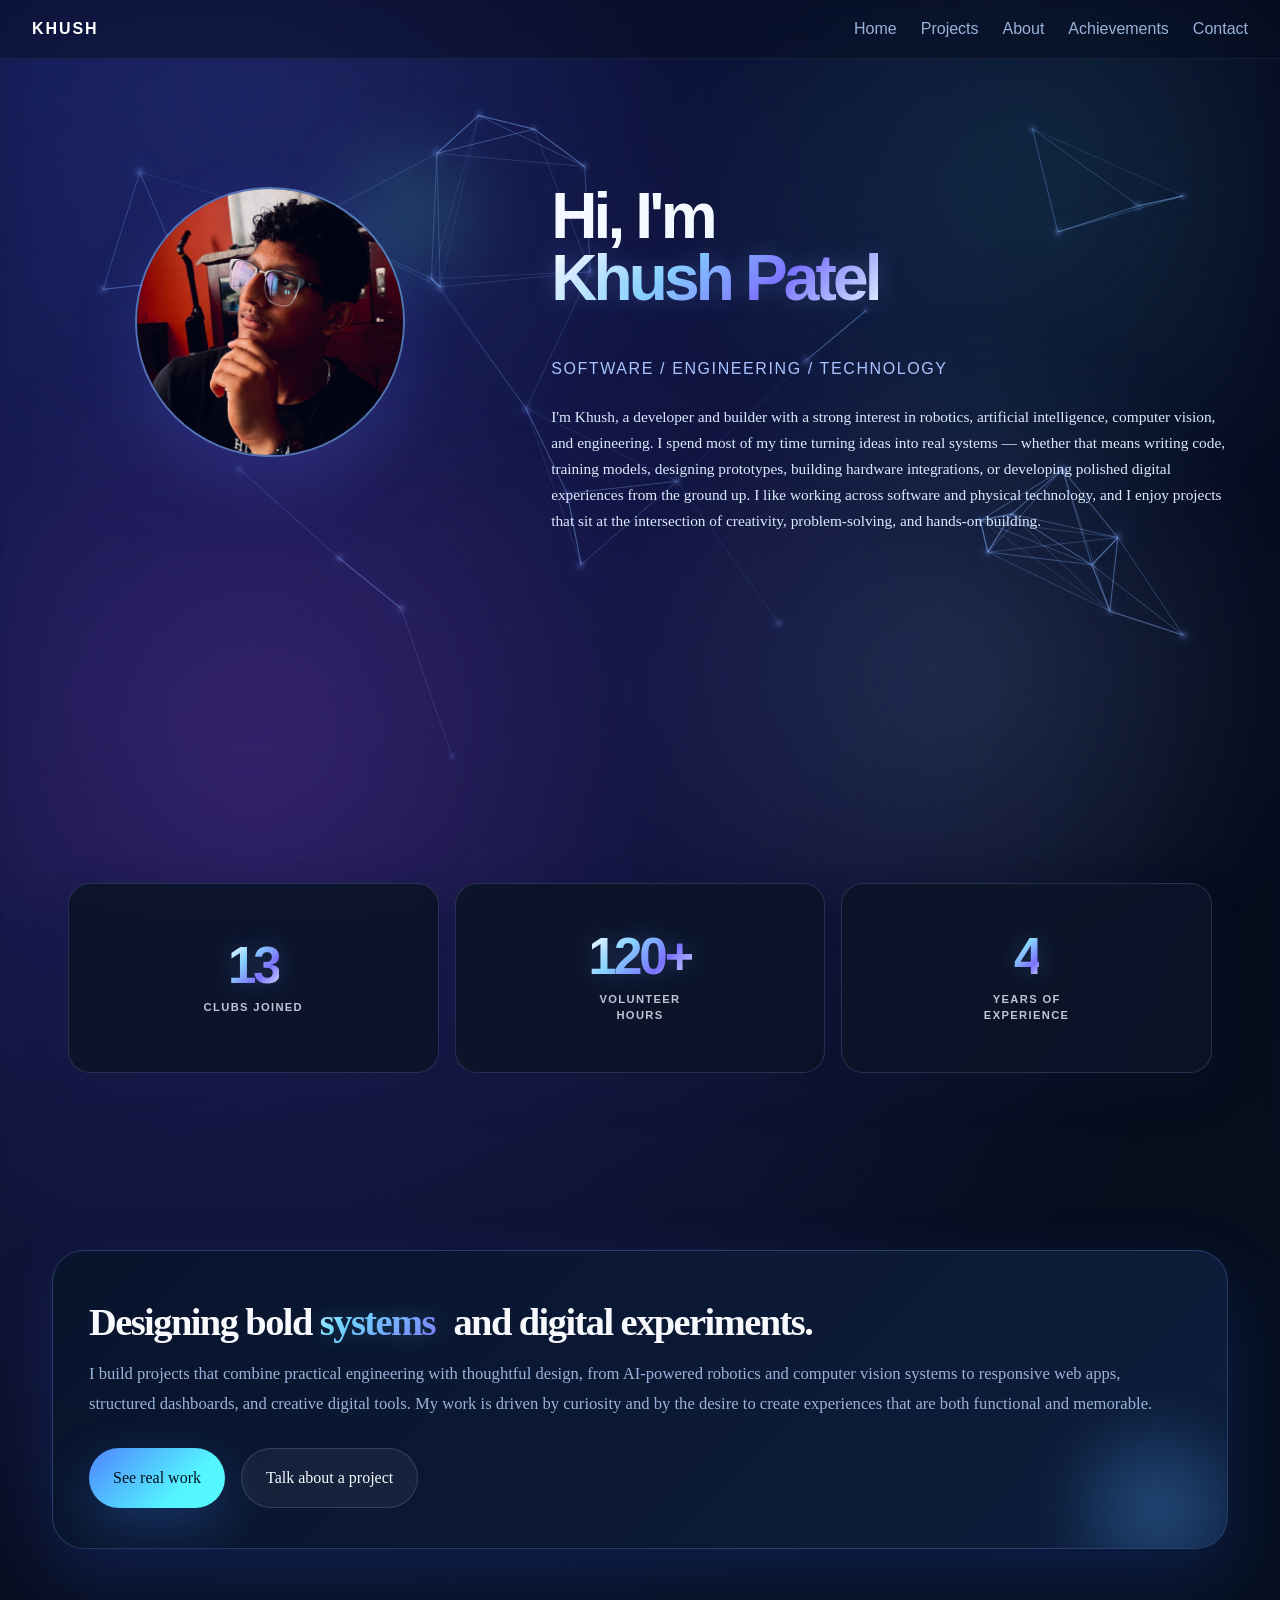
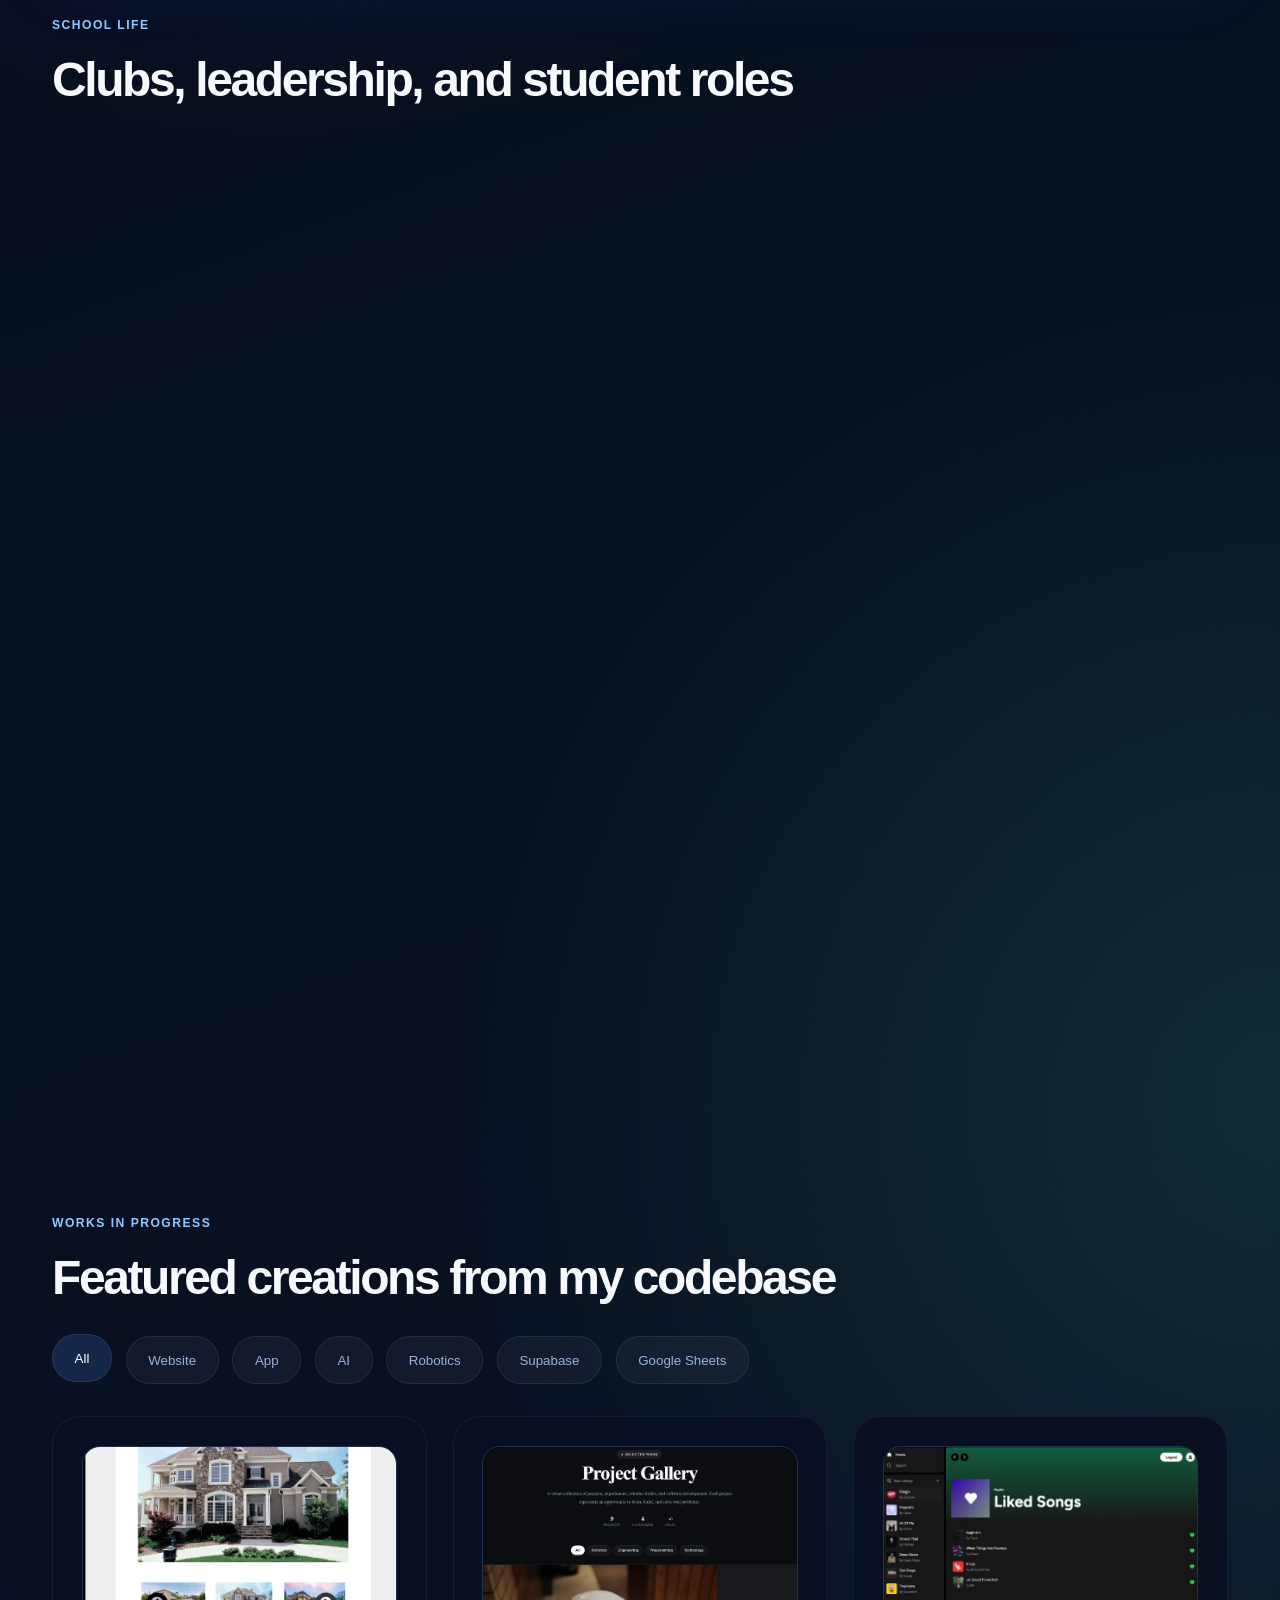
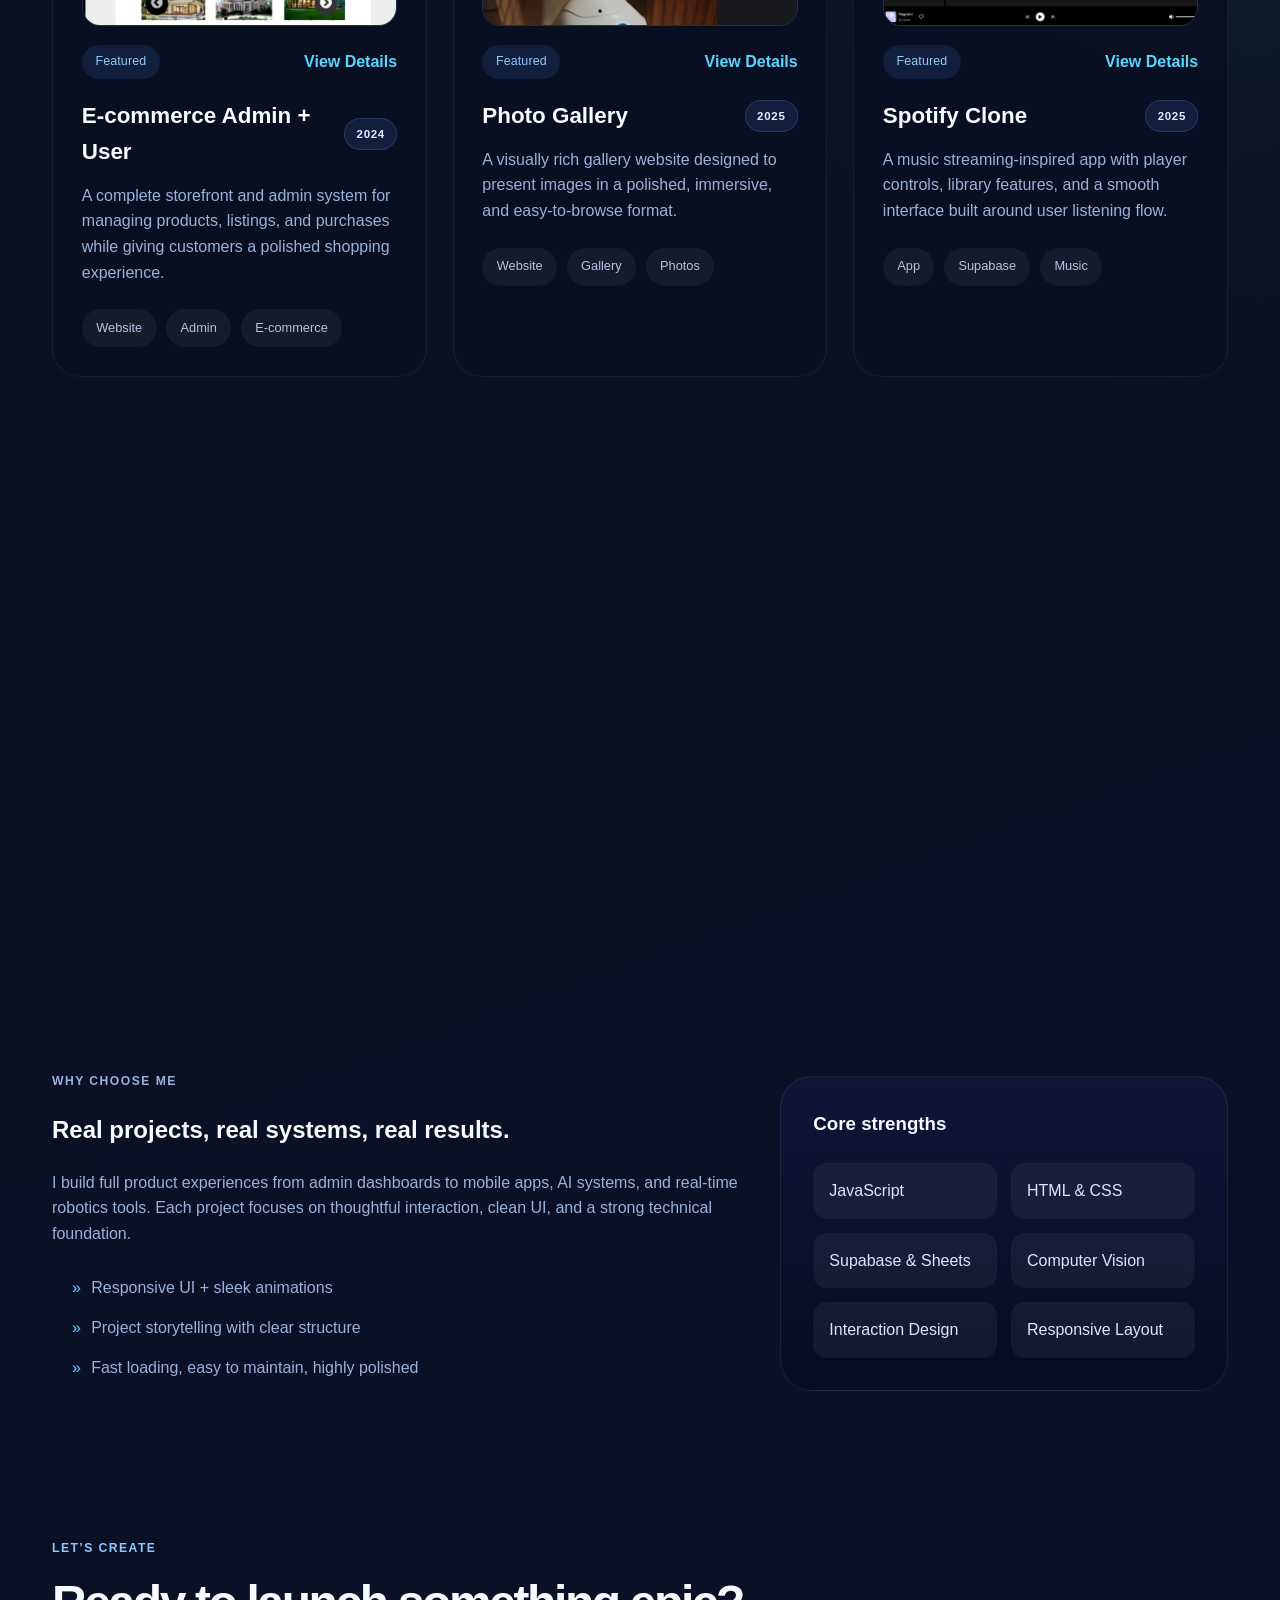
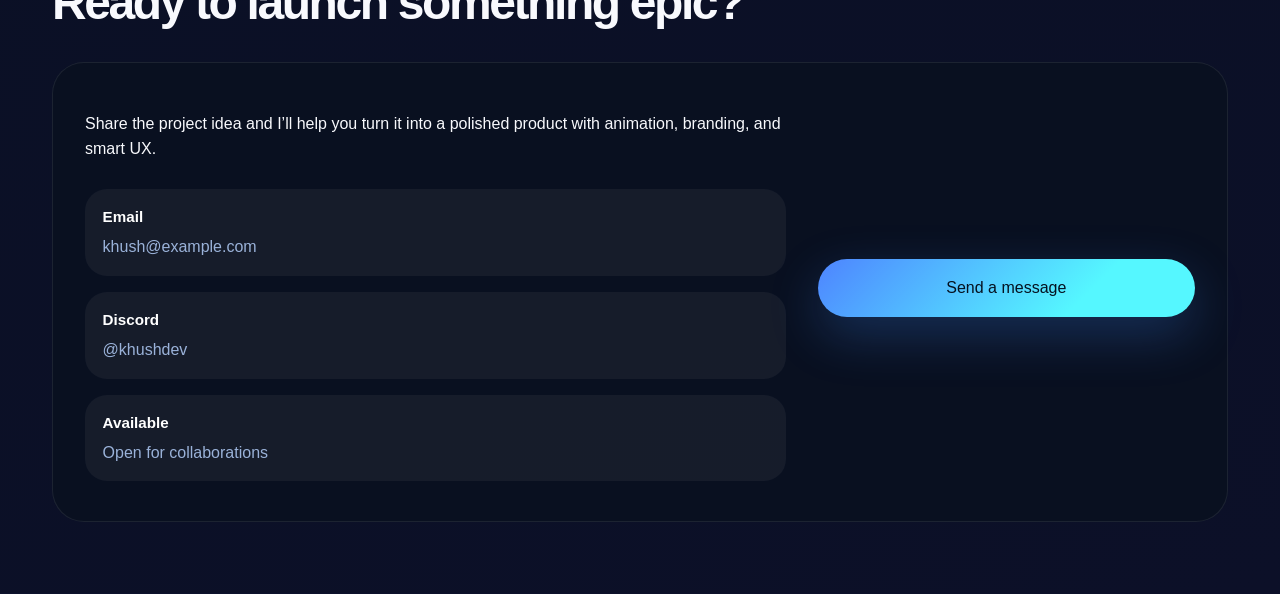
==== index.html @ 378b6eb4 "Initial portfolio" ====
<!DOCTYPE html>
<html lang="en">
<head>
  <meta charset="UTF-8" />
  <meta name="viewport" content="width=device-width, initial-scale=1.0" />
  <title>Khush Portfolio</title>
  <link rel="stylesheet" href="style.css" />
</head>
<body>
  <div class="ambient-nodes" aria-hidden="true"></div>
  <div class="background-layer"></div>
  <div class="background-layer layer-two"></div>

  <header class="topbar">
    <a class="brand" href="#home">KHUSH</a>
    <button class="nav-toggle" aria-label="Open navigation">☰</button>
    <nav class="nav-links">
      <a href="#home">Home</a>
      <a href="#projects">Projects</a>
      <a href="#about">About</a>
      <a href="achievements.html">Achievements</a>
      <a href="#contact">Contact</a>
    </nav>
  </header>

  <main>
    <section class="hero section" id="home">
      <div class="hero-panel reveal">
        <div class="panel-blob"></div>
        <div class="portrait-wrap">
          <div class="portrait-frame">
            <img src="Khush Photo.jpg" alt="Khush Patel portrait" />
          </div>
        </div>

      </div>

      <div class="hero-copy reveal">
        <p class="intro-line">
          <span class="intro-prefix">Hi, I'm</span>
          <span class="intro-name">Khush Patel</span>
        </p>

        <div class="hero-detail-stack">
          <p class="hero-subtitle">Software / Engineering / Technology</p>

          <p class="hero-intro reveal">
            I'm Khush, a developer and builder with a strong interest in robotics, artificial intelligence, computer vision, and engineering. I spend most of my time turning ideas into real systems — whether that means writing code, training models, designing prototypes, building hardware integrations, or developing polished digital experiences from the ground up. I like working across software and physical technology, and I enjoy projects that sit at the intersection of creativity, problem-solving, and hands-on building.
          </p>
        </div>

      </div>
    </section>

    <section class="section stats-showcase reveal" id="stats-showcase">
      <div class="stats-inner">
        <div class="metric-card">
          <strong class="metric-number" data-target="13">0</strong>
          <span class="metric-label">Clubs Joined</span>
        </div>
        <div class="metric-card">
          <strong class="metric-number" data-target="120">0</strong>
          <span class="metric-label">Volunteer Hours</span>
        </div>
        <div class="metric-card">
          <strong class="metric-number" data-target="4">0</strong>
          <span class="metric-label">Years of experience</span>
        </div>
      </div>
    </section>

    <section class="section feature-band">
      <div class="feature-panel reveal">
        <div class="feature-panel-inner">
          <h2>Designing bold <span class="color"><span class="typed-text"></span></span> and digital experiments.</h2>

          <p>
            I build projects that combine practical engineering with thoughtful design, from AI-powered robotics and computer vision systems to responsive web apps, structured dashboards, and creative digital tools. My work is driven by curiosity and by the desire to create experiences that are both functional and memorable.
          </p>

          <div class="hero-actions feature-actions">
            <a class="btn btn-primary" href="#projects">See real work</a>
            <a class="btn btn-secondary" href="#contact">Talk about a project</a>
          </div>
        </div>
      </div>
    </section>

    <section class="section clubs-section" id="clubs">
      <div class="section-heading reveal">
        <p class="eyebrow">School life</p>
        <h2>Clubs, leadership, and student roles</h2>
      </div>

      <div class="school-card reveal">
        <div class="school-card-header">
          <span class="school-name">North Albion Collegiate Institute</span>
        </div>

        <div class="clubs-grid">
          <div class="club-card featured-gold club-card-full">
            <div class="club-year">2027</div>
            <div class="club-content">
              <span class="club-name">
                Programming Club <span class="club-role">Co Founder</span>
                <a class="club-social" href="https://www.instagram.com/naci_programming/" target="_blank" rel="noreferrer" aria-label="Programming Club Instagram">
                  <svg viewBox="0 0 24 24" aria-hidden="true" focusable="false">
                    <path d="M7 2h10a5 5 0 0 1 5 5v10a5 5 0 0 1-5 5H7a5 5 0 0 1-5-5V7a5 5 0 0 1 5-5zm0 2a3 3 0 0 0-3 3v10a3 3 0 0 0 3 3h10a3 3 0 0 0 3-3V7a3 3 0 0 0-3-3H7zm5 3.5A5.5 5.5 0 1 1 6.5 13 5.5 5.5 0 0 1 12 7.5zm0 2A3.5 3.5 0 1 0 15.5 13 3.5 3.5 0 0 0 12 9.5zm5.25-3.25a1.25 1.25 0 1 1-1.25 1.25 1.25 1.25 0 0 1 1.25-1.25z"/>
                  </svg>
                </a>
              </span>
              <span class="club-detail">Founded in Grade 12 to promote coding, creativity, and innovation</span>
            </div>
          </div>
          <div class="club-card">
            <div class="club-year">2026-2027</div>
            <div class="club-content">
              <span class="club-name">Chess Club <span class="club-role">Treasurer</span></span>
              <span class="club-detail">Served as treasurer during Grade 12</span>
            </div>
          </div>
          <div class="club-card">
            <div class="club-year">2024-2027</div>
            <div class="club-content">
              <span class="club-name">Math Club <span class="club-role">Executive</span></span>
              <span class="club-detail">Contributed as an executive member</span>
            </div>
          </div>
          <div class="club-card">
            <div class="club-year">2024-2027</div>
            <div class="club-content">
              <span class="club-name">Robotics Club</span>
              <span class="club-detail">Explored robotics concepts and hands-on engineering</span>
            </div>
          </div>
          <div class="club-card">
            <div class="club-year">2025-2027</div>
            <div class="club-content">
              <span class="club-name">Athletic Council</span>
              <span class="club-detail">Supported school initiatives through creative design contributions</span>
            </div>
          </div>
          <div class="club-card">
            <div class="club-year">2027</div>
            <div class="club-content">
              <span class="club-name">Student Council</span>
              <span class="club-detail">Represented the student body as Grade 12 representative</span>
            </div>
          </div>
          <div class="club-card">
            <div class="club-year">2025-2027</div>
            <div class="club-content">
              <span class="club-name">Leadership Club</span>
              <span class="club-detail">Developed leadership skills through student engagement</span>
            </div>
          </div>
          <div class="club-card">
            <div class="club-year">2025-2027</div>
            <div class="club-content">
              <span class="club-name">Badminton Team</span>
              <span class="club-detail">Competed on the A team</span>
            </div>
          </div>
          <div class="club-card">
            <div class="club-year">2026-2027</div>
            <div class="club-content">
              <span class="club-name">Transportation SHSM</span>
              <span class="club-detail">Focused on transportation sector learning and development</span>
            </div>
          </div>
          <div class="club-card">
            <div class="club-year">2024-2025</div>
            <div class="club-content">
              <span class="club-name">Cross Country</span>
              <span class="club-detail">Participated in cross-country competition and training</span>
            </div>
          </div>
          <div class="club-card">
            <div class="club-year">2024</div>
            <div class="club-content">
              <span class="club-name">Volleyball Team</span>
              <span class="club-detail">Contributed as a volleyball team member</span>
            </div>
          </div>
          <div class="club-card">
            <div class="club-year">2026-2027</div>
            <div class="club-content">
              <span class="club-name">Cricket Indoor</span>
              <span class="club-detail">Participated in indoor cricket team activities</span>
            </div>
          </div>
          <div class="club-card">
            <div class="club-year">2026-2027</div>
            <div class="club-content">
              <span class="club-name">Cricket Outdoor</span>
              <span class="club-detail">Contributed to outdoor cricket team performance</span>
            </div>
          </div>
        </div>
      </div>
    </section>

    <section class="section projects-section" id="projects">
      <div class="section-heading reveal">
        <p class="eyebrow">Works in progress</p>
        <h2>Featured creations from my codebase</h2>
      </div>

      <div class="filters reveal" id="project-filters"></div>
      <div class="project-grid" id="project-grid"></div>
    </section>

    <section class="section about-section" id="about">
      <div class="about-container reveal">
        <div class="about-copy">
          <p class="eyebrow">Why choose me</p>
          <h2>Real projects, real systems, real results.</h2>
          <p>
            I build full product experiences from admin dashboards to mobile apps, AI systems, and real-time robotics tools.
            Each project focuses on thoughtful interaction, clean UI, and a strong technical foundation.
          </p>
          <ul class="about-list">
            <li>Responsive UI + sleek animations</li>
            <li>Project storytelling with clear structure</li>
            <li>Fast loading, easy to maintain, highly polished</li>
          </ul>
        </div>

        <div class="skill-card card-glow">
          <h3>Core strengths</h3>
          <div class="skill-grid">
            <span>JavaScript</span>
            <span>HTML & CSS</span>
            <span>Supabase & Sheets</span>
            <span>Computer Vision</span>
            <span>Interaction Design</span>
            <span>Responsive Layout</span>
          </div>
        </div>
      </div>
    </section>

    <section class="section contact-section" id="contact">
      <div class="section-heading reveal">
        <p class="eyebrow">Let’s create</p>
        <h2>Ready to launch something epic?</h2>
      </div>

      <div class="contact-panel reveal">
        <div>
          <p>Share the project idea and I’ll help you turn it into a polished product with animation, branding, and smart UX.</p>
          <div class="contact-items">
            <div>
              <strong>Email</strong>
              <span>khush@example.com</span>
            </div>
            <div>
              <strong>Discord</strong>
              <span>@khushdev</span>
            </div>
            <div>
              <strong>Available</strong>
              <span>Open for collaborations</span>
            </div>
          </div>
        </div>

        <a class="btn btn-primary btn-full" href="mailto:khush@example.com">Send a message</a>
      </div>
    </section>
  </main>

  <script src="script.js"></script>
</body>
</html>
---- style.css ----
:root {
  color-scheme: dark;
  font-family: Inter, system-ui, -apple-system, BlinkMacSystemFont, 'Segoe UI', sans-serif;
  font-size: 16px;
  line-height: 1.6;
  color: #f8f9fd;
  background: #050816;
  --surface: rgba(11, 18, 46, 0.88);
  --surface-strong: rgba(15, 23, 57, 0.96);
  --accent: #59d6ff;
  --accent-strong: #7b6dff;
  --text-muted: #9ab2d9;
  --shadow: 0 35px 120px rgba(12, 23, 53, 0.28);
}

* {
  box-sizing: border-box;
}

html {
  scroll-behavior: smooth;
}

body {
  position: relative;
  margin: 0;
  min-height: 100vh;
  overflow-x: hidden;
  font-family: "Segoe UI", "Inter", "Helvetica Neue", Arial, sans-serif;
  background: radial-gradient(circle at top left, rgba(52, 87, 255, 0.24), transparent 28%),
    radial-gradient(circle at 20% 15%, rgba(121, 73, 255, 0.18), transparent 20%),
    radial-gradient(circle at right center, rgba(88, 245, 199, 0.12), transparent 28%),
    linear-gradient(160deg, #030414, #071020 35%, #0c1028 100%);
}

.ambient-nodes {
  position: fixed;
  inset: 0;
  pointer-events: none;
  z-index: 0;
  overflow: hidden;
}

.ambient-network {
  position: absolute;
  inset: 0;
  width: 100%;
  height: 100%;
  display: block;
}

.ambient-node {
  position: absolute;
  border-radius: 50%;
  background: radial-gradient(circle, rgba(168, 206, 255, 0.8), rgba(140, 160, 255, 0.28) 42%, transparent 72%);
  box-shadow: 0 0 18px rgba(131, 181, 255, 0.25);
  opacity: 0.7;
  transform: translate(-50%, -50%);
  will-change: transform, left, top, opacity;
}

.background-layer {
  position: fixed;
  inset: 0;
  pointer-events: none;
  background: radial-gradient(circle at 20% 10%, rgba(101, 122, 255, 0.14), transparent 35%),
    radial-gradient(circle at 80% 20%, rgba(86, 236, 255, 0.12), transparent 30%);
  filter: blur(32px);
  animation: drift 18s infinite alternate ease-in-out;
}

.background-layer.layer-two {
  background: radial-gradient(circle at 20% 80%, rgba(234, 80, 255, 0.12), transparent 32%),
    radial-gradient(circle at 75% 75%, rgba(154, 210, 255, 0.14), transparent 30%);
  animation-duration: 24s;
}

.ambient-nodes {
  position: fixed;
  inset: 0;
  pointer-events: none;
  z-index: 0;
  overflow: hidden;
}

.ambient-node {
  position: absolute;
  border-radius: 50%;
  background: radial-gradient(circle, rgba(133, 170, 255, 0.55), rgba(120, 142, 255, 0.18) 42%, transparent 70%);
  filter: blur(1px);
  opacity: 0.35;
  transition: transform 0.2s ease-out, opacity 0.2s ease-out;
}

@keyframes drift {
  from { transform: translate(0, 0) scale(1); }
  to { transform: translate(14px, -16px) scale(1.05); }
}

.topbar {
  position: sticky;
  top: 0;
  z-index: 20;
  display: flex;
  justify-content: space-between;
  align-items: center;
  gap: 1rem;
  padding: 1rem 2rem;
  backdrop-filter: blur(22px);
  background: rgba(8, 14, 32, 0.45);
  border-bottom: 1px solid rgba(255, 255, 255, 0.06);
}

.brand {
  color: #fff;
  font-weight: 700;
  letter-spacing: 0.12em;
  text-decoration: none;
}

.nav-links {
  display: flex;
  align-items: center;
  gap: 1.5rem;
}

.nav-links a {
  color: var(--text-muted);
  text-decoration: none;
  transition: color 0.24s ease;
}

.nav-links a:hover {
  color: #fff;
}

.nav-toggle {
  display: none;
  border: none;
  background: rgba(255, 255, 255, 0.08);
  color: #fff;
  padding: 0.85rem 1rem;
  border-radius: 999px;
  cursor: pointer;
}

.nav-links {
  display: flex;
  align-items: center;
  gap: 1.5rem;
  overflow: hidden;
}

.nav-links.open {
  max-height: 260px;
  opacity: 1;
}

.section {
  position: relative;
  max-width: 1240px;
  margin: 0 auto;
  padding: 4.5rem 2rem;
  z-index: 1;
}

.hero {
  display: grid;
  grid-template-columns: minmax(280px, 0.9fr) minmax(0, 1.4fr);
  gap: 4rem;
  align-items: flex-start;
  padding-top: 8rem;
  padding-bottom: 2rem;
  min-height: 70vh;
}

.hero-panel {
  position: relative;
  display: flex;
  flex-direction: column;
  align-items: center;
  justify-content: flex-start;
  gap: 1.75rem;
  min-height: 520px;
  padding-top: 0;
}

.portrait-wrap {
  display: flex;
  justify-content: center;
  align-items: center;
  width: min(100%, 320px);
  margin: 0;
}

.portrait-frame {
  position: relative;
  width: 270px;
  height: 270px;
  border-radius: 50%;
  overflow: hidden;
  border: 2px solid rgba(150, 196, 255, 0.4);
  box-shadow: 0 25px 65px rgba(87, 111, 255, 0.18);
  background: linear-gradient(135deg, rgba(92, 124, 255, 0.3), rgba(72, 235, 255, 0.18));
  margin-top: 0;
}

.portrait-frame img {
  width: 100%;
  height: 100%;
  object-fit: cover;
  display: block;
}

.panel-blob {
  position: absolute;
  inset: -80px -30px auto auto;
  width: 220px;
  height: 220px;
  background: radial-gradient(circle, rgba(92, 253, 206, 0.26), transparent 55%);
  filter: blur(38px);
  z-index: -1;
}

.hero-copy {
  display: flex;
  flex-direction: column;
  align-items: flex-start;
}

.intro-line {
  margin: 0 0 1rem;
  display: flex;
  flex-direction: column;
  gap: 0.2rem;
  line-height: 0.92;
}

.intro-prefix {
  color: #f4f8ff;
  font-size: clamp(3.2rem, 5vw, 5.3rem);
  font-weight: 600;
  letter-spacing: -0.06em;
  font-family: Arial, Helvetica, sans-serif;
}

.intro-name {
  display: inline-block;
  font-size: clamp(3.2rem, 5vw, 5.3rem);
  font-weight: 700;
  letter-spacing: -0.06em;
  background: linear-gradient(135deg, #ffffff 0%, #dff3ff 12%, #8ad8ff 35%, #7d6dff 68%, #e3f7ff 100%);
  -webkit-background-clip: text;
  background-clip: text;
  color: transparent;
  text-shadow: 0 0 24px rgba(120, 168, 255, 0.26);
  font-family: Arial, Helvetica, sans-serif;
}

.hero-detail-stack {
  width: 100%;
  display: flex;
  flex-direction: column;
  gap: 1.4rem;
  padding-top: 2rem;
  padding-bottom: 4rem;
}

.hero-subtitle {
  margin: 0;
  color: #a9c4ff;
  font-size: 1rem;
  letter-spacing: 0.1em;
  text-transform: uppercase;
  font-family: 'Segoe UI', Tahoma, Geneva, Verdana, sans-serif;
}

.hero-copy h1 {
  font-size: clamp(2.7rem, 4.2vw, 4.5rem);
  margin: 0;
  line-height: 1.04;
  font-family: 'Palatino Linotype', 'Book Antiqua', Georgia, serif;
  letter-spacing: -0.05em;
}

.hero-intro {
  margin: 0;
  color: #dbeaff;
  font-size: clamp(0.9rem, 1.2vw, 1.2rem);
  line-height: 1.7;
  max-width: 48rem;
  font-family: 'Palatino Linotype', 'Book Antiqua', Georgia, serif;
}

.hero-text {
  max-width: 48rem;
  margin: 0;
  color: var(--text-muted);
  font-size: 1rem;
  line-height: 1.9;
  font-family: 'Palatino Linotype', 'Book Antiqua', Georgia, serif;
}

.hero-actions {
  display: flex;
  gap: 1rem;
  flex-wrap: wrap;
  margin-top: 0.5rem;
}

.feature-actions {
  margin-top: 1.5rem;
}

.btn {
  display: inline-flex;
  align-items: center;
  justify-content: center;
  padding: 1rem 1.5rem;
  border-radius: 999px;
  text-decoration: none;
  transition: transform 0.24s ease, background 0.24s ease, box-shadow 0.24s ease;
}

.btn:hover {
  transform: translateY(-2px);
}

.btn-primary {
  background: linear-gradient(135deg, #4e84ff, #55f7ff 70%);
  color: #051220;
  box-shadow: 0 18px 50px rgba(64, 138, 255, 0.25);
}

.btn-secondary {
  border: 1px solid rgba(255, 255, 255, 0.14);
  color: #f5f8ff;
  background: rgba(255, 255, 255, 0.05);
}

.hero-card {
  border-radius: 32px;
  background: rgba(11, 19, 42, 0.95);
  padding: 2rem;
  border: 1px solid rgba(255, 255, 255, 0.07);
  box-shadow: var(--shadow);
  transform: translateY(0);
  transition: transform 0.35s ease;
  animation: float 8s ease-in-out infinite alternate;
  font-family: 'Palatino Linotype', 'Book Antiqua', Georgia, serif;
}

.hero-card:hover {
  transform: translateY(-14px) rotate(-0.3deg);
}

@keyframes float {
  from { transform: translateY(0); }
  to { transform: translateY(-10px); }
}

.typed-text {
  display: inline-block;
  min-width: 6ch;
  color: var(--accent);
}

.typed-text::after {
  content: '';
  display: inline-block;
  width: 2px;
  height: 1.15em;
  margin-left: 0.22em;
  background: currentColor;
  animation: blink 1.1s steps(2, start) infinite;
}

@keyframes blink {
  0%, 100% { opacity: 1; }
  50% { opacity: 0; }
}

.card-glow {
  background: linear-gradient(180deg, rgba(15, 23, 57, 0.95), rgba(7, 12, 33, 0.88));
}

.feature-header,
.hero-card-heading {
  display: flex;
  justify-content: space-between;
  align-items: center;
  gap: 2rem;
  margin-bottom: 1.4rem;
  color: var(--text-muted);
  font-family: 'Palatino Linotype', 'Book Antiqua', Georgia, serif;
}

.feature-band {
  padding-top: 1rem;
  padding-bottom: 4rem;
}

.clubs-section {
  padding-top: 0.2rem;
}

.school-card {
  margin-top: 0.8rem;
  padding: 1.25rem 1.25rem 1rem;
  border-radius: 32px;
  background: rgba(9, 16, 33, 0.92);
  border: 1px solid rgba(155, 181, 255, 0.18);
  box-shadow: 0 28px 70px rgba(14, 24, 52, 0.18);
}

.school-card-header {
  margin-bottom: 0.9rem;
  padding-bottom: 0.7rem;
  border-bottom: 1px solid rgba(255, 255, 255, 0.08);
}

.school-name {
  color: #edf4ff;
  font-size: clamp(1.5rem, 2vw, 2.1rem);
  font-weight: 700;
  letter-spacing: -0.04em;
}

.clubs-grid {
  display: grid;
  grid-template-columns: repeat(2, minmax(0, 1fr));
  gap: 1.00rem;
}

.club-card {
  --pointer-x: 50%;
  --pointer-y: 50%;
  position: relative;
  display: flex;
  align-items: stretch;
  justify-content: stretch;
  min-height: 20px;
  padding: 0.8rem 1rem 0.75rem;
  border-radius: 22px;
  background: rgba(12, 20, 41, 0.9);
  border: 1px solid rgba(152, 186, 255, 0.18);
  box-shadow: 0 18px 45px rgba(18, 32, 74, 0.14);
  overflow: hidden;
  transition: transform 0.3s ease, border-color 0.3s ease, box-shadow 0.3s ease, background 0.3s ease;
}

.club-card::before {
  content: '';
  position: absolute;
  inset: 0;
  background: radial-gradient(220px circle at var(--pointer-x) var(--pointer-y), rgba(133, 200, 255, 0.2), rgba(90, 120, 255, 0.08) 28%, transparent 64%);
  opacity: 0;
  transition: opacity 0.3s ease;
  pointer-events: none;
}

.club-card:hover {
  transform: translateY(-6px);
  border-color: rgba(124, 203, 255, 0.55);
  box-shadow: 0 24px 60px rgba(56, 98, 220, 0.18);
}

.club-card:hover::before {
  opacity: 1;
}

.club-card-full {
  grid-column: 1 / -1;
}

.featured-gold {
  background: linear-gradient(135deg, rgba(117, 92, 15, 0.95), rgba(194, 149, 34, 0.85));
  border-color: rgba(255, 214, 102, 0.7);
  box-shadow: 0 28px 70px rgba(194, 149, 34, 0.2);
  transition: transform 0.35s ease, box-shadow 0.35s ease, filter 0.35s ease;
}

.featured-gold::before {
  background: radial-gradient(220px circle at var(--pointer-x) var(--pointer-y), rgba(255, 225, 136, 0.42), rgba(255, 181, 54, 0.18) 24%, transparent 62%);
}

.featured-gold:hover {
  transform: translateY(-8px) scale(1.01);
  box-shadow: 0 32px 90px rgba(194, 149, 34, 0.32);
  filter: saturate(1.08);
}

.featured-gold:hover::before {
  opacity: 1;
}

.club-year {
  position: absolute;
  top: 0.8rem;
  right: 0.8rem;
  padding: 0.35rem 0.6rem;
  border-radius: 999px;
  border: 1px solid rgba(255, 255, 255, 0.15);
  background: rgba(255, 255, 255, 0.04);
  color: #dfeaff;
  font-size: 0.68rem;
  font-weight: 700;
  letter-spacing: 0.04em;
  z-index: 1;
}

.club-content {
  position: relative;
  z-index: 1;
  display: flex;
  flex-direction: column;
  align-items: flex-start;
  justify-content: center;
  gap: 0.38rem;
  text-align: left;
  width: 100%;
  padding-top: 1.2rem;
}

.club-name {
  display: inline-flex;
  align-items: center;
  flex-wrap: wrap;
  gap: 0.5rem;
  color: #edf4ff;
  font-size: clamp(1.05rem, 1.8vw, 1.4rem);
  font-weight: 700;
  letter-spacing: -0.04em;
}

.club-role {
  display: inline-block;
  padding: 0.22rem 0.5rem;
  border-radius: 999px;
  background: rgba(255, 255, 255, 0.08);
  border: 1px solid rgba(255, 255, 255, 0.12);
  color: #bfe2ff;
  font-size: 0.64rem;
  font-weight: 700;
  letter-spacing: 0.04em;
  text-transform: uppercase;
}

.club-social {
  display: inline-flex;
  align-items: center;
  justify-content: center;
  width: 2rem;
  height: 2rem;
  border-radius: 50%;
  background: rgba(255, 255, 255, 0.12);
  border: 1px solid rgba(255, 255, 255, 0.2);
  transition: transform 0.25s ease, background 0.25s ease, border-color 0.25s ease;
}

.club-social:hover {
  transform: translateY(-2px) scale(1.04);
  background: rgba(255, 255, 255, 0.18);
  border-color: rgba(255, 255, 255, 0.35);
}

.club-social svg {
  width: 1rem;
  height: 1rem;
  fill: currentColor;
}

.club-detail {
  color: rgba(236, 242, 255, 0.8);
  font-size: 0.92rem;
  line-height: 1.5;
}

.featured-gold .club-name,
.featured-gold .club-detail,
.featured-gold .club-year,
.featured-gold .club-role,
.featured-gold .club-social {
  color: #fffaf0;
}

.feature-panel {
  position: relative;
  max-width: 1240px;
  margin: 0 auto;
}

.feature-panel-inner {
  position: relative;
  border-radius: 32px;
  background: linear-gradient(135deg, rgba(9, 21, 44, 0.96), rgba(14, 31, 62, 0.95));
  border: 1px solid rgba(118, 170, 255, 0.25);
  box-shadow: 0 28px 70px rgba(41, 101, 255, 0.18);
  padding: 2.5rem 2.25rem;
  overflow: hidden;
  font-family: 'Palatino Linotype', 'Book Antiqua', Georgia, serif;
}

.feature-panel-inner::before {
  content: '';
  position: absolute;
  inset: auto -60px -90px auto;
  width: 260px;
  height: 260px;
  border-radius: 50%;
  background: radial-gradient(circle, rgba(80, 170, 255, 0.32), transparent 60%);
  filter: blur(18px);
}

.feature-panel-inner h2,
.hero-card h2 {
  position: relative;
  z-index: 1;
  margin: 0;
  font-size: clamp(2rem, 3vw, 2.9rem);
  line-height: 1.08;
  font-family: 'Palatino Linotype', 'Book Antiqua', Georgia, serif;
  letter-spacing: -0.04em;
}

.feature-panel-inner p,
.hero-card p {
  position: relative;
  z-index: 1;
  color: var(--text-muted);
  margin: 1rem 0 1.8rem;
  font-family: 'Palatino Linotype', 'Book Antiqua', Georgia, serif;
  font-size: 1.04rem;
  line-height: 1.8;
}

.feature-panel-inner .color,
.hero-copy .color {
  color: #80d9ff;
}

.feature-panel-inner .typed-text,
.hero-copy .typed-text {
  display: inline-block;
  min-width: 6ch;
  color: #7fe0ff;
  font-weight: 700;
  background: linear-gradient(135deg, #dff7ff 0%, #73d9ff 30%, #7e6fff 100%);
  -webkit-background-clip: text;
  background-clip: text;
  color: transparent;
  text-shadow: 0 0 22px rgba(127, 224, 255, 0.25);
}

.status {
  color: #74d68d;
  font-weight: 700;
  font-family: 'Palatino Linotype', 'Book Antiqua', Georgia, serif;
}

.hero-stats {
  display: grid;
  grid-template-columns: repeat(3, minmax(0, 1fr));
  gap: 1rem;
}

.hero-stats div {
  background: rgba(255, 255, 255, 0.04);
  border: 1px solid rgba(255, 255, 255, 0.06);
  padding: 1rem 1rem;
  border-radius: 20px;
}

.hero-stats strong {
  display: block;
  font-size: 1.5rem;
  color: #fff;
  font-family: 'Palatino Linotype', 'Book Antiqua', Georgia, serif;
}

.hero-stats span {
  color: var(--text-muted);
  font-size: 0.95rem;
}

.stats-showcase {
  min-height: 55vh;
  display: flex;
  align-items: center;
  justify-content: center;
  padding-top: 0.5rem;
  padding-bottom: 1.5rem;
}

.stats-inner {
  width: min(1200px, calc(100% - 2rem));
  display: grid;
  grid-template-columns: repeat(3, minmax(0, 1fr));
  gap: 1rem;
}

.metric-card {
  --pointer-x: 50%;
  --pointer-y: 50%;
  position: relative;
  display: flex;
  flex-direction: column;
  align-items: center;
  justify-content: center;
  min-height: 190px;
  padding: 1rem 1rem 1.1rem;
  border-radius: 22px;
  background: rgba(12, 20, 41, 0.9);
  border: 1px solid rgba(152, 186, 255, 0.18);
  box-shadow: 0 18px 45px rgba(18, 32, 74, 0.14);
  overflow: hidden;
  transition: transform 0.3s ease, border-color 0.3s ease, box-shadow 0.3s ease, background 0.3s ease;
}

.metric-card::before {
  content: '';
  position: absolute;
  inset: 0;
  background: radial-gradient(220px circle at var(--pointer-x) var(--pointer-y), rgba(133, 200, 255, 0.2), rgba(90, 120, 255, 0.08) 28%, transparent 64%);
  opacity: 0;
  transition: opacity 0.3s ease;
  pointer-events: none;
}

.metric-card:hover {
  transform: translateY(-6px);
  border-color: rgba(124, 203, 255, 0.55);
  box-shadow: 0 24px 60px rgba(56, 98, 220, 0.18);
}

.metric-card:hover::before {
  opacity: 1;
}

.metric-label {
  position: relative;
  z-index: 1;
  margin-top: 0.5rem;
  color: rgba(236, 242, 255, 0.8);
  font-size: 0.7rem;
  line-height: 1.45;
  letter-spacing: 0.12em;
  text-transform: uppercase;
  text-align: center;
  max-width: 18ch;
  font-weight: 700;
  font-family: Arial, Helvetica, sans-serif;
}

.metric-number {
  position: relative;
  z-index: 1;
  display: inline-flex;
  align-items: baseline;
  justify-content: center;
  gap: 0.12rem;
  font-size: clamp(3rem, 4vw, 4.6rem);
  line-height: 1;
  font-weight: 900;
  letter-spacing: -0.06em;
  background: linear-gradient(135deg, #ffffff 0%, #dff3ff 12%, #8ad8ff 35%, #7d6dff 68%, #e3f7ff 100%);
  -webkit-background-clip: text;
  background-clip: text;
  color: transparent;
  text-shadow: 0 0 24px rgba(120, 168, 255, 0.26);
  font-family: Arial, Helvetica, sans-serif;
}

.section-heading {
  margin-bottom: 2rem;
}

.section-heading h2 {
  font-size: clamp(2.1rem, 3vw, 3rem);
  margin: 0.5rem 0 0;
}

.projects-section {
  padding-top: 2rem;
}

.filters {
  display: flex;
  flex-wrap: wrap;
  gap: 0.85rem;
  margin-bottom: 2rem;
}

.filter-btn {
  border: 1px solid rgba(255, 255, 255, 0.08);
  background: rgba(255, 255, 255, 0.04);
  color: var(--text-muted);
  padding: 0.95rem 1.35rem;
  border-radius: 999px;
  cursor: pointer;
  transition: background 0.24s ease, color 0.24s ease, transform 0.24s ease;
}

.filter-btn:hover,
.filter-btn.active {
  background: rgba(83, 143, 255, 0.18);
  color: #fff;
  transform: translateY(-2px);
}

.project-grid {
  display: grid;
  grid-template-columns: repeat(3, minmax(0, 1fr));
  gap: 1.6rem;
}

.project-card {
  --pointer-x: 50%;
  --pointer-y: 50%;
  position: relative;
  padding: 1.8rem;
  border-radius: 28px;
  background: rgba(9, 16, 34, 0.92);
  border: 1px solid rgba(255, 255, 255, 0.06);
  overflow: hidden;
  cursor: default;
  transition: transform 0.35s ease, box-shadow 0.35s ease;
}

.project-card-clickable {
  cursor: pointer;
}

.project-card-top {
  display: flex;
  justify-content: space-between;
  align-items: center;
  gap: 1rem;
  margin-bottom: 1.2rem;
}

.project-card-image {
  display: block;
  width: 100%;
  height: 180px;
  margin: 0 0 1.2rem;
  border-radius: 18px;
  border: 1px solid rgba(142, 182, 255, 0.2);
  object-fit: cover;
}

.project-card-image-top,
.project-detail-image-top {
  object-position: center 15%;
}

.project-label {
  display: inline-flex;
  align-items: center;
  padding: 0.45rem 0.85rem;
  border-radius: 999px;
  font-size: 0.78rem;
  letter-spacing: 0.01em;
  color: #90c9ff;
  background: rgba(83, 143, 255, 0.12);
}

.project-link {
  color: #59d6ff;
  text-decoration: none;
  font-weight: 600;
  transition: color 0.25s ease;
}

.project-link:hover {
  color: #a3ecff;
}

.project-github-link {
  margin-left: 0.85rem;
}

.no-results {
  color: var(--text-muted);
  grid-column: 1 / -1;
  padding: 2rem 1rem;
  text-align: center;
  background: rgba(255, 255, 255, 0.04);
  border-radius: 24px;
}

.project-card::before {
  content: '';
  position: absolute;
  inset: 0;
  background: radial-gradient(220px circle at var(--pointer-x) var(--pointer-y), rgba(136, 202, 255, 0.22), rgba(125, 109, 255, 0.08) 28%, transparent 62%);
  opacity: 0;
  transition: opacity 0.3s ease;
  pointer-events: none;
}

.project-card > * {
  position: relative;
  z-index: 1;
}

.project-card:hover {
  transform: translateY(-10px);
  box-shadow: 0 30px 70px rgba(29, 72, 184, 0.18);
}

.project-card:hover::before {
  opacity: 1;
}

.project-card-header {
  display: flex;
  align-items: center;
  justify-content: space-between;
  gap: 0.8rem;
  margin-bottom: 0.8rem;
}

.project-card h3 {
  margin: 0;
  font-size: 1.4rem;
}

.project-year {
  display: inline-flex;
  align-items: center;
  padding: 0.35rem 0.7rem;
  border-radius: 999px;
  font-size: 0.72rem;
  font-weight: 700;
  letter-spacing: 0.06em;
  color: #dfeeff;
  background: rgba(83, 143, 255, 0.12);
  border: 1px solid rgba(128, 176, 255, 0.18);
}

.project-card p {
  color: var(--text-muted);
  margin: 0 0 1.5rem;
}

.project-tags {
  display: flex;
  flex-wrap: wrap;
  gap: 0.6rem;
}

.project-tag {
  padding: 0.55rem 0.9rem;
  border-radius: 999px;
  font-size: 0.8rem;
  color: #b3c4e4;
  background: rgba(255, 255, 255, 0.05);
}

.project-detail-page {
  background: radial-gradient(circle at top left, rgba(52, 87, 255, 0.2), transparent 28%),
    radial-gradient(circle at 80% 15%, rgba(116, 138, 255, 0.12), transparent 24%),
    linear-gradient(160deg, #030414, #071020 35%, #0c1028 100%);
}

.project-detail-shell {
  max-width: 1180px;
  margin: 0 auto;
  padding: 6rem 2rem 4rem;
}

.project-detail-header {
  margin-bottom: 2rem;
}

.project-detail-header a {
  color: #9ed9ff;
  text-decoration: none;
}

.project-detail-layout {
  --pointer-x: 50%;
  --pointer-y: 50%;
  position: relative;
  display: grid;
  grid-template-columns: 1.1fr 0.9fr;
  gap: 2rem;
  padding: 2rem;
  border-radius: 32px;
  background: rgba(9, 16, 34, 0.9);
  border: 1px solid rgba(142, 182, 255, 0.18);
  box-shadow: 0 28px 90px rgba(16, 31, 69, 0.28);
}

.project-detail-layout::before {
  content: '';
  position: absolute;
  inset: 0;
  border-radius: inherit;
  background: radial-gradient(280px circle at var(--pointer-x) var(--pointer-y), rgba(138, 216, 255, 0.2), rgba(125, 109, 255, 0.08) 30%, transparent 68%);
  opacity: 0;
  transition: opacity 0.25s ease;
  pointer-events: none;
}

.project-detail-layout:hover::before {
  opacity: 1;
}

.project-detail-layout > * {
  position: relative;
  z-index: 1;
}

.project-detail-gallery {
  display: grid;
  grid-template-columns: repeat(2, minmax(0, 1fr));
  gap: 1rem;
}

.project-detail-gallery img {
  width: 100%;
  height: 220px;
  object-fit: cover;
  border-radius: 24px;
  border: 1px solid rgba(255, 255, 255, 0.08);
  transition: transform 0.3s ease, border-color 0.3s ease, box-shadow 0.3s ease, filter 0.3s ease;
}

.project-detail-gallery img:hover {
  transform: translateY(-6px) scale(1.02);
  border-color: rgba(138, 216, 255, 0.55);
  box-shadow: 0 18px 42px rgba(76, 118, 255, 0.24), 0 0 24px rgba(138, 216, 255, 0.12);
  filter: saturate(1.08) brightness(1.04);
}

.project-detail-gallery.todo-gallery {
  grid-template-columns: repeat(2, minmax(0, 1fr));
}

.project-detail-gallery.todo-gallery img {
  height: 550px;
  object-fit: contain;
}

.project-detail-gallery.spotify-clone-gallery {
  grid-template-columns: repeat(2, minmax(0, 1fr));
}

.project-detail-gallery.spotify-clone-gallery img {
  height: 550px;
  object-fit: contain;
}

.project-detail-gallery.ecommerce-gallery {
  grid-template-columns: 1fr;
}

.project-detail-gallery.ecommerce-gallery img {
  height: 280px;
  min-height: 0;
  object-fit: contain;
  border: 0;
}

.project-detail-info {
  display: flex;
  flex-direction: column;
  justify-content: center;
  transition: transform 0.3s ease, filter 0.3s ease;
}

.project-detail-info:hover {
  transform: translateY(-4px);
  filter: brightness(1.04);
}

.project-detail-info .eyebrow {
  margin: 0 0 0.6rem;
  color: #90c9ff;
  letter-spacing: 0.12em;
  text-transform: uppercase;
  font-weight: 700;
  font-size: 0.76rem;
}

.project-detail-info h1 {
  margin: 0 0 1rem;
  font-size: clamp(2.3rem, 4vw, 4rem);
  line-height: 1.05;
  letter-spacing: -0.05em;
}

.project-detail-info p {
  color: var(--text-muted);
  line-height: 1.75;
  margin: 0 0 1.25rem;
}

.project-detail-info ul {
  margin: 0 0 1.8rem;
  padding-left: 1.2rem;
  color: #dfeaff;
  line-height: 1.9;
}

.project-detail-info .btn {
  width: fit-content;
}

.project-detail-actions {
  display: flex;
  flex-wrap: wrap;
  gap: 0.8rem;
}

.project-detail-tags {
  display: flex;
  flex-wrap: wrap;
  gap: 0.65rem;
  margin: 0 0 1rem;
}

.project-detail-tags span {
  padding: 0.55rem 0.9rem;
  border-radius: 999px;
  font-size: 0.8rem;
  color: #b3c4e4;
  background: rgba(255, 255, 255, 0.05);
}

.achievements-page {
  background: radial-gradient(circle at top left, rgba(71, 126, 255, 0.18), transparent 28%),
    linear-gradient(180deg, #030814 0%, #0a1123 100%);
}

.achievements-shell {
  max-width: 1180px;
  margin: 0 auto;
  padding: 6rem 2rem 4rem;
}

.achievements-header {
  margin-bottom: 2.5rem;
}

.achievements-header.reveal,
.timeline-item.reveal {
  opacity: 0;
  transform: translateY(28px);
  transition: opacity 0.8s ease, transform 0.8s ease;
}

.achievements-header.reveal.visible,
.timeline-item.reveal.visible {
  opacity: 1;
  transform: translateY(0);
}

.achievements-header h1 {
  margin: 0;
  font-size: clamp(2.6rem, 6vw, 5rem);
  letter-spacing: -0.06em;
  line-height: 0.95;
}

.achievements-title {
  display: inline-block;
  color: #ffffff;
  background: linear-gradient(135deg, #ffffff 0%, #dff3ff 12%, #8ad8ff 35%, #7d6dff 68%, #e3f7ff 100%);
  -webkit-background-clip: text;
  background-clip: text;
  -webkit-text-fill-color: transparent;
  text-shadow: 0 0 24px rgba(120, 168, 255, 0.26);
  font-family: Arial, Helvetica, sans-serif;
}

.achievements-header p {
  margin-top: 0.8rem;
  color: var(--text-muted);
  max-width: 680px;
}

.timeline {
  position: relative;
  max-width: 980px;
  margin: 0 auto;
  padding: 2rem 0 1rem;
}

.timeline::before {
  content: "";
  position: absolute;
  top: 0;
  bottom: 0;
  left: 50%;
  width: 2px;
  background: linear-gradient(180deg, rgba(127, 178, 255, 0.75), rgba(123, 109, 255, 0.5), rgba(127, 178, 255, 0.75));
  transform: translateX(-50%);
}

.timeline-item {
  position: relative;
  display: flex;
  width: 100%;
  margin-bottom: 2.5rem;
  will-change: transform, opacity;
}

.timeline-item.left {
  justify-content: flex-start;
}

.timeline-item.right {
  justify-content: flex-end;
}

.timeline-item::before {
  content: "";
  position: absolute;
  top: 1.1rem;
  left: 50%;
  width: 16px;
  height: 16px;
  border-radius: 50%;
  background: linear-gradient(135deg, #8ad8ff, #7b6dff);
  border: 4px solid rgba(6, 10, 26, 1);
  transform: translateX(-50%);
  box-shadow: 0 0 0 8px rgba(122, 170, 255, 0.12);
  animation: achievementPulse 2.4s ease-in-out infinite;
}

@keyframes achievementPulse {
  0%, 100% {
    box-shadow: 0 0 0 8px rgba(122, 170, 255, 0.12), 0 0 0 rgba(138, 216, 255, 0);
    transform: translateX(-50%) scale(1);
  }
  50% {
    box-shadow: 0 0 0 12px rgba(122, 170, 255, 0.08), 0 0 22px rgba(138, 216, 255, 0.35);
    transform: translateX(-50%) scale(1.08);
  }
}

.timeline-card {
  --pointer-x: 50%;
  --pointer-y: 50%;
  position: relative;
  width: calc(50% - 2rem);
  padding: 1.2rem 1.25rem 4.4rem;
  border-radius: 24px;
  background: rgba(15, 23, 52, 0.82);
  border: 1px solid rgba(142, 182, 255, 0.18);
  box-shadow: 0 28px 70px rgba(8, 13, 30, 0.28);
  transition: transform 0.28s ease, box-shadow 0.28s ease, border-color 0.28s ease;
  overflow: hidden;
}

.timeline-card::before {
  content: "";
  position: absolute;
  inset: -1px;
  border-radius: inherit;
  background: radial-gradient(220px circle at var(--pointer-x) var(--pointer-y), rgba(136, 202, 255, 0.22), rgba(125, 109, 255, 0.08) 28%, transparent 62%);
  opacity: 0;
  transition: opacity 0.2s ease;
  pointer-events: none;
  z-index: 0;
}

.timeline-card > * {
  position: relative;
  z-index: 1;
}

.timeline-card:hover {
  transform: translateY(-6px);
  border-color: rgba(138, 216, 255, 0.45);
  box-shadow: 0 30px 80px rgba(76, 118, 255, 0.22), 0 0 25px rgba(138, 216, 255, 0.12);
}

.timeline-card:hover::before {
  opacity: 1;
}

.timeline-card .view-more {
  position: absolute;
  left: 1rem;
  bottom: 1rem;
  display: inline-flex;
  align-items: center;
  gap: 0.48rem;
  padding: 0.45rem 0.8rem;
  margin-top: 1rem;
  border-radius: 999px;
  border: 1px solid rgba(138, 216, 255, 0.38);
  background: rgba(12, 18, 38, 0.8);
  color: #dceeff;
  font-size: 0.72rem;
  font-weight: 700;
  letter-spacing: 0.08em;
  text-transform: uppercase;
  text-decoration: none;
  transition: transform 0.2s ease, border-color 0.2s ease, box-shadow 0.2s ease;
  box-shadow: 0 10px 25px rgba(10, 16, 34, 0.2);
}

.timeline-card .view-more:hover {
  transform: translateY(-2px);
  border-color: rgba(138, 216, 255, 0.65);
  box-shadow: 0 16px 30px rgba(78, 114, 255, 0.18);
}

.timeline-card .view-more .arrow {
  display: inline-flex;
  align-items: center;
  justify-content: center;
  width: 1.3rem;
  height: 1.3rem;
  border-radius: 50%;
  background: rgba(138, 216, 255, 0.14);
  font-size: 0.8rem;
  transform: rotate(-45deg);
}

.timeline-item.right .timeline-card {
  margin-left: auto;
}

.timeline-tag {
  display: inline-block;
  margin-top: 0.2rem;
  margin-bottom: 0.8rem;
  padding: 0.38rem 0.7rem;
  border-radius: 12px;
  border: 1px solid rgba(138, 216, 255, 0.35);
  background: rgba(138, 216, 255, 0.08);
  color: #bfe8ff;
  font-size: 0.66rem;
  font-weight: 700;
  letter-spacing: 0.08em;
  text-transform: uppercase;
}

.timeline-year {
  position: absolute;
  top: -0.9rem;
  z-index: 2;
  display: inline-flex;
  align-items: center;
  gap: 0.38rem;
  color: #dfeeff;
  font-size: 0.72rem;
  letter-spacing: 0.12em;
  text-transform: uppercase;
  font-weight: 700;
  background: rgba(10, 16, 34, 0.96);
  border: 1px solid rgba(142, 182, 255, 0.25);
  border-radius: 999px;
  padding: 0.46rem 0.7rem;
  box-shadow: 0 12px 26px rgba(10, 16, 34, 0.25);
}

.timeline-item.left .timeline-year {
  left: 0;
}

.timeline-item.right .timeline-year {
  right: 0;
}

.award-mark {
  font-size: 0.9rem;
  filter: drop-shadow(0 0 10px rgba(255, 208, 107, 0.65));
}

.timeline-card h3 {
  margin: 0 0 0.7rem;
  font-size: clamp(1.08rem, 1.7vw, 1.5rem);
  letter-spacing: -0.04em;
  line-height: 1.3;
}

.timeline-card p {
  margin: 0;
  color: var(--text-muted);
  font-size: 0.96rem;
  line-height: 1.8;
  max-width: 42ch;
}

@media (max-width: 760px) {
  .timeline::before {
    left: 20px;
  }

  .timeline-item,
  .timeline-item.left,
  .timeline-item.right {
    justify-content: flex-start;
    padding-left: 48px;
  }

  .timeline-item::before {
    left: 20px;
  }

  .timeline-card {
    width: 100%;
    max-width: none;
  }
}

.about-container {
  display: grid;
  grid-template-columns: 1.4fr minmax(320px, 0.9fr);
  gap: 2rem;
  align-items: center;
}

.about-copy p,
.about-copy li {
  color: var(--text-muted);
}

.about-list {
  margin: 1.8rem 0 0;
  padding-left: 1.25rem;
  list-style: none;
}

.about-list li {
  position: relative;
  margin-bottom: 0.9rem;
  padding-left: 1.2rem;
}

.about-list li::before {
  content: '»';
  position: absolute;
  left: 0;
  color: var(--accent);
}

.skill-card {
  padding: 2rem;
  border-radius: 32px;
  border: 1px solid rgba(255, 255, 255, 0.08);
  display: flex;
  flex-direction: column;
  gap: 1.5rem;
}

.skill-card h3 {
  margin: 0;
}

.skill-grid {
  display: grid;
  grid-template-columns: repeat(2, minmax(0, 1fr));
  gap: 0.85rem;
}

.skill-grid span {
  padding: 0.95rem 1rem;
  background: rgba(255, 255, 255, 0.05);
  border-radius: 14px;
  color: #dce5ff;
}

.contact-panel {
  display: grid;
  grid-template-columns: 1.3fr minmax(220px, 0.7fr);
  gap: 2rem;
  align-items: center;
  padding: 2rem 2rem 2.5rem;
  border-radius: 32px;
  background: rgba(10, 17, 32, 0.95);
  border: 1px solid rgba(255, 255, 255, 0.08);
}

.contact-items {
  display: grid;
  gap: 1rem;
  margin-top: 1.7rem;
}

.contact-items div {
  display: flex;
  flex-direction: column;
  gap: 0.3rem;
  padding: 1rem 1.1rem;
  border-radius: 22px;
  background: rgba(255, 255, 255, 0.05);
}

.contact-items strong {
  font-size: 0.95rem;
  color: #fff;
}

.contact-items span {
  color: var(--text-muted);
}

.btn-full {
  width: 100%;
  text-align: center;
}

.reveal {
  opacity: 0;
  transform: translateY(16px);
  transition: opacity 0.75s ease, transform 0.75s ease;
}

.reveal.visible {
  opacity: 1;
  transform: translateY(0);
}

.mini-bot-page {
  position: relative;
  background:
    radial-gradient(circle at top left, rgba(92, 126, 255, 0.28), transparent 28%),
    radial-gradient(circle at 80% 10%, rgba(133, 200, 255, 0.14), transparent 22%),
    radial-gradient(circle at 50% 100%, rgba(161, 96, 255, 0.14), transparent 30%),
    linear-gradient(160deg, #030414, #071020 36%, #0b1129 100%);
  color: #eef5ff;
}

.mini-bot-page::before {
  content: "";
  position: fixed;
  inset: 0;
  background: linear-gradient(rgba(118, 151, 255, 0.05) 1px, transparent 1px), linear-gradient(90deg, rgba(118, 151, 255, 0.05) 1px, transparent 1px);
  background-size: 28px 28px;
  mask-image: radial-gradient(circle at center, black 35%, transparent 100%);
  pointer-events: none;
  z-index: 0;
}

.mini-bot-shell {
  max-width: 1200px;
  margin: 0 auto;
  padding: 5rem 2rem 4rem;
  position: relative;
  z-index: 1;
}

.mini-bot-header {
  display: flex;
  align-items: center;
  justify-content: space-between;
  gap: 1rem;
  margin-bottom: 1.5rem;
}

.mini-bot-header a {
  color: #9ed9ff;
  text-decoration: none;
  font-weight: 600;
}

.mini-bot-header .mini-bot-github {
  padding: 0.55rem 0.85rem;
  border: 1px solid rgba(138, 216, 255, 0.38);
  border-radius: 999px;
  background: rgba(12, 18, 38, 0.7);
  transition: transform 0.2s ease, border-color 0.2s ease, background 0.2s ease;
}

.mini-bot-header .mini-bot-github:hover {
  color: #ffffff;
  border-color: rgba(138, 216, 255, 0.7);
  background: rgba(57, 111, 190, 0.22);
  transform: translateY(-2px);
}

.mini-bot-hero {
  position: relative;
  margin-bottom: 2.5rem;
  padding: 1.5rem 1.5rem 2rem;
  border-radius: 30px;
  background:
    linear-gradient(135deg, rgba(12, 20, 40, 0.9), rgba(10, 17, 34, 0.8)),
    linear-gradient(rgba(118, 151, 255, 0.08) 1px, transparent 1px),
    linear-gradient(90deg, rgba(118, 151, 255, 0.08) 1px, transparent 1px);
  background-size: auto, 28px 28px, 28px 28px;
  border: 1px solid rgba(142, 182, 255, 0.15);
  box-shadow: inset 0 1px 0 rgba(255,255,255,0.04), 0 28px 80px rgba(11, 24, 52, 0.26);
}

.mini-bot-hero h1 {
  margin: 0.25rem 0 0.75rem;
  font-size: clamp(3rem, 6vw, 5rem);
  line-height: 0.95;
  letter-spacing: -0.06em;
}

.mini-bot-hero {
  transition: transform 0.3s ease, border-color 0.3s ease, box-shadow 0.3s ease;
}

.mini-bot-hero:hover {
  transform: translateY(-4px);
  border-color: rgba(138, 216, 255, 0.38);
  box-shadow: inset 0 1px 0 rgba(255, 255, 255, 0.06), 0 34px 90px rgba(11, 24, 52, 0.34), 0 0 28px rgba(138, 216, 255, 0.1);
}

.mini-bot-intro {
  margin: 0;
  max-width: 900px;
  font-size: 1.2rem;
  line-height: 1.8;
  color: var(--text-muted);
  padding-bottom: 1.5rem;
  border-bottom: 1px solid rgba(143, 180, 255, 0.18);
}

.mini-bot-intro strong {
  color: #f1f7ff;
}

.mini-bot-game {
  margin-bottom: 2rem;
}

.section-heading {
  margin-bottom: 1.25rem;
}

.section-heading h2 {
  margin: 0.4rem 0 0;
  font-size: clamp(2rem, 4vw, 3rem);
  letter-spacing: -0.05em;
}

.eyebrow {
  margin: 0;
  color: #90c9ff;
  letter-spacing: 0.12em;
  text-transform: uppercase;
  font-weight: 700;
  font-size: 0.76rem;
}

.mini-bot-game-layout {
  --pointer-x: 50%;
  --pointer-y: 50%;
  position: relative;
  display: block;
  padding: 1.5rem;
  border-radius: 28px;
  background: linear-gradient(180deg, rgba(10, 17, 34, 0.96), rgba(12, 18, 38, 0.9));
  border: 1px solid rgba(142, 182, 255, 0.18);
  box-shadow: 0 32px 100px rgba(16, 31, 69, 0.28);
  overflow: hidden;
  transition: transform 0.24s ease, border-color 0.24s ease, box-shadow 0.24s ease;
}

.mini-bot-game-layout::before {
  content: '';
  position: absolute;
  inset: 0;
  background: radial-gradient(240px circle at var(--pointer-x) var(--pointer-y), rgba(138, 180, 255, 0.24), rgba(107, 124, 255, 0.08) 28%, transparent 68%);
  opacity: 0;
  transition: opacity 0.25s ease;
  pointer-events: none;
}

.mini-bot-game-layout:hover {
  transform: translateY(-3px);
  border-color: rgba(167, 194, 255, 0.3);
  box-shadow: 0 36px 110px rgba(18, 30, 64, 0.35);
}

.mini-bot-game-layout:hover::before {
  opacity: 1;
}

.arena-photo {
  overflow: hidden;
  border-radius: 22px;
  border: 1px solid rgba(255, 255, 255, 0.08);
  background: rgba(255, 255, 255, 0.03);
  margin-bottom: 1.25rem;
}

.arena-photo img,
.robot-image-box img {
  display: block;
  width: 100%;
  height: 100%;
  object-fit: cover;
}

.arena-photo img {
  width: 100%;
  min-height: 360px;
  object-fit: cover;
}

.arena-copy {
  color: var(--text-muted);
  font-size: 1.05rem;
  line-height: 1.9;
}

.arena-copy h3 {
  margin: 0 0 0.5rem;
  font-size: clamp(1.5rem, 2vw, 2rem);
  letter-spacing: -0.04em;
  color: #f1f7ff;
}

.arena-copy p {
  margin: 0;
}

.mini-bot-summary {
  margin: 1.25rem 0 0;
  padding-top: 1rem;
  color: #dfeaff;
  font-size: 1.08rem;
  line-height: 1.8;
  border-top: 1px solid rgba(143, 180, 255, 0.18);
}

.mini-bot-cards {
  display: flex;
  flex-direction: column;
  gap: 2rem;
  margin-top: 1.5rem;
}

.mini-bot-learnings {
  margin-top: 2.5rem;
  padding: 1.5rem 0 0.5rem;
}

.learning-grid {
  display: grid;
  grid-template-columns: repeat(2, minmax(0, 1fr));
  gap: 1rem;
  margin-top: 1.2rem;
}

.learning-item {
  --pointer-x: 50%;
  --pointer-y: 50%;
  position: relative;
  display: flex;
  align-items: flex-start;
  gap: 1rem;
  padding: 1rem 1.1rem;
  border-radius: 18px;
  background: rgba(13, 18, 32, 0.72);
  border: 1px solid rgba(154, 177, 255, 0.16);
  box-shadow: 0 18px 60px rgba(6, 10, 20, 0.22);
  overflow: hidden;
  transition: transform 0.24s ease, box-shadow 0.24s ease, border-color 0.24s ease;
}

.learning-item::before {
  content: '';
  position: absolute;
  inset: 0;
  background: radial-gradient(180px circle at var(--pointer-x) var(--pointer-y), rgba(146, 176, 255, 0.26), rgba(93, 118, 255, 0.08) 28%, transparent 68%);
  opacity: 0;
  transition: opacity 0.25s ease;
  pointer-events: none;
}

.learning-item:hover {
  transform: translateY(-3px);
  border-color: rgba(167, 194, 255, 0.3);
  box-shadow: 0 22px 70px rgba(15, 28, 60, 0.28);
}

.learning-item:hover::before {
  opacity: 1;
}

.learning-item span {
  position: relative;
  z-index: 1;
  display: inline-flex;
  align-items: center;
  justify-content: center;
  width: 2.5rem;
  height: 2.5rem;
  border-radius: 12px;
  background: linear-gradient(135deg, rgba(153, 125, 255, 0.3), rgba(93, 140, 255, 0.18));
  color: #f4f2ff;
  font-weight: 900;
  font-size: 0.78rem;
  letter-spacing: 0.08em;
  box-shadow: inset 0 1px 0 rgba(255,255,255,0.18);
}

.learning-item p {
  position: relative;
  z-index: 1;
  margin: 0;
  color: var(--text-muted);
  line-height: 1.8;
  font-size: 0.96rem;
}

.mini-bot-card {
  --pointer-x: 50%;
  --pointer-y: 50%;
  --theme-bg-start: rgba(9, 16, 34, 0.9);
  --theme-bg-end: rgba(12, 18, 34, 0.9);
  --theme-border: rgba(142, 182, 255, 0.18);
  --theme-accent: #a9d5ff;
  --theme-chip: rgba(96, 156, 255, 0.18);
  --theme-chip-border: rgba(138, 216, 255, 0.24);
  --theme-glow: rgba(133, 200, 255, 0.22);
  width: 100%;
  position: relative;
  padding: 1.25rem 1.25rem 1rem;
  border-radius: 28px;
  background: linear-gradient(180deg, var(--theme-bg-start), var(--theme-bg-end));
  border: 1px solid var(--theme-border);
  box-shadow: 0 28px 90px rgba(16, 31, 69, 0.22);
  transition: transform 0.26s ease, box-shadow 0.26s ease, border-color 0.26s ease;
  overflow: hidden;
}

.mini-bot-card.primary {
  --theme-bg-start: rgba(9, 20, 42, 0.96);
  --theme-bg-end: rgba(10, 17, 28, 0.92);
  --theme-border: rgba(122, 182, 255, 0.28);
  --theme-accent: #9ed4ff;
  --theme-chip: rgba(92, 153, 255, 0.18);
  --theme-chip-border: rgba(132, 194, 255, 0.32);
  --theme-glow: rgba(111, 180, 255, 0.28);
}

.mini-bot-card.secondary {
  --theme-bg-start: rgba(22, 13, 37, 0.96);
  --theme-bg-end: rgba(12, 17, 31, 0.92);
  --theme-border: rgba(188, 135, 255, 0.28);
  --theme-accent: #d9bbff;
  --theme-chip: rgba(147, 109, 255, 0.16);
  --theme-chip-border: rgba(193, 155, 255, 0.32);
  --theme-glow: rgba(192, 121, 255, 0.28);
}

.mini-bot-card::before {
  content: '';
  position: absolute;
  inset: 0;
  background: radial-gradient(220px circle at var(--pointer-x) var(--pointer-y), var(--theme-glow), rgba(90, 120, 255, 0.08) 28%, transparent 64%);
  opacity: 0;
  transition: opacity 0.3s ease;
  pointer-events: none;
}

.mini-bot-card:hover {
  transform: translateY(-4px);
  box-shadow: 0 32px 100px rgba(27, 44, 88, 0.34);
  border-color: var(--theme-border);
}

.mini-bot-card:hover::before {
  opacity: 1;
}

.card-top-row {
  display: flex;
  align-items: center;
  justify-content: space-between;
  gap: 1rem;
  margin-bottom: 1rem;
}

.card-badges {
  display: flex;
  flex-wrap: wrap;
  gap: 0.6rem;
}

.chip {
  display: inline-flex;
  align-items: center;
  justify-content: center;
  padding: 0.5rem 0.8rem;
  border-radius: 999px;
  font-size: 0.74rem;
  font-weight: 700;
  letter-spacing: 0.08em;
  text-transform: uppercase;
  background: var(--theme-chip);
  color: #dfeeff;
  border: 1px solid var(--theme-chip-border);
}

.chip-soft {
  background: rgba(255, 255, 255, 0.05);
}

.result-icon {
  display: inline-flex;
  align-items: center;
  justify-content: center;
  width: 2.7rem;
  height: 2.7rem;
  border-radius: 50%;
  background: rgba(255, 211, 98, 0.12);
  border: 1px solid rgba(255, 211, 98, 0.3);
  font-size: 1.2rem;
}

.iteration-card-inner {
  display: grid;
  grid-template-columns: minmax(0, 1.45fr) minmax(180px, 0.75fr);
  gap: 0.9rem;
  align-items: stretch;
  padding-left: 0.1rem;
  padding-right: 0.1rem;
}

.iteration-copy {
  display: flex;
  flex-direction: column;
  min-width: 0;
}

.iteration-card h3 {
  margin: 0 0 0.75rem;
  font-size: clamp(1.6rem, 2vw, 2.2rem);
  letter-spacing: -0.04em;
}

.iteration-card p,
.iteration-card li {
  color: var(--text-muted);
  line-height: 1.8;
}

.robot-image-box {
  border-radius: 24px;
  overflow: hidden;
  aspect-ratio: 1 / 1;
  min-height: 270px;
  max-height: 350px;
  border: 1px solid rgba(255, 255, 255, 0.08);
  background: rgba(255, 255, 255, 0.02);
  align-self: start;
  margin-left: 0.05rem;
  margin-right: 0.05rem;
  transition: transform 0.3s ease, box-shadow 0.3s ease, border-color 0.3s ease;
}

.robot-image-box:hover {
  transform: scale(1.02);
  box-shadow: 0 18px 42px rgba(62, 93, 173, 0.26);
  border-color: rgba(124, 173, 255, 0.4);
}

.robot-image-box img {
  width: 100%;
  height: 100%;
  object-fit: cover;
  object-position: center top;
  transform: scale(1.08);
  transition: transform 0.35s ease;
}

.mini-bot-card.secondary .robot-image-box img {
  object-position: center 18%;
}

.robot-image-box:hover img {
  transform: scale(1.12);
}

.spec-grid {
  display: grid;
  grid-template-columns: repeat(2, minmax(0, 1fr));
  gap: 0.5rem;
  margin: 0.5rem 0 0.7rem;
}

.spec-box {
  display: flex;
  flex-direction: column;
  gap: 0.2rem;
  padding: 0.65rem 0.72rem;
  border-radius: 14px;
  border: 1px solid rgba(142, 182, 255, 0.15);
  background: rgba(255, 255, 255, 0.03);
  min-height: 72px;
  justify-content: center;
  transition: transform 0.2s ease, border-color 0.2s ease, background 0.2s ease;
}

.spec-box:hover {
  transform: translateY(-2px);
  border-color: rgba(150, 182, 255, 0.35);
  background: rgba(255, 255, 255, 0.05);
}

.final-design-card .spec-box {
  background: rgba(255, 205, 92, 0.08);
  border-color: rgba(255, 214, 84, 0.32);
}

.final-design-card .spec-box:hover {
  background: rgba(255, 205, 92, 0.12);
  border-color: rgba(255, 214, 84, 0.45);
}

.spec-box span {
  display: inline-flex;
  align-items: center;
  gap: 0.45rem;
  font-size: 0.68rem;
  letter-spacing: 0.08em;
  text-transform: uppercase;
  color: #9cc7ff;
  font-weight: 700;
}

.spec-box span:first-child {
  color: #7bb7ff;
}

.spec-box strong {
  font-size: 0.9rem;
  line-height: 1.4;
  font-weight: 600;
  color: #edf5ff;
}

.result-card {
  margin-top: 0;
  padding: 0.7rem 0.8rem;
  border-radius: 14px;
  background: rgba(255, 255, 255, 0.04);
  border: 1px solid rgba(142, 182, 255, 0.15);
  max-width: 100%;
  width: 100%;
}

.full-width-result {
  width: 100%;
  margin-top: 1rem;
}

.result-header {
  display: flex;
  align-items: center;
  gap: 0.7rem;
  color: #dfeeff;
  font-weight: 700;
  text-transform: uppercase;
  letter-spacing: 0.08em;
  font-size: 0.68rem;
  margin-bottom: 0.45rem;
}

.result-header .result-icon {
  color: #7bb7ff;
}

.result-icon.small {
  width: 1.7rem;
  height: 1.7rem;
  font-size: 0.9rem;
}

.feature-tag {
  margin: 0 0 0.7rem;
  font-size: 0.72rem;
  letter-spacing: 0.16em;
  text-transform: uppercase;
  font-weight: 700;
}

.feature-tag-purple {
  color: #b38cff;
}

.feature-tag-gold {
  color: #f4c76a;
}

.mini-bot-card.primary .feature-tag-purple,
.mini-bot-card.primary .spec-box span,
.mini-bot-card.primary .result-header .result-icon,
.mini-bot-card.primary .result-icon {
  color: #bfe2ff;
}

.mini-bot-card.secondary .feature-tag-purple,
.mini-bot-card.secondary .spec-box span,
.mini-bot-card.secondary .result-header .result-icon,
.mini-bot-card.secondary .result-icon {
  color: #e2c8ff;
}

.final-design-card,
.final-design-card .chip,
.final-design-card .result-icon,
.final-design-card .spec-box,
.final-design-card .spec-box span,
.final-design-card .feature-tag-gold {
  border-color: rgba(255, 214, 84, 0.32);
}

.final-design-card {
  --theme-bg-start: rgba(30, 24, 15, 0.95);
  --theme-bg-end: rgba(10, 14, 28, 0.92);
  --theme-border: rgba(255, 205, 92, 0.32);
  --theme-accent: #f4c76a;
  --theme-chip: rgba(255, 205, 92, 0.18);
  --theme-chip-border: rgba(255, 209, 101, 0.38);
  --theme-glow: rgba(255, 225, 136, 0.42);
  box-shadow: 0 28px 90px rgba(90, 72, 16, 0.22);
}

.final-design-card .chip,
.final-design-card .result-icon,
.final-design-card .spec-box {
  background: rgba(255, 205, 92, 0.08);
}

.final-design-card .spec-box span,
.final-design-card .feature-tag-gold,
.final-design-card .result-header {
  color: #f4c76a;
}

.final-design-card .spec-box strong {
  color: #fff4d4;
}

.chip-gold {
  background: rgba(255, 205, 92, 0.18);
  border-color: rgba(255, 209, 101, 0.38);
  color: #ffe7a8;
}

.final-design-card .iteration-card-inner {
  grid-template-columns: minmax(0, 1fr) minmax(0, 1fr);
  align-items: center;
}

.final-design-card .iteration-copy {
  max-width: 100%;
}

.final-design-card .robot-image-box {
  width: min(100%, 560px);
  margin: 0 auto;
  justify-self: center;
  align-self: center;
}

.final-design-card::before {
  background: radial-gradient(220px circle at var(--pointer-x) var(--pointer-y), rgba(255, 225, 136, 0.42), rgba(255, 181, 54, 0.18) 24%, transparent 62%);
}

.final-design-card:hover {
  border-color: rgba(255, 214, 84, 0.45);
  box-shadow: 0 34px 110px rgba(146, 111, 22, 0.34);
}

.final-design-image-box {
  min-height: 340px;
  max-height: 430px;
  aspect-ratio: 1.55 / 1;
}

.final-design-image-box img {
  object-fit: contain;
  background: radial-gradient(circle at center, rgba(255, 214, 84, 0.12), rgba(255, 255, 255, 0.01) 55%, transparent 72%);
}

.result-icon-gold {
  background: rgba(255, 214, 84, 0.12);
  border-color: rgba(255, 214, 84, 0.4);
}

.gold-result {
  border-color: rgba(255, 214, 84, 0.26);
  background: rgba(255, 205, 92, 0.06);
}

.highlight-list {
  list-style: none;
  padding: 0;
  margin: 0;
  display: grid;
  gap: 0.45rem;
}

.highlight-list li {
  position: relative;
  padding-left: 1.2rem;
  color: #e7efff;
  line-height: 1.6;
}

.highlight-list li::before {
  content: "•";
  position: absolute;
  left: 0;
  color: #f4c76a;
  font-size: 1.2rem;
  line-height: 1;
}

.result-card strong {
  display: block;
  margin-bottom: 0.3rem;
  font-size: 1.4rem;
  letter-spacing: -0.04em;
}

.result-card p {
  margin: 0;
  color: var(--text-muted);
}

.secondary {
  display: flex;
  flex-direction: column;
  justify-content: center;
}

.mini-bot-list {
  margin: 1rem 0 0;
  padding-left: 1.2rem;
  display: grid;
  gap: 0.5rem;
}

@media (max-width: 820px) {
  .mini-bot-game-layout,
  .mini-bot-cards,
  .iteration-card-inner {
    grid-template-columns: 1fr;
  }

  .mini-bot-shell {
    padding-left: 1.1rem;
    padding-right: 1.1rem;
  }
}

@media (max-width: 1024px) {
  .hero,
  .about-container,
  .contact-panel {
    grid-template-columns: 1fr;
  }

  .hero {
    gap: 2rem;
  }

  .project-grid {
    grid-template-columns: repeat(2, minmax(0, 1fr));
  }
}

@media (max-width: 780px) {
  .topbar {
    flex-wrap: wrap;
    padding: 1rem 1.2rem;
  }

  .nav-links {
    width: 100%;
    justify-content: space-between;
    gap: 0.75rem;
    overflow: hidden;
    max-height: 0;
    opacity: 0;
    transition: max-height 0.35s ease, opacity 0.35s ease;
    flex-direction: column;
    align-items: flex-start;
  }

  .nav-links.open {
    max-height: 260px;
    opacity: 1;
  }

  .nav-toggle {
    display: inline-flex;
  }

  .project-grid {
    grid-template-columns: 1fr;
  }

  .filters {
    justify-content: flex-start;
  }
}

@media (max-width: 560px) {
  .section {
    padding: 3rem 1rem;
  }

  .hero-copy h1 {
    font-size: 2.6rem;
  }

  .hero-card,
  .contact-panel,
  .skill-card {
    padding: 1.5rem;
  }
}
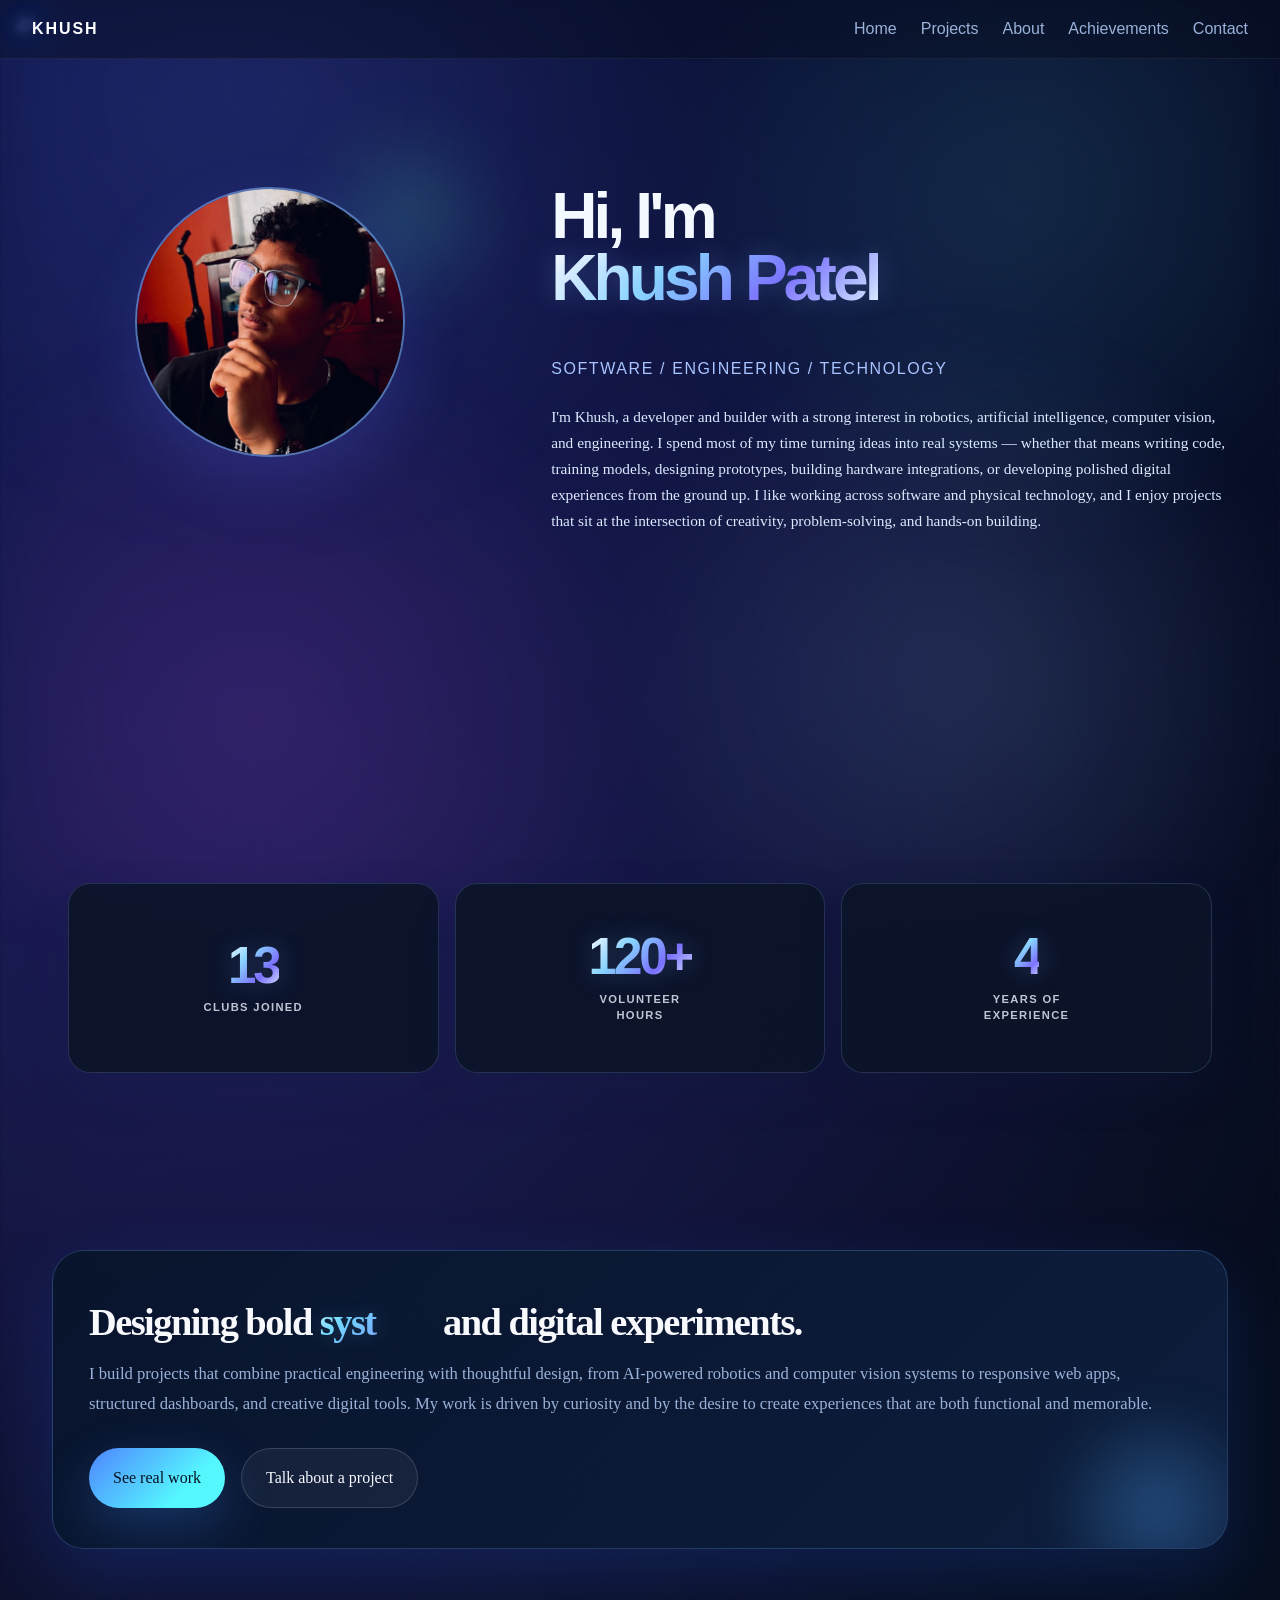
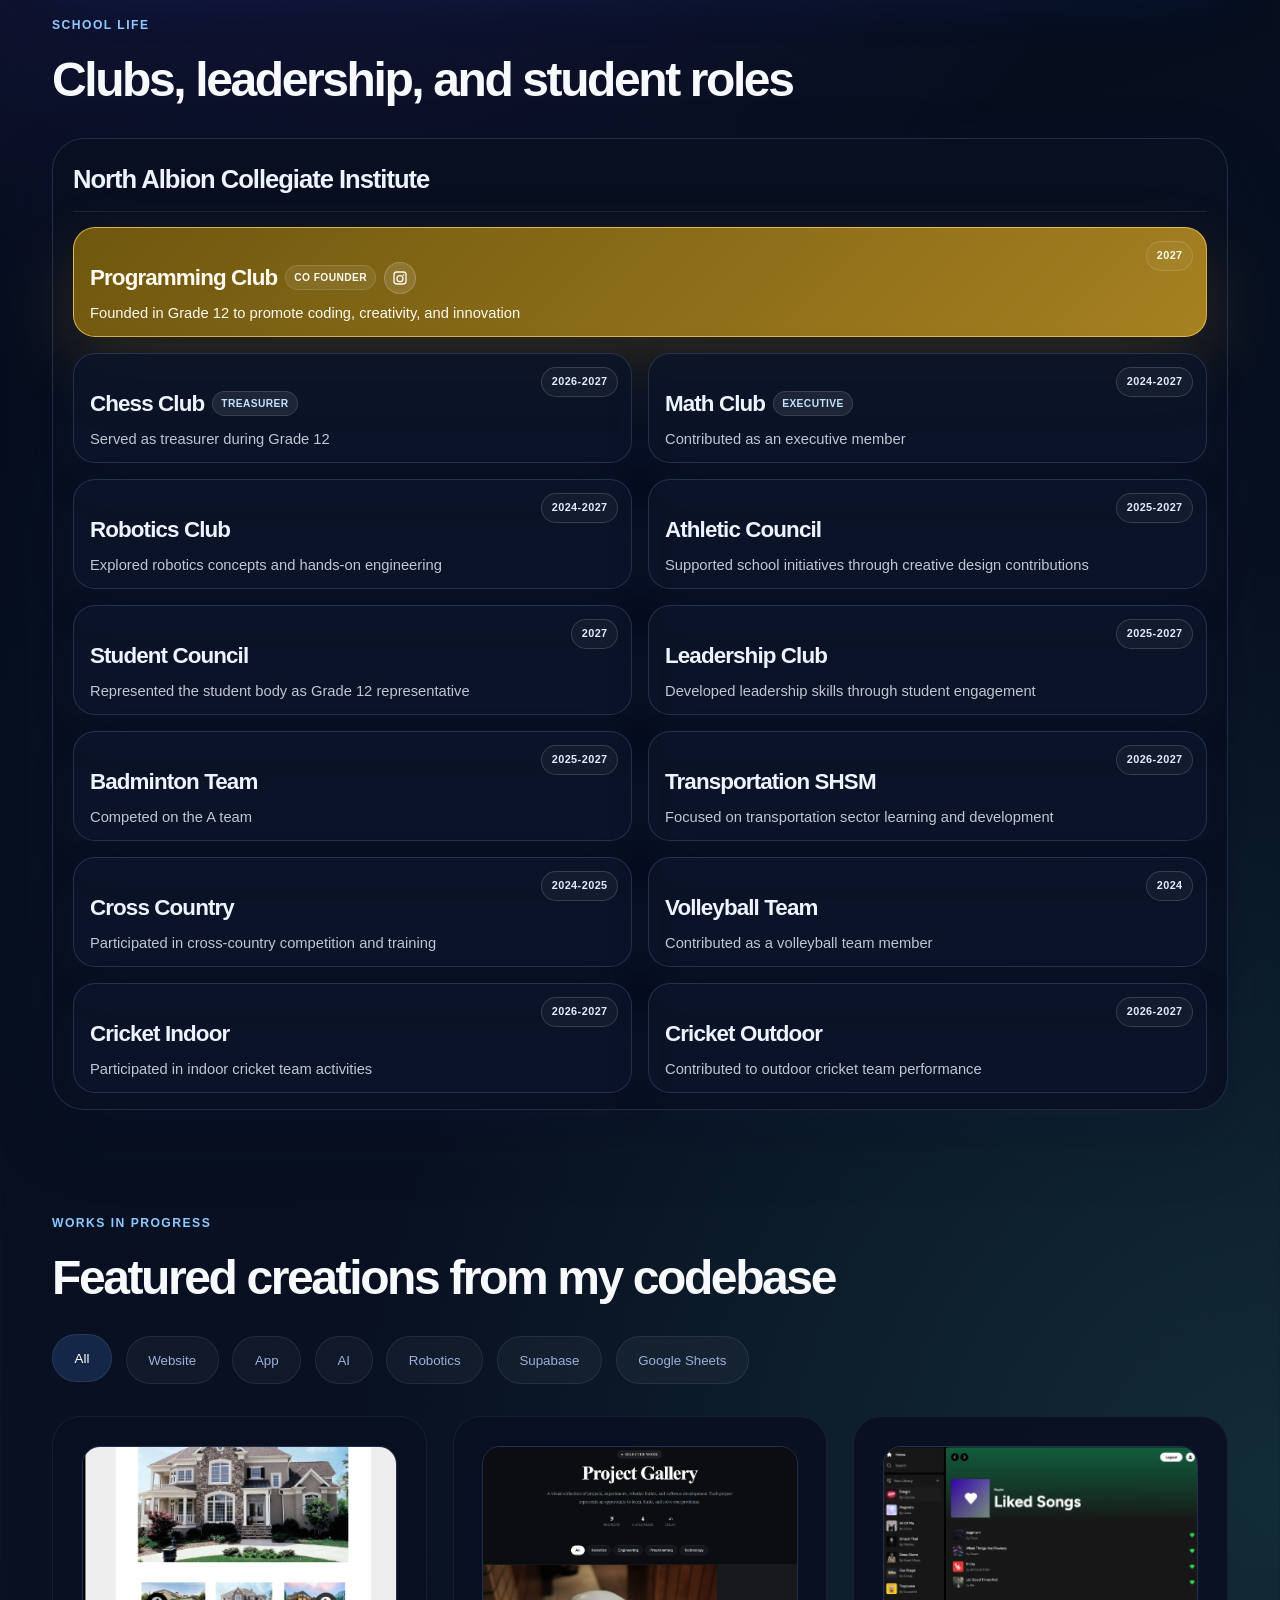
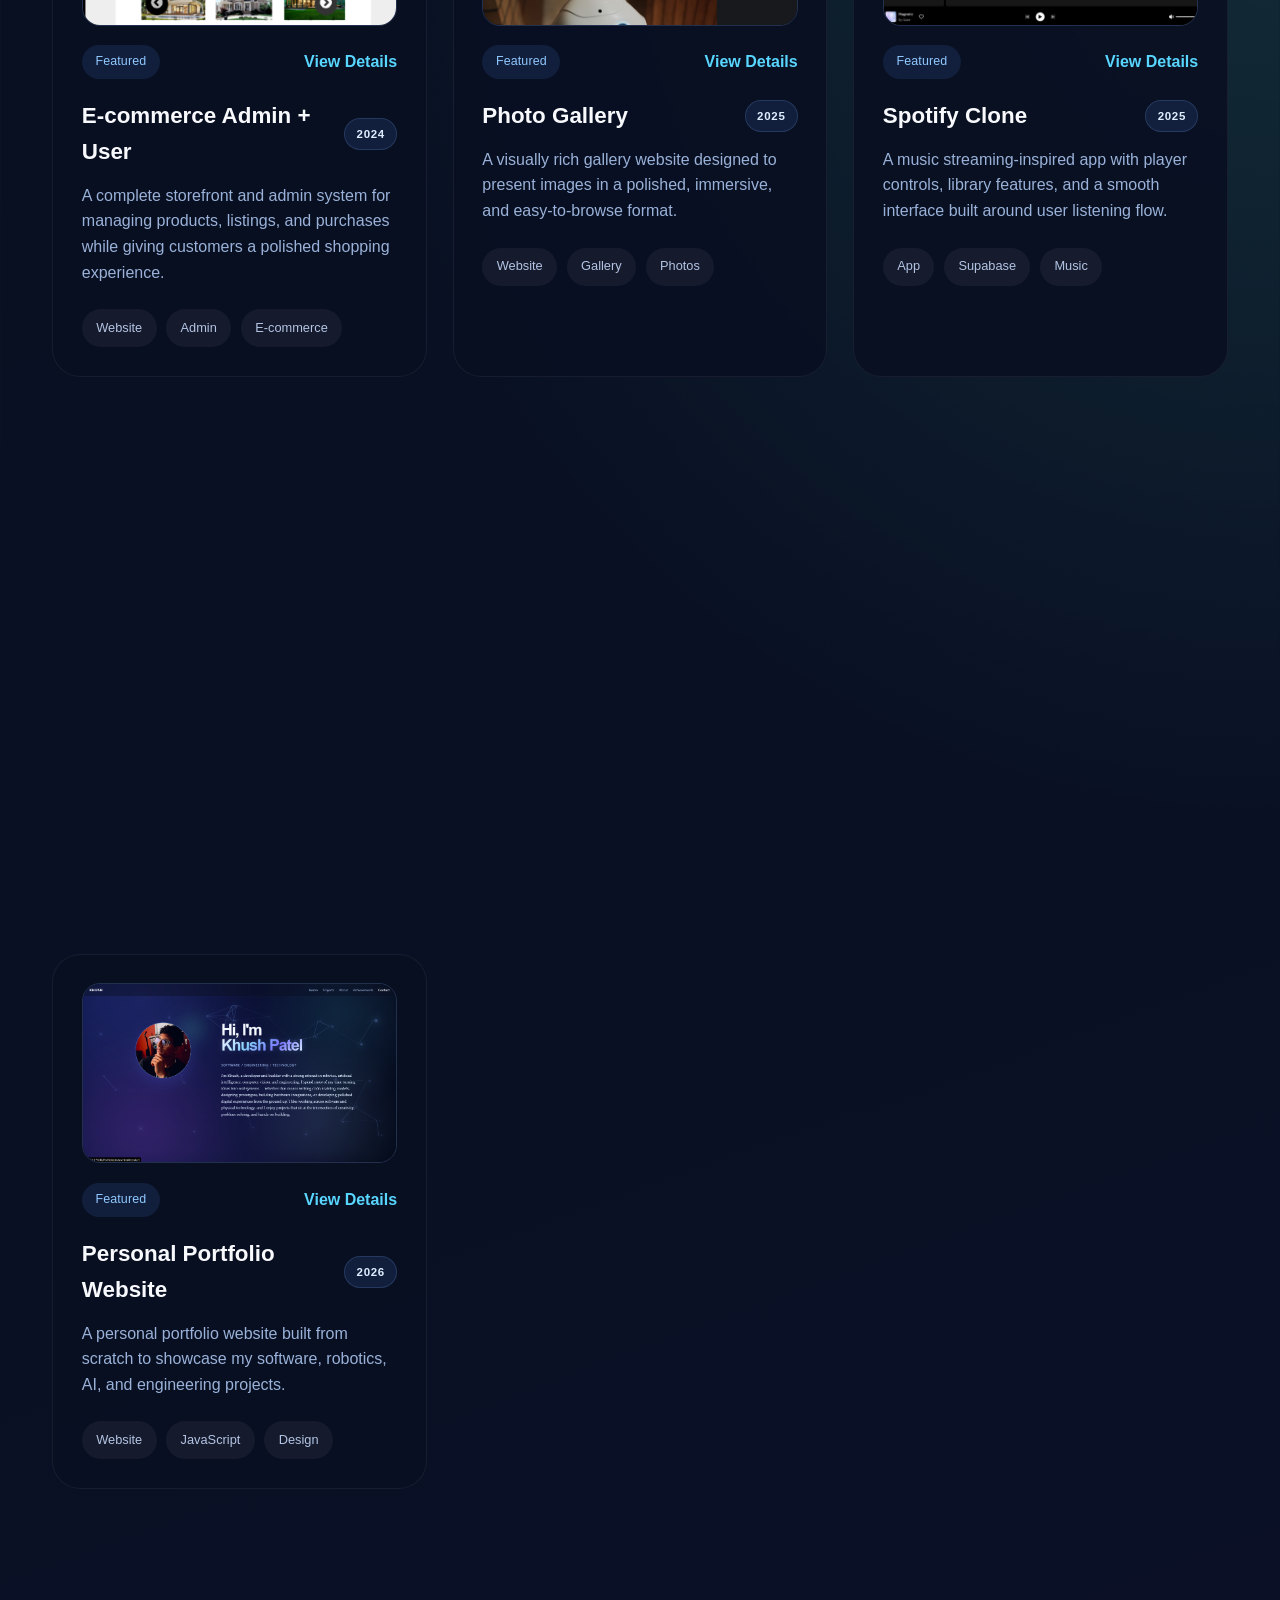
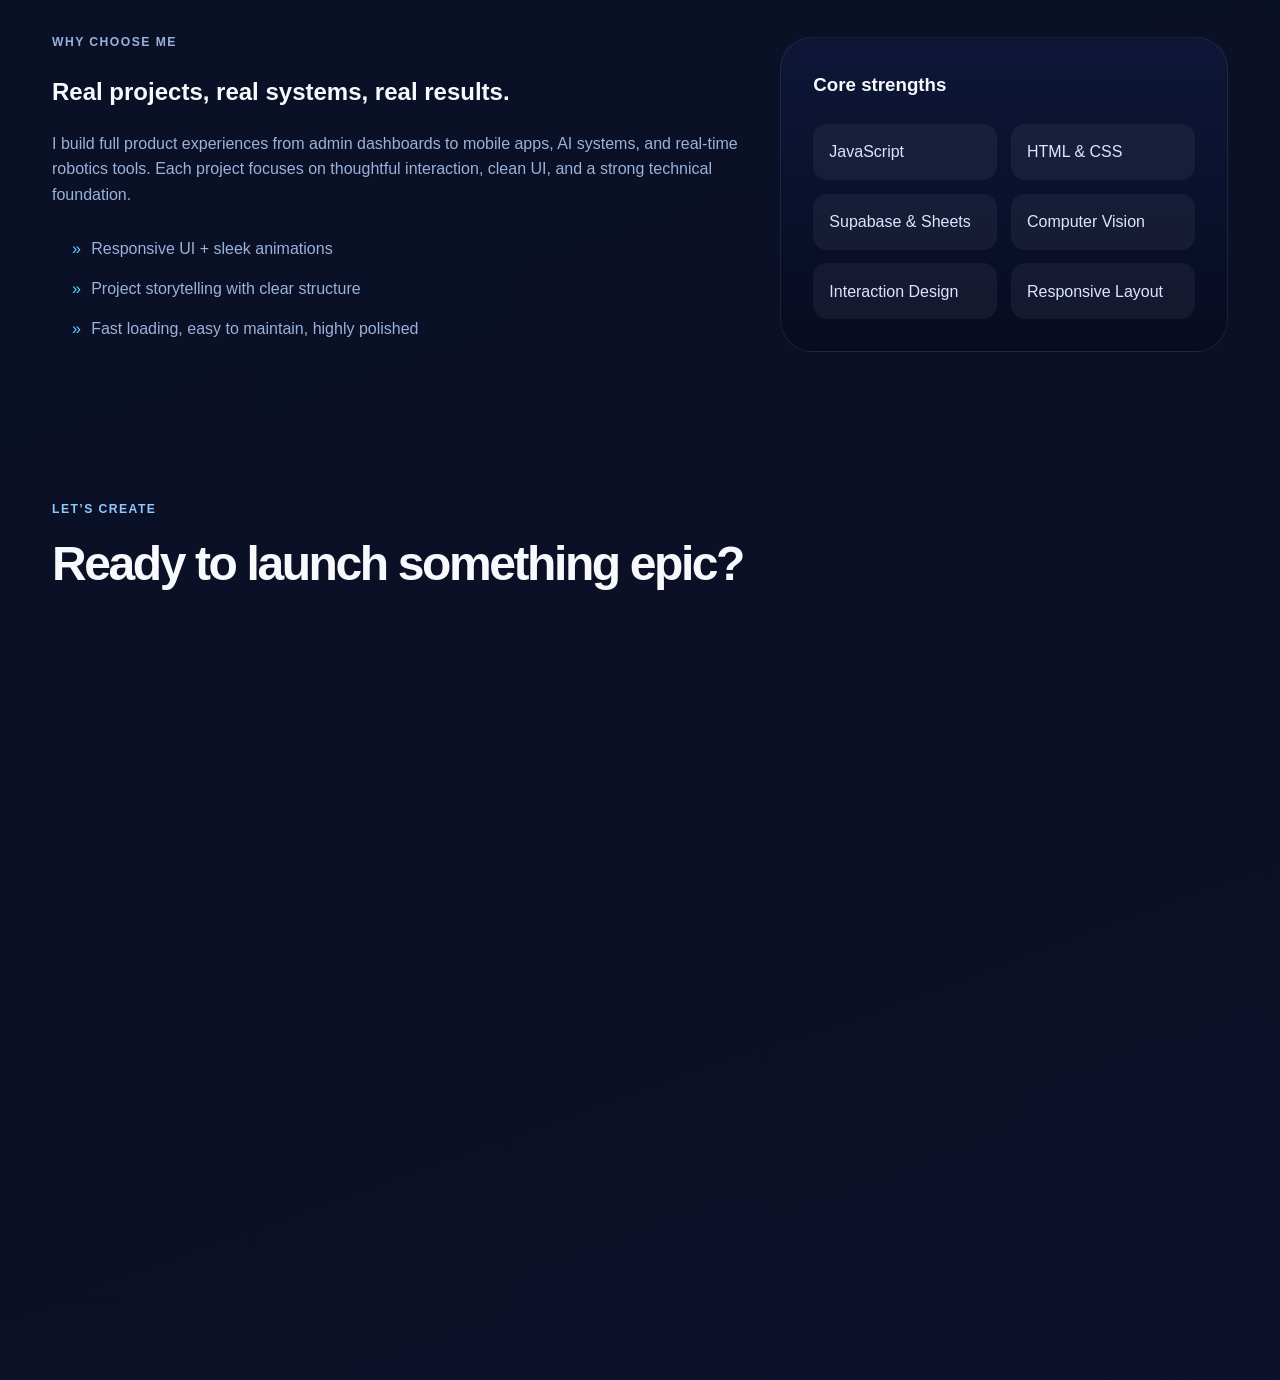
==== commit 6dc97a88: "Imporved Portfolio" ====
--- a/index.html
+++ b/index.html
@@ -240,34 +240,76 @@
       </div>
     </section>
 
-    <section class="section contact-section" id="contact">
-      <div class="section-heading reveal">
-        <p class="eyebrow">Let’s create</p>
-        <h2>Ready to launch something epic?</h2>
-      </div>
-
-      <div class="contact-panel reveal">
-        <div>
-          <p>Share the project idea and I’ll help you turn it into a polished product with animation, branding, and smart UX.</p>
-          <div class="contact-items">
-            <div>
-              <strong>Email</strong>
-              <span>khush@example.com</span>
-            </div>
-            <div>
-              <strong>Discord</strong>
-              <span>@khushdev</span>
-            </div>
-            <div>
-              <strong>Available</strong>
-              <span>Open for collaborations</span>
-            </div>
-          </div>
-        </div>
-
-        <a class="btn btn-primary btn-full" href="mailto:khush@example.com">Send a message</a>
-      </div>
-    </section>
+<section class="section contact-section" id="contact">
+  <div class="section-heading reveal">
+    <p class="eyebrow">Let’s create</p>
+    <h2>Ready to launch something epic?</h2>
+  </div>
+
+<div class="contact-panel reveal">
+
+  <div class="contact-intro">
+    <h3>Send a message</h3>
+    <p>Send me your info and I'll get back to you.</p>
+  </div>
+
+  <form
+    class="contact-form"
+    action="https://formspree.io/f/YOUR_FORM_ID"
+    method="POST"
+  >
+
+    <div class="form-row">
+
+      <div class="form-group">
+        <label for="name">Name</label>
+        <input
+          type="text"
+          id="name"
+          name="name"
+          placeholder="Your name"
+          required
+        />
+      </div>
+
+      <div class="form-group">
+        <label for="email">Email</label>
+        <input
+          type="email"
+          id="email"
+          name="email"
+          placeholder="your@email.com"
+          required
+        />
+      </div>
+
+    </div>
+
+    <div class="form-group">
+      <label for="message">Message</label>
+      <textarea
+        id="message"
+        name="message"
+        rows="7"
+        placeholder="What would you like to talk about?"
+        required
+      ></textarea>
+    </div>
+
+    <input
+      type="hidden"
+      name="_subject"
+      value="New message from Khush's Portfolio"
+    />
+
+    <button type="submit" class="btn btn-primary btn-full">
+      Send a message
+    </button>
+
+  </form>
+
+</div>
+</section>
   </main>
 
   <script src="script.js"></script>
--- a/style.css
+++ b/style.css
@@ -1044,20 +1044,47 @@
   object-fit: contain;
 }
 
-.project-detail-gallery.spotify-clone-gallery {
-  grid-template-columns: repeat(2, minmax(0, 1fr));
-}
-
-.project-detail-gallery.spotify-clone-gallery img {
-  height: 550px;
-  object-fit: contain;
-}
-
 .project-detail-gallery.ecommerce-gallery {
   grid-template-columns: 1fr;
 }
 
 .project-detail-gallery.ecommerce-gallery img {
+  height: 280px;
+  min-height: 0;
+  object-fit: contain;
+  border: 0;
+}
+
+/* Spotify Clone - stacked images on the left */
+.project-detail-gallery.spotify-clone-gallery {
+  grid-template-columns: 1fr;
+}
+
+.project-detail-gallery.spotify-clone-gallery img {
+  height: 280px;
+  min-height: 0;
+  object-fit: contain;
+  border: 0;
+}
+
+/* Photo Gallery - stacked images on the left */
+.project-detail-gallery.photo-gallery-layout {
+  grid-template-columns: 1fr;
+}
+
+.project-detail-gallery.photo-gallery-layout img {
+  height: 280px;
+  min-height: 0;
+  object-fit: contain;
+  border: 0;
+}
+
+/* Photo Gallery - stacked images on the left */
+.project-detail-gallery.portfolio-website-layout {
+  grid-template-columns: 1fr;
+}
+
+.project-detail-gallery.portfolio-website-layout img {
   height: 280px;
   min-height: 0;
   object-fit: contain;
@@ -2240,6 +2267,249 @@
   gap: 0.5rem;
 }
 
+/* =========================
+   Full Contact Section
+   ========================= */
+
+.contact-panel {
+  display: flex;
+  flex-direction: column;
+  width: 100%;
+  min-height: 600px;
+  padding: 3rem;
+  gap: 2rem;
+
+  border-radius: 32px;
+  background: rgba(10, 17, 32, 0.95);
+  border: 1px solid rgba(255, 255, 255, 0.08);
+
+  position: relative;
+  overflow: hidden;
+}
+
+/* Message at the top */
+.contact-intro {
+  width: 100%;
+}
+
+.contact-intro h3 {
+  margin: 0;
+  font-size: 2rem;
+  font-weight: 800;
+  letter-spacing: -0.02em;
+  color: #ffffff;
+}
+
+.contact-intro p {
+  margin: 0.35rem 0 0;
+  color: var(--text-muted);
+  font-size: 1rem;
+  line-height: 1.6;
+}
+
+.contact-intro .contact-description {
+  margin-top: 1.5rem;
+  max-width: 900px;
+  color: #dbeaff;
+  font-family: 'Palatino Linotype', 'Book Antiqua', Georgia, serif;
+  font-size: 1.08rem;
+  line-height: 1.8;
+}
+/* Form fills the rest */
+
+.contact-form {
+  display: flex;
+  flex-direction: column;
+  flex: 1;
+  gap: 1.3rem;
+  width: 100%;
+  padding: 2rem;
+
+  border-radius: 24px;
+  background: rgba(255, 255, 255, 0.025);
+  border: 1px solid rgba(142, 182, 255, 0.12);
+
+  box-shadow:
+    inset 0 1px 0 rgba(255, 255, 255, 0.03);
+}
+
+/* Name + Email side by side */
+
+.form-row {
+  display: grid;
+  grid-template-columns: 1fr 1fr;
+  gap: 1.3rem;
+}
+
+.form-group {
+  display: flex;
+  flex-direction: column;
+  gap: 0.5rem;
+}
+
+.form-group label {
+  color: #dfeeff;
+  font-size: 0.75rem;
+  font-weight: 700;
+  letter-spacing: 0.1em;
+  text-transform: uppercase;
+}
+
+.form-group input,
+.form-group textarea {
+  width: 100%;
+  padding: 1rem 1.1rem;
+
+  border-radius: 15px;
+  border: 1px solid rgba(142, 182, 255, 0.16);
+  outline: none;
+
+  background: rgba(5, 10, 25, 0.7);
+  color: #f5f8ff;
+
+  font-family: inherit;
+  font-size: 0.95rem;
+
+  transition:
+    border-color 0.25s ease,
+    box-shadow 0.25s ease,
+    background 0.25s ease,
+    transform 0.25s ease;
+}
+
+.form-group input::placeholder,
+.form-group textarea::placeholder {
+  color: rgba(154, 178, 217, 0.55);
+}
+
+.form-group input:focus,
+.form-group textarea:focus {
+  border-color: rgba(89, 214, 255, 0.65);
+
+  background: rgba(8, 16, 36, 0.9);
+
+  box-shadow:
+    0 0 0 3px rgba(89, 214, 255, 0.08),
+    0 0 25px rgba(89, 214, 255, 0.08);
+
+  transform: translateY(-1px);
+}
+
+.form-group textarea {
+  resize: vertical;
+  min-height: 190px;
+  flex: 1;
+  line-height: 1.6;
+}
+
+/* Button */
+
+.contact-form .btn-full {
+  width: 100%;
+  min-height: 56px;
+
+  border: none;
+  cursor: pointer;
+
+  font-family: inherit;
+  font-size: 0.95rem;
+  font-weight: 700;
+
+  transition:
+    transform 0.25s ease,
+    box-shadow 0.25s ease,
+    filter 0.25s ease;
+}
+
+.contact-form .btn-full:hover {
+  transform: translateY(-3px);
+
+  filter: brightness(1.08);
+
+  box-shadow:
+    0 18px 45px rgba(64, 138, 255, 0.28),
+    0 0 25px rgba(85, 247, 255, 0.12);
+}
+
+.contact-form .btn-full:active {
+  transform: translateY(-1px);
+}
+
+/* Background glow */
+
+.contact-panel::before {
+  content: '';
+
+  position: absolute;
+
+  width: 400px;
+  height: 400px;
+
+  right: -150px;
+  bottom: -180px;
+
+  border-radius: 50%;
+
+  background: radial-gradient(
+    circle,
+    rgba(89, 214, 255, 0.14),
+    transparent 68%
+  );
+
+  filter: blur(10px);
+
+  pointer-events: none;
+}
+
+.contact-panel > * {
+  position: relative;
+  z-index: 1;
+}
+
+/* =========================
+   Responsive
+   ========================= */
+
+@media (max-width: 700px) {
+
+  .contact-panel {
+    padding: 2rem 1.3rem;
+    min-height: auto;
+  }
+
+  .contact-form {
+    padding: 1.2rem;
+  }
+
+  .form-row {
+    grid-template-columns: 1fr;
+  }
+
+  .form-group textarea {
+    min-height: 160px;
+  }
+
+}
+
+@media (max-width: 480px) {
+
+  .contact-panel {
+    padding: 1.5rem 1rem;
+    border-radius: 24px;
+  }
+
+  .contact-intro p {
+    font-size: 1rem;
+  }
+
+  .contact-form {
+    padding: 1rem;
+    border-radius: 18px;
+  }
+
+}
+
+
 @media (max-width: 820px) {
   .mini-bot-game-layout,
   .mini-bot-cards,
@@ -2319,4 +2589,49 @@
   .skill-card {
     padding: 1.5rem;
   }
-}
+
+  /* =========================
+   Contact Card Mouse Glow
+   ========================= */
+
+.contact-panel {
+  --mouse-x: 50%;
+  --mouse-y: 50%;
+  position: relative;
+  overflow: hidden;
+}
+
+/* Soft glow that follows the cursor */
+.contact-panel::after {
+  content: '';
+  position: absolute;
+  width: 350px;
+  height: 350px;
+  left: var(--mouse-x);
+  top: var(--mouse-y);
+  transform: translate(-50%, -50%);
+
+  background: radial-gradient(
+    circle,
+    rgba(89, 214, 255, 0.12) 0%,
+    rgba(89, 214, 255, 0.05) 30%,
+    transparent 70%
+  );
+
+  pointer-events: none;
+  opacity: 0;
+  transition: opacity 0.25s ease;
+  z-index: 0;
+}
+
+/* Turn glow on when hovering the card */
+.contact-panel:hover::after {
+  opacity: 1;
+}
+
+/* Keep everything above the glow */
+.contact-panel > * {
+  position: relative;
+  z-index: 1;
+}
+}
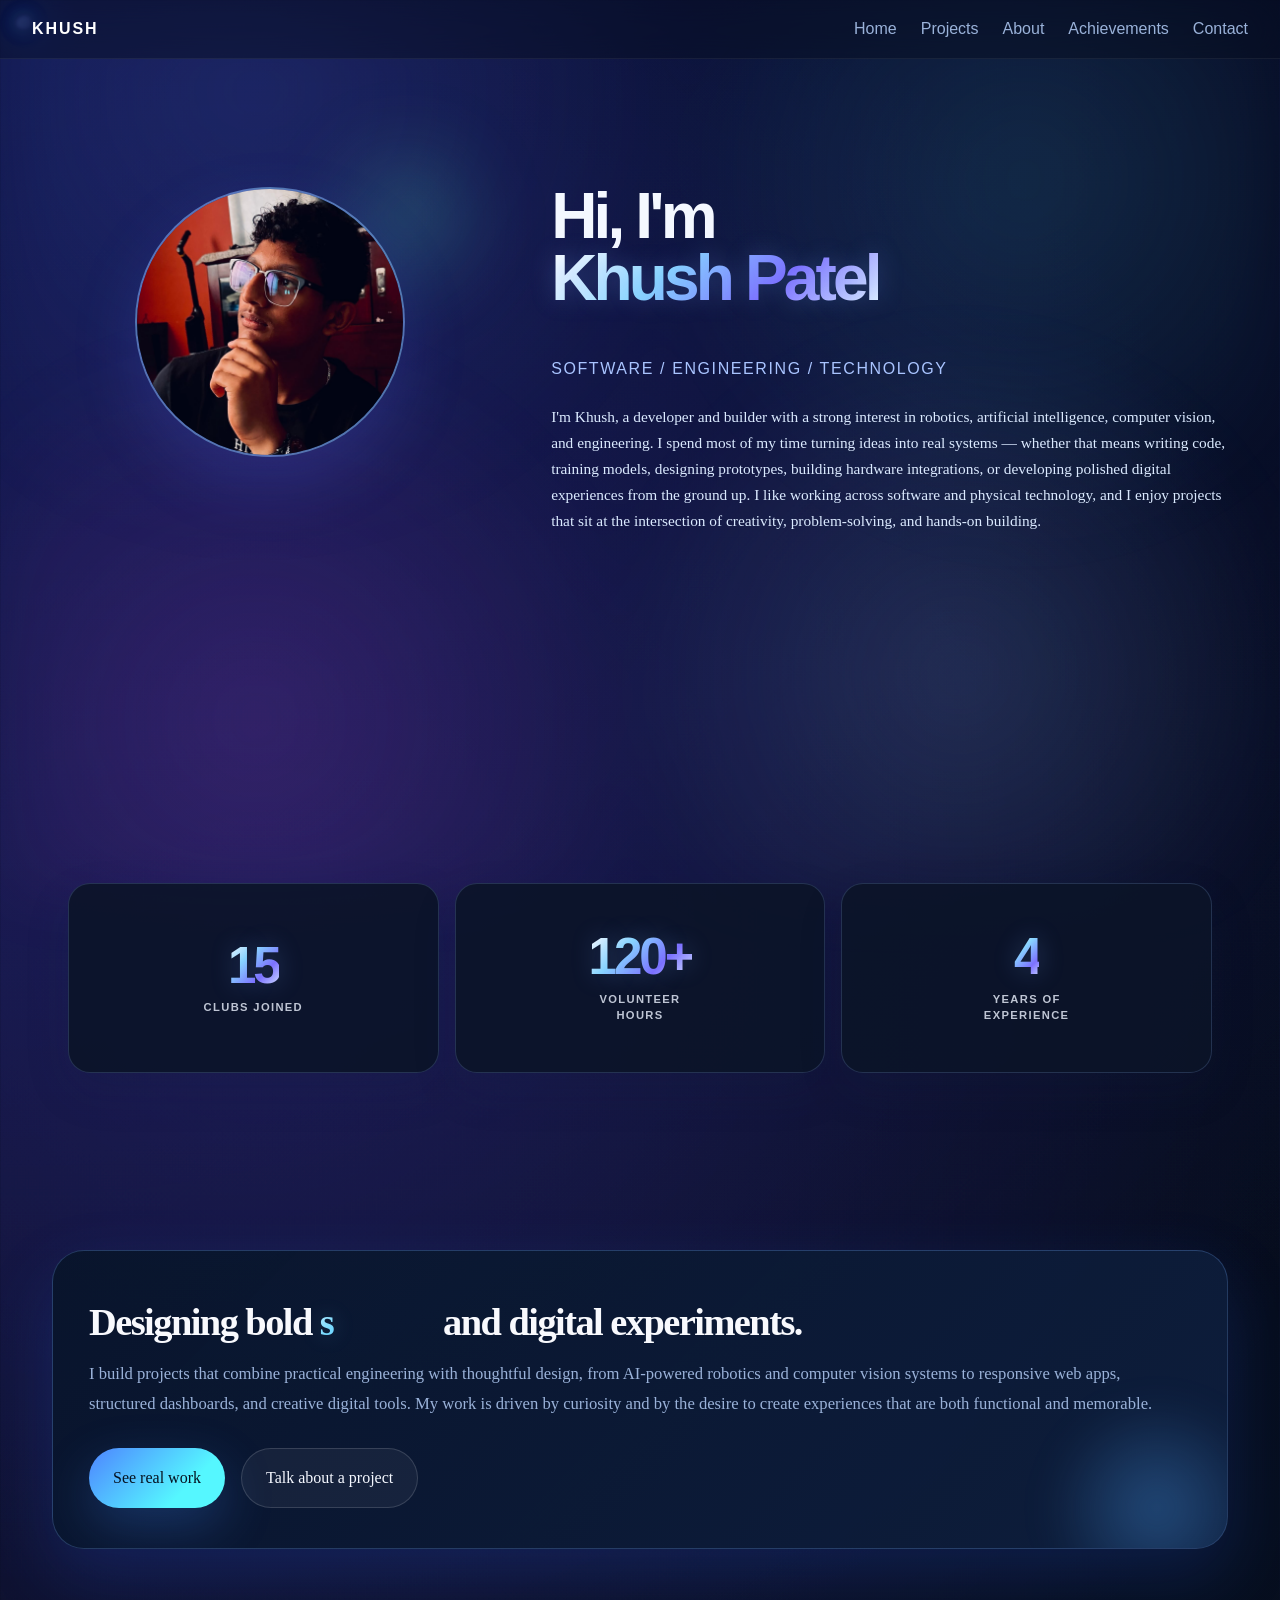
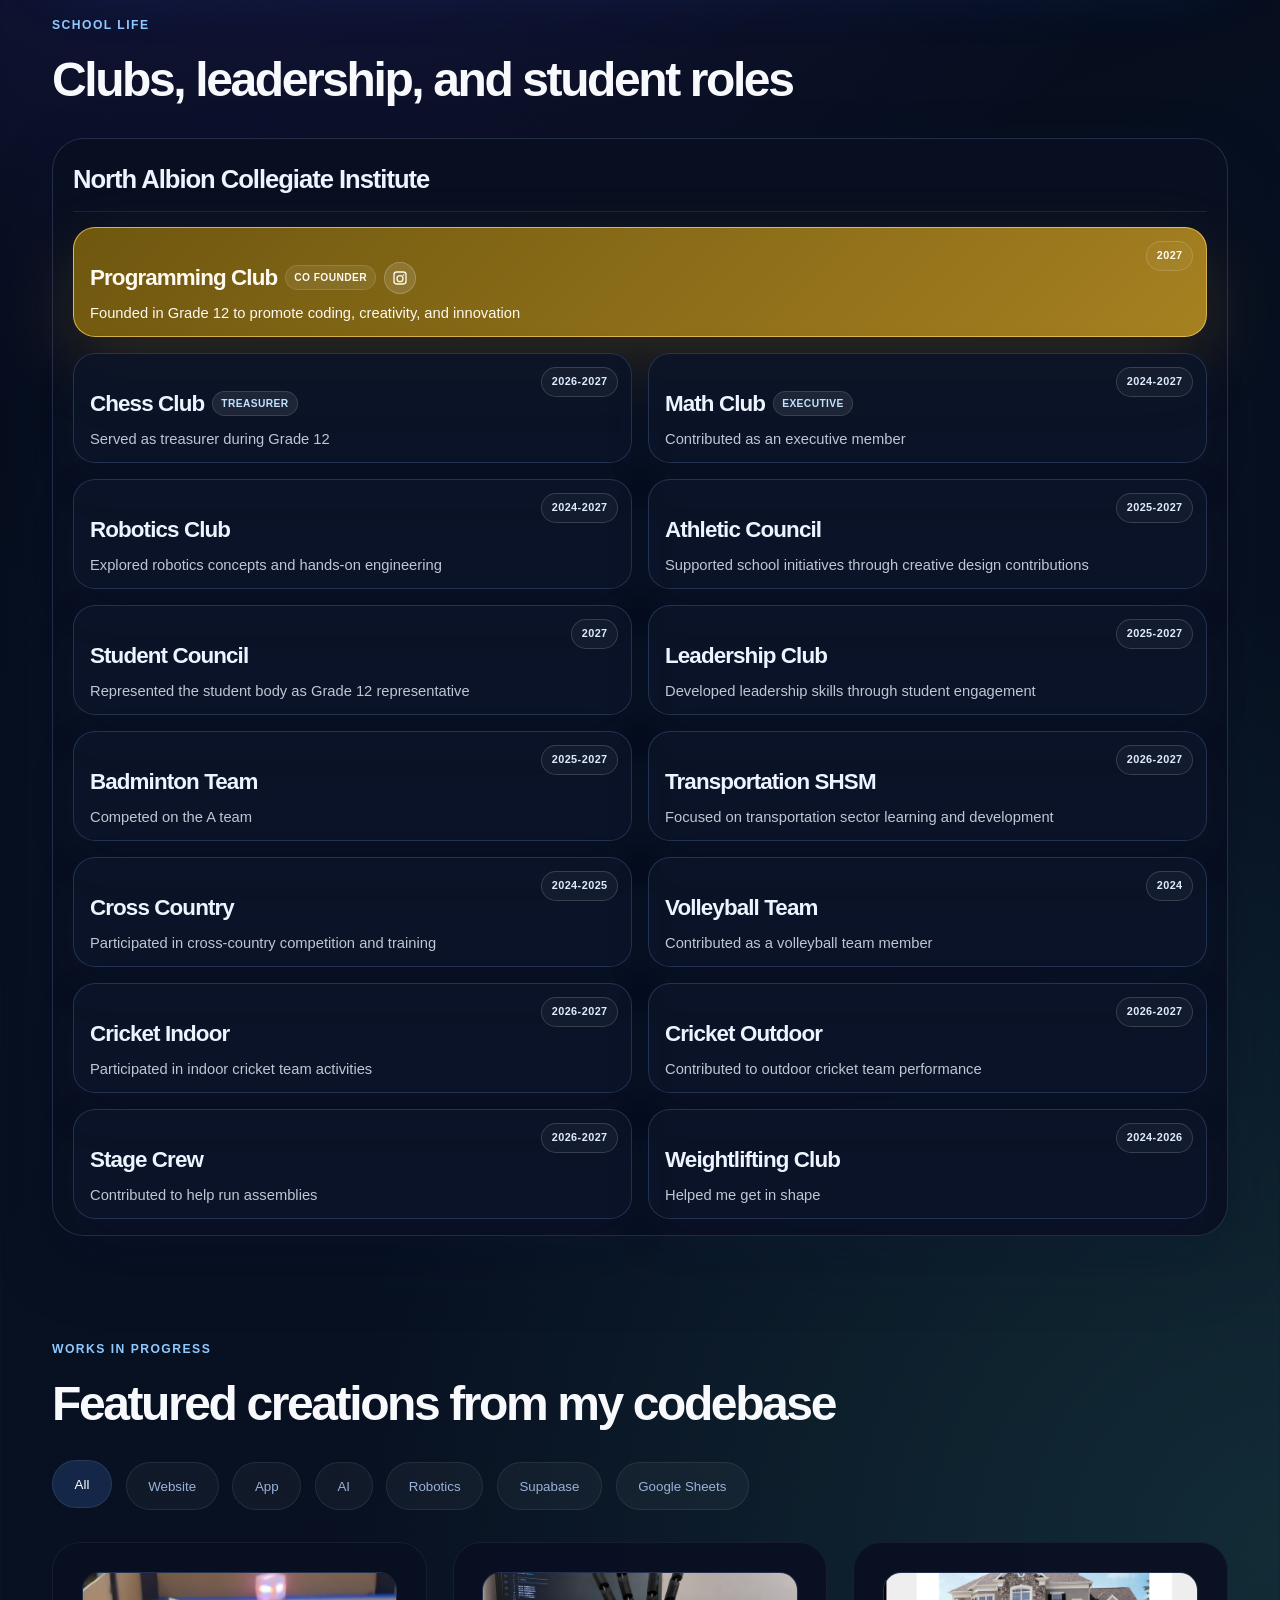
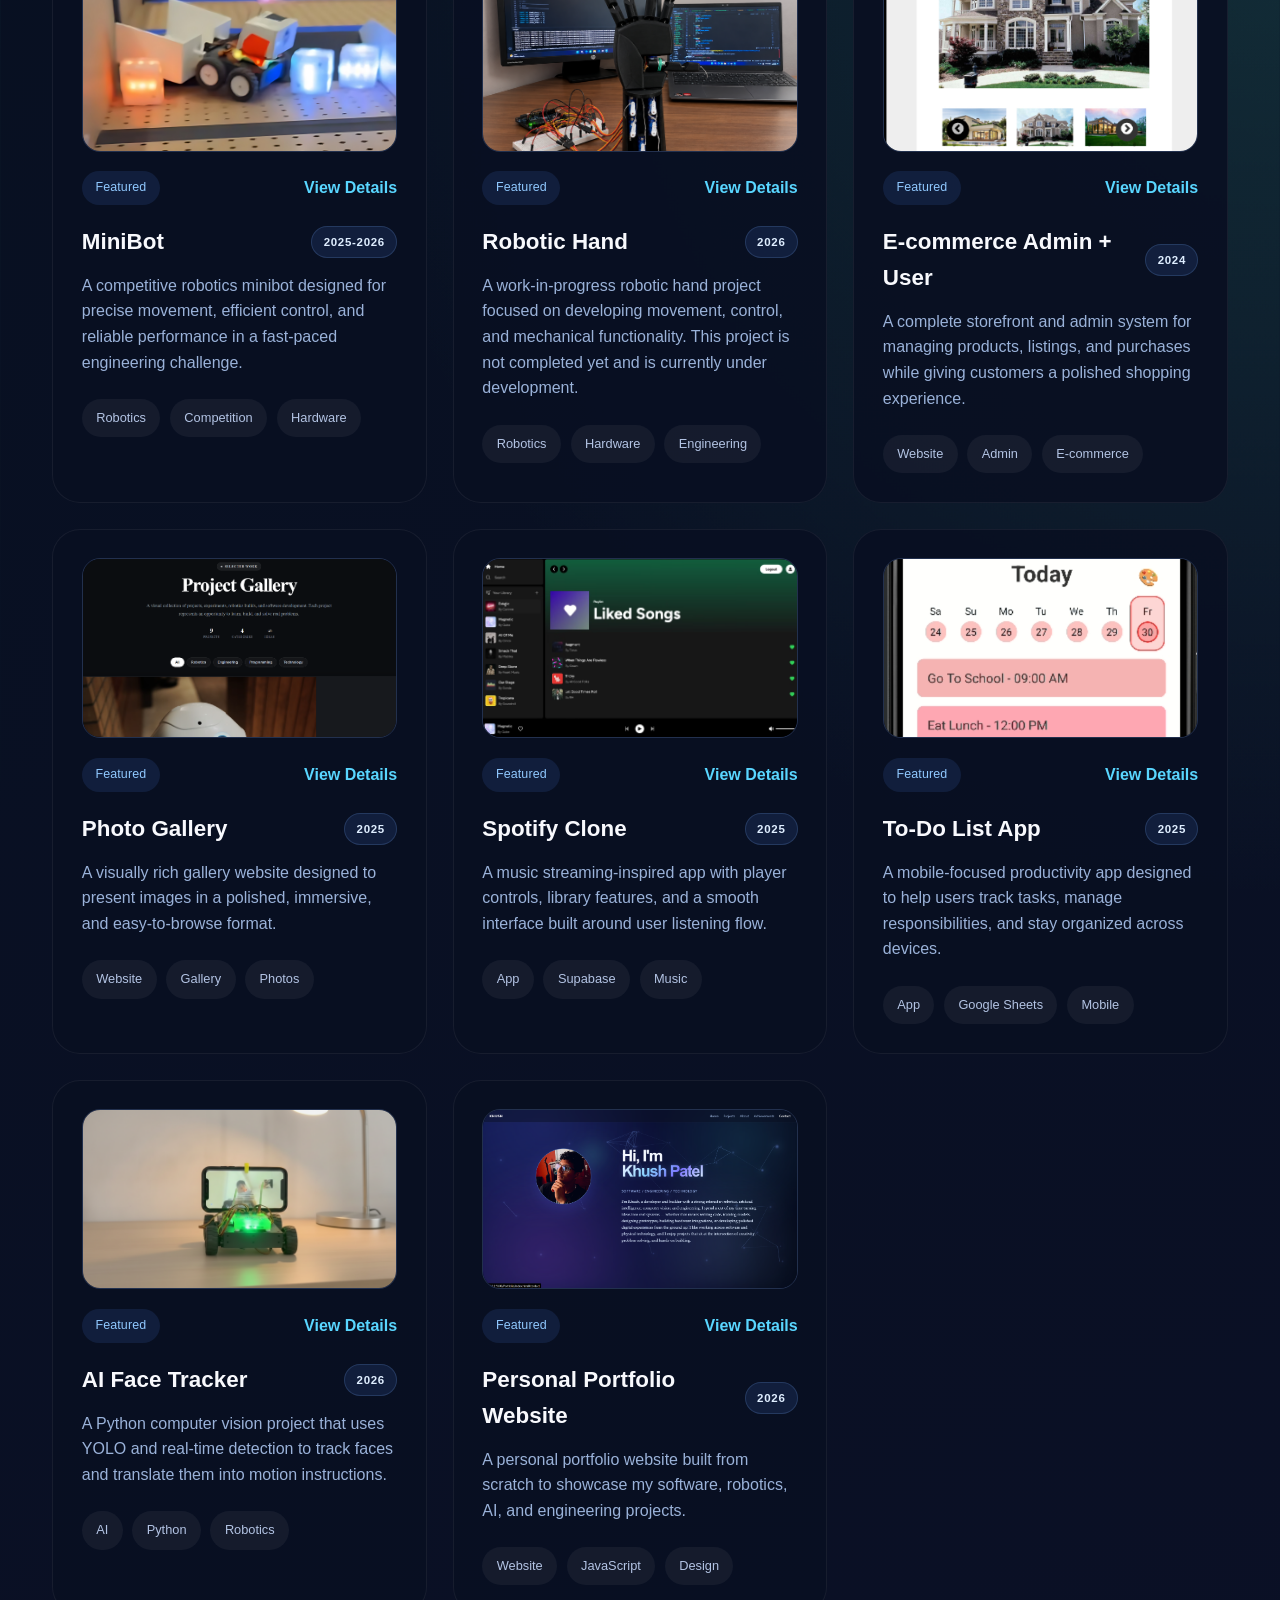
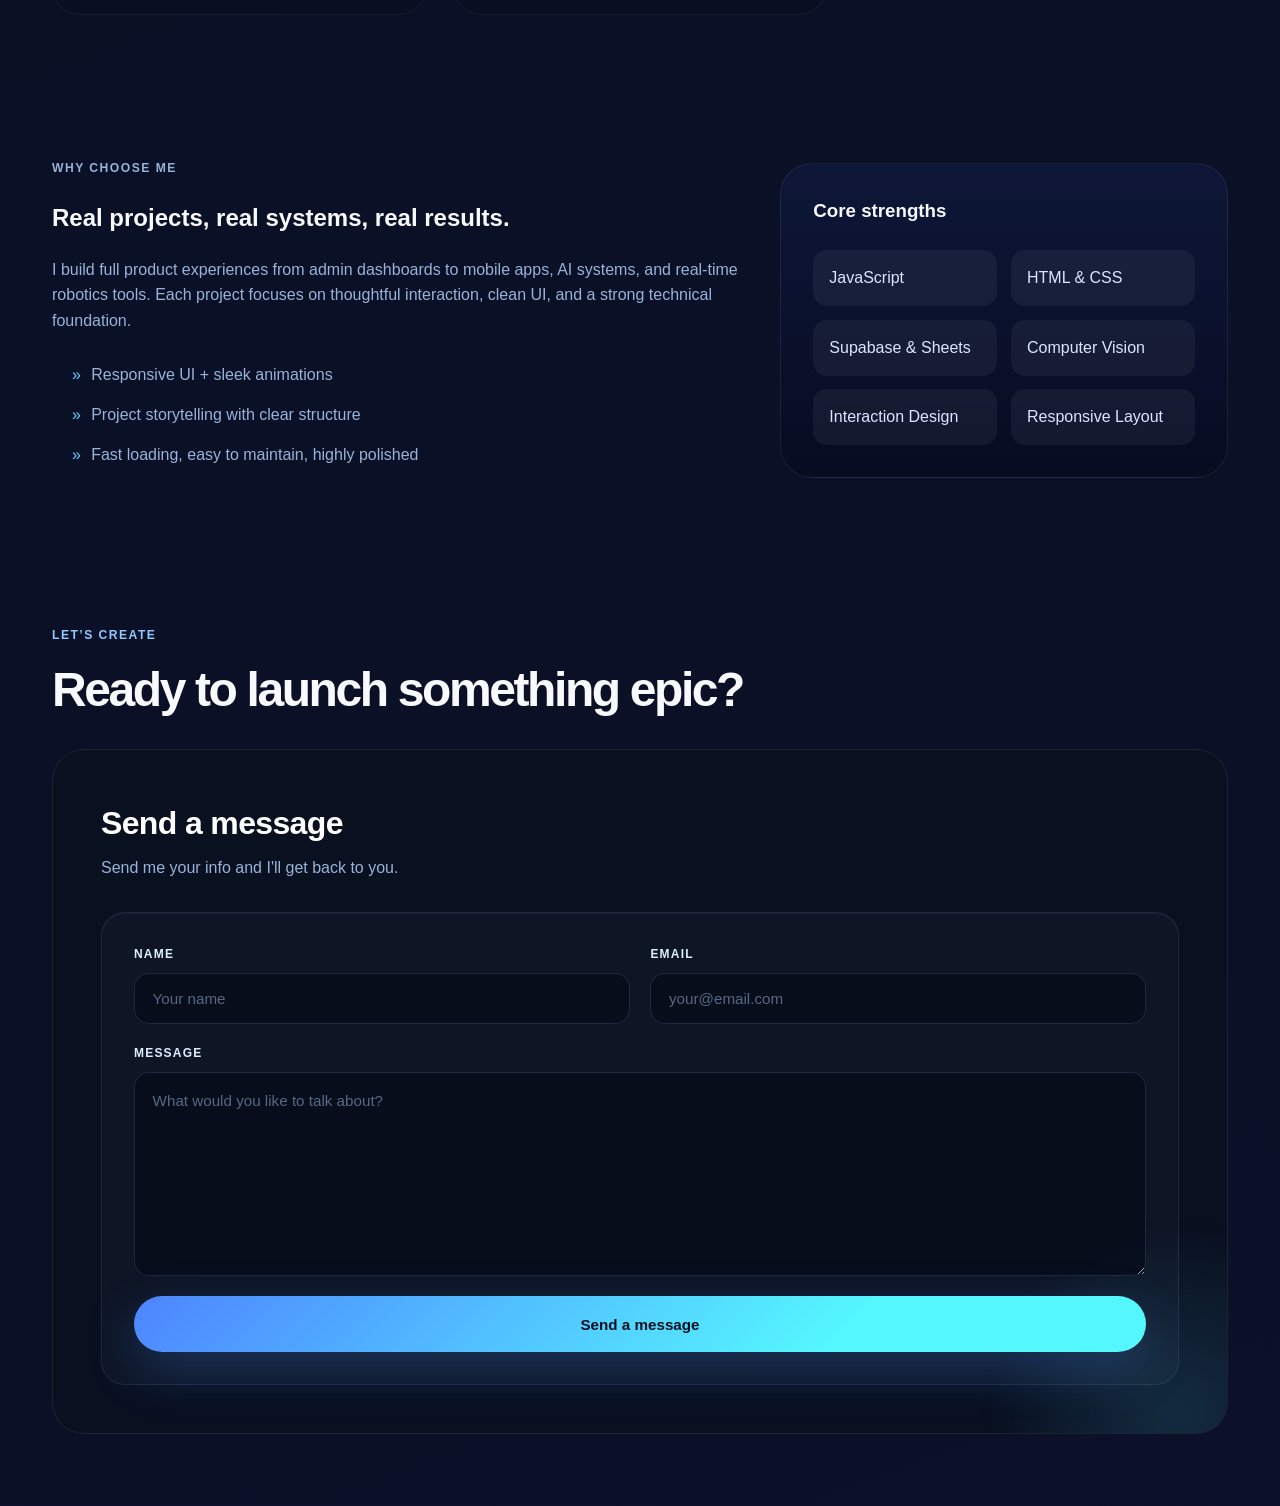
==== commit 781c97c2: "Added 2 Clubs" ====
--- a/index.html
+++ b/index.html
@@ -55,7 +55,7 @@
     <section class="section stats-showcase reveal" id="stats-showcase">
       <div class="stats-inner">
         <div class="metric-card">
-          <strong class="metric-number" data-target="13">0</strong>
+          <strong class="metric-number" data-target="15">0</strong>
           <span class="metric-label">Clubs Joined</span>
         </div>
         <div class="metric-card">
@@ -194,6 +194,20 @@
             <div class="club-content">
               <span class="club-name">Cricket Outdoor</span>
               <span class="club-detail">Contributed to outdoor cricket team performance</span>
+            </div>
+          </div>
+          <div class="club-card">
+            <div class="club-year">2026-2027</div>
+            <div class="club-content">
+              <span class="club-name">Stage Crew</span>
+              <span class="club-detail">Contributed to help run assemblies</span>
+            </div>
+          </div>
+          <div class="club-card">
+            <div class="club-year">2024-2026</div>
+            <div class="club-content">
+              <span class="club-name">Weightlifting Club</span>
+              <span class="club-detail">Helped me get in shape</span>
             </div>
           </div>
         </div>
--- a/style.css
+++ b/style.css
@@ -1085,6 +1085,17 @@
 }
 
 .project-detail-gallery.portfolio-website-layout img {
+  height: 280px;
+  min-height: 0;
+  object-fit: contain;
+  border: 0;
+}
+
+.project-detail-gallery.robotic-hand-layout {
+  grid-template-columns: 1fr;
+}
+
+.project-detail-gallery.robotic-hand-layout img {
   height: 280px;
   min-height: 0;
   object-fit: contain;
@@ -2466,6 +2477,918 @@
   z-index: 1;
 }
 
+/* =========================================================
+   ROBOTIC HAND PROJECT PAGE
+   ========================================================= */
+
+.robotic-hand-page {
+  position: relative;
+  background:
+    radial-gradient(
+      circle at top left,
+      rgba(92, 126, 255, 0.28),
+      transparent 28%
+    ),
+    radial-gradient(
+      circle at 80% 10%,
+      rgba(133, 200, 255, 0.14),
+      transparent 22%
+    ),
+    radial-gradient(
+      circle at 50% 100%,
+      rgba(161, 96, 255, 0.14),
+      transparent 30%
+    ),
+    linear-gradient(
+      160deg,
+      #030414,
+      #071020 36%,
+      #0b1129 100%
+    );
+
+  color: #eef5ff;
+}
+
+
+/* Subtle grid */
+
+.robotic-hand-page::before {
+  content: "";
+  position: fixed;
+  inset: 0;
+
+  background:
+    linear-gradient(
+      rgba(118, 151, 255, 0.05) 1px,
+      transparent 1px
+    ),
+    linear-gradient(
+      90deg,
+      rgba(118, 151, 255, 0.05) 1px,
+      transparent 1px
+    );
+
+  background-size: 28px 28px;
+
+  mask-image:
+    radial-gradient(
+      circle at center,
+      black 35%,
+      transparent 100%
+    );
+
+  pointer-events: none;
+  z-index: 0;
+}
+
+
+/* Main container */
+
+.robotic-hand-shell {
+  max-width: 1200px;
+  margin: 0 auto;
+  padding: 5rem 2rem 4rem;
+
+  position: relative;
+  z-index: 1;
+}
+
+
+/* Header */
+
+.robotic-hand-header {
+  display: flex;
+  align-items: center;
+  justify-content: space-between;
+
+  margin-bottom: 1.5rem;
+}
+
+.robotic-hand-header a {
+  color: #9ed9ff;
+  text-decoration: none;
+  font-weight: 600;
+
+  transition:
+    color 0.25s ease,
+    transform 0.25s ease;
+}
+
+.robotic-hand-header a:hover {
+  color: #ffffff;
+  transform: translateX(-3px);
+}
+
+
+/* Hero */
+
+.robotic-hand-hero {
+  position: relative;
+
+  margin-bottom: 2.5rem;
+  padding: 1.5rem 1.5rem 2rem;
+
+  border-radius: 30px;
+
+  background:
+    linear-gradient(
+      135deg,
+      rgba(12, 20, 40, 0.9),
+      rgba(10, 17, 34, 0.8)
+    ),
+    linear-gradient(
+      rgba(118, 151, 255, 0.08) 1px,
+      transparent 1px
+    ),
+    linear-gradient(
+      90deg,
+      rgba(118, 151, 255, 0.08) 1px,
+      transparent 1px
+    );
+
+  background-size:
+    auto,
+    28px 28px,
+    28px 28px;
+
+  border: 1px solid rgba(142, 182, 255, 0.15);
+
+  box-shadow:
+    inset 0 1px 0 rgba(255,255,255,0.04),
+    0 28px 80px rgba(11, 24, 52, 0.26);
+
+  transition:
+    transform 0.3s ease,
+    border-color 0.3s ease,
+    box-shadow 0.3s ease;
+}
+
+.robotic-hand-hero:hover {
+  transform: translateY(-4px);
+
+  border-color:
+    rgba(138, 216, 255, 0.38);
+
+  box-shadow:
+    inset 0 1px 0 rgba(255,255,255,0.06),
+    0 34px 90px rgba(11, 24, 52, 0.34),
+    0 0 28px rgba(138, 216, 255, 0.1);
+}
+
+.robotic-hand-hero h1 {
+  margin: 0.25rem 0 0.75rem;
+
+  font-size:
+    clamp(3rem, 6vw, 5rem);
+
+  line-height: 0.95;
+  letter-spacing: -0.06em;
+}
+
+.robotic-hand-intro {
+  margin: 0;
+
+  max-width: 900px;
+
+  font-size: 1.2rem;
+  line-height: 1.8;
+
+  color: var(--text-muted);
+
+  padding-bottom: 1.5rem;
+
+  border-bottom:
+    1px solid rgba(143, 180, 255, 0.18);
+}
+
+
+/* =========================================================
+   CARDS
+   ========================================================= */
+
+.robotic-hand-cards {
+  display: flex;
+  flex-direction: column;
+
+  gap: 2rem;
+
+  margin-top: 1.5rem;
+}
+
+
+/* Main card */
+
+.robotic-hand-card {
+  --pointer-x: 50%;
+  --pointer-y: 50%;
+
+  position: relative;
+
+  display: grid;
+
+  grid-template-columns:
+    minmax(300px, 0.9fr)
+    minmax(0, 1.35fr);
+
+  gap: 2rem;
+
+  padding: 1.25rem;
+
+  border-radius: 28px;
+
+  background:
+    linear-gradient(
+      180deg,
+      rgba(9, 20, 42, 0.96),
+      rgba(10, 17, 28, 0.92)
+    );
+
+  border:
+    1px solid rgba(122, 182, 255, 0.28);
+
+  box-shadow:
+    0 28px 90px rgba(16, 31, 69, 0.22);
+
+  overflow: hidden;
+
+  transition:
+    transform 0.3s ease,
+    box-shadow 0.3s ease,
+    border-color 0.3s ease;
+}
+
+
+/* Mouse glow */
+
+.robotic-hand-card::before {
+  content: "";
+
+  position: absolute;
+  inset: 0;
+
+  background:
+    radial-gradient(
+      280px circle at var(--pointer-x) var(--pointer-y),
+      rgba(111, 180, 255, 0.25),
+      rgba(90, 120, 255, 0.08) 30%,
+      transparent 68%
+    );
+
+  opacity: 0;
+
+  transition: opacity 0.3s ease;
+
+  pointer-events: none;
+}
+
+.robotic-hand-card:hover::before {
+  opacity: 1;
+}
+
+.robotic-hand-card:hover {
+  transform: translateY(-5px);
+
+  border-color:
+    rgba(138, 216, 255, 0.42);
+
+  box-shadow:
+    0 34px 105px rgba(27, 44, 88, 0.34);
+}
+
+
+/* =========================================================
+   IMAGE
+   ========================================================= */
+
+.robotic-card-image {
+  position: relative;
+
+  min-height: 430px;
+
+  border-radius: 24px;
+
+  overflow: hidden;
+
+  border:
+    1px solid rgba(255, 255, 255, 0.08);
+
+  background:
+    linear-gradient(
+      135deg,
+      rgba(255,255,255,0.04),
+      rgba(255,255,255,0.015)
+    );
+
+  align-self: stretch;
+}
+
+.robotic-card-image img {
+  display: block;
+
+  width: 100%;
+  height: 100%;
+
+  object-fit: cover;
+
+  object-position: center;
+
+  transition:
+    transform 0.45s ease,
+    filter 0.45s ease;
+}
+
+.robotic-card-image:hover img {
+  transform: scale(1.045);
+
+  filter:
+    brightness(1.05)
+    saturate(1.08);
+}
+
+
+/* =========================================================
+   CARD CONTENT
+   ========================================================= */
+
+.robotic-card-content {
+  position: relative;
+
+  z-index: 1;
+
+  display: flex;
+  flex-direction: column;
+
+  justify-content: center;
+
+  padding: 1rem 1rem 1rem 0;
+}
+
+.robotic-card-top {
+  display: flex;
+
+  align-items: center;
+  justify-content: space-between;
+
+  gap: 1rem;
+
+  margin-bottom: 1rem;
+}
+
+.robotic-chip {
+  display: inline-flex;
+
+  align-items: center;
+  justify-content: center;
+
+  min-width: 2.4rem;
+  height: 2.4rem;
+
+  padding: 0 0.7rem;
+
+  border-radius: 999px;
+
+  background:
+    rgba(92, 153, 255, 0.18);
+
+  border:
+    1px solid rgba(132, 194, 255, 0.32);
+
+  color: #bfe2ff;
+
+  font-size: 0.75rem;
+  font-weight: 800;
+
+  letter-spacing: 0.08em;
+}
+
+.robotic-stage {
+  color: #90c9ff;
+
+  font-size: 0.7rem;
+
+  font-weight: 700;
+
+  letter-spacing: 0.12em;
+
+  text-transform: uppercase;
+
+  text-align: right;
+}
+
+.robotic-card-content h2 {
+  margin: 0 0 1rem;
+
+  font-size:
+    clamp(2rem, 3vw, 3rem);
+
+  line-height: 1.05;
+
+  letter-spacing: -0.05em;
+}
+
+.robotic-card-content p {
+  margin: 0 0 1rem;
+
+  color: var(--text-muted);
+
+  font-size: 1rem;
+
+  line-height: 1.8;
+}
+
+
+/* =========================================================
+   FEATURE BOX
+   ========================================================= */
+
+.robotic-feature-box {
+  margin-top: 0.7rem;
+
+  padding: 1rem 1.1rem;
+
+  border-radius: 16px;
+
+  background:
+    rgba(255, 255, 255, 0.04);
+
+  border:
+    1px solid rgba(142, 182, 255, 0.16);
+}
+
+.robotic-feature-box span {
+  display: block;
+
+  margin-bottom: 0.25rem;
+
+  color: #82c9ff;
+
+  font-size: 0.68rem;
+
+  font-weight: 800;
+
+  letter-spacing: 0.12em;
+
+  text-transform: uppercase;
+}
+
+.robotic-feature-box strong {
+  color: #edf5ff;
+
+  font-size: 0.95rem;
+
+  line-height: 1.5;
+}
+
+
+/* =========================================================
+   MINI HARDWARE BOXES
+   ========================================================= */
+
+.robotic-feature-grid {
+  display: grid;
+
+  grid-template-columns:
+    repeat(2, minmax(0, 1fr));
+
+  gap: 0.65rem;
+
+  margin-top: 0.7rem;
+}
+
+.robotic-mini-box {
+  padding: 0.8rem;
+
+  min-height: 75px;
+
+  display: flex;
+  flex-direction: column;
+
+  justify-content: center;
+
+  border-radius: 14px;
+
+  background:
+    rgba(255, 255, 255, 0.035);
+
+  border:
+    1px solid rgba(142, 182, 255, 0.15);
+
+  transition:
+    transform 0.2s ease,
+    background 0.2s ease,
+    border-color 0.2s ease;
+}
+
+.robotic-mini-box:hover {
+  transform: translateY(-3px);
+
+  background:
+    rgba(255, 255, 255, 0.06);
+
+  border-color:
+    rgba(150, 182, 255, 0.35);
+}
+
+.robotic-mini-box span {
+  color: #7bb7ff;
+
+  font-size: 0.65rem;
+
+  font-weight: 800;
+
+  letter-spacing: 0.1em;
+
+  text-transform: uppercase;
+}
+
+.robotic-mini-box strong {
+  margin-top: 0.2rem;
+
+  color: #edf5ff;
+
+  font-size: 0.85rem;
+
+  line-height: 1.4;
+}
+
+
+/* =========================================================
+   FINAL DESIGN
+   ========================================================= */
+
+.final-robotic-card {
+  background:
+    linear-gradient(
+      135deg,
+      rgba(30, 24, 15, 0.95),
+      rgba(10, 14, 28, 0.92)
+    );
+
+  border-color:
+    rgba(255, 205, 92, 0.32);
+
+  box-shadow:
+    0 28px 90px rgba(90, 72, 16, 0.22);
+}
+
+.final-robotic-card::before {
+  background:
+    radial-gradient(
+      280px circle at var(--pointer-x) var(--pointer-y),
+      rgba(255, 225, 136, 0.36),
+      rgba(255, 181, 54, 0.14) 28%,
+      transparent 68%
+    );
+}
+
+.final-robotic-card:hover {
+  border-color:
+    rgba(255, 214, 84, 0.48);
+
+  box-shadow:
+    0 36px 110px rgba(146, 111, 22, 0.34);
+}
+
+.final-chip {
+  background:
+    rgba(255, 205, 92, 0.18);
+
+  border-color:
+    rgba(255, 209, 101, 0.38);
+
+  color: #ffe7a8;
+}
+
+.final-robotic-card .robotic-stage {
+  color: #f4c76a;
+}
+
+.final-robotic-card h2 {
+  color: #fff8e5;
+}
+
+
+/* =========================================================
+   FINAL HIGHLIGHTS
+   ========================================================= */
+
+.robotic-final-highlights {
+  display: grid;
+
+  grid-template-columns:
+    repeat(3, minmax(0, 1fr));
+
+  gap: 0.65rem;
+
+  margin-top: 0.8rem;
+}
+
+.robotic-final-highlights div {
+  display: flex;
+
+  flex-direction: column;
+
+  align-items: center;
+  justify-content: center;
+
+  min-height: 100px;
+
+  padding: 0.8rem;
+
+  border-radius: 16px;
+
+  background:
+    rgba(255, 205, 92, 0.07);
+
+  border:
+    1px solid rgba(255, 214, 84, 0.22);
+
+  text-align: center;
+}
+
+.robotic-final-highlights strong {
+  font-size: 2rem;
+
+  line-height: 1;
+
+  color: #f4c76a;
+}
+
+.robotic-final-highlights span {
+  margin-top: 0.45rem;
+
+  color: #d8cdb5;
+
+  font-size: 0.68rem;
+
+  line-height: 1.35;
+
+  text-transform: uppercase;
+
+  letter-spacing: 0.07em;
+}
+
+
+/* =========================================================
+   REFLECTION
+   ========================================================= */
+
+.robotic-reflection {
+  margin-top: 2.8rem;
+
+  padding-top: 1rem;
+}
+
+.robotic-learning-grid {
+  display: grid;
+
+  grid-template-columns:
+    repeat(2, minmax(0, 1fr));
+
+  gap: 1rem;
+
+  margin-top: 1.2rem;
+}
+
+.robotic-learning-item {
+  --pointer-x: 50%;
+  --pointer-y: 50%;
+
+  position: relative;
+
+  display: flex;
+
+  align-items: flex-start;
+
+  gap: 1rem;
+
+  padding: 1rem 1.1rem;
+
+  border-radius: 18px;
+
+  background:
+    rgba(13, 18, 32, 0.72);
+
+  border:
+    1px solid rgba(154, 177, 255, 0.16);
+
+  box-shadow:
+    0 18px 60px rgba(6, 10, 20, 0.22);
+
+  overflow: hidden;
+
+  transition:
+    transform 0.24s ease,
+    box-shadow 0.24s ease,
+    border-color 0.24s ease;
+}
+
+.robotic-learning-item::before {
+  content: "";
+
+  position: absolute;
+  inset: 0;
+
+  background:
+    radial-gradient(
+      180px circle at var(--pointer-x) var(--pointer-y),
+      rgba(146, 176, 255, 0.26),
+      rgba(93, 118, 255, 0.08) 28%,
+      transparent 68%
+    );
+
+  opacity: 0;
+
+  transition: opacity 0.25s ease;
+
+  pointer-events: none;
+}
+
+.robotic-learning-item:hover {
+  transform: translateY(-3px);
+
+  border-color:
+    rgba(167, 194, 255, 0.3);
+
+  box-shadow:
+    0 22px 70px rgba(15, 28, 60, 0.28);
+}
+
+.robotic-learning-item:hover::before {
+  opacity: 1;
+}
+
+.robotic-learning-item > * {
+  position: relative;
+  z-index: 1;
+}
+
+.robotic-learning-item > span {
+  display: inline-flex;
+
+  align-items: center;
+  justify-content: center;
+
+  width: 2.5rem;
+  height: 2.5rem;
+
+  flex-shrink: 0;
+
+  border-radius: 12px;
+
+  background:
+    linear-gradient(
+      135deg,
+      rgba(153, 125, 255, 0.3),
+      rgba(93, 140, 255, 0.18)
+    );
+
+  color: #f4f2ff;
+
+  font-weight: 900;
+
+  font-size: 0.78rem;
+
+  letter-spacing: 0.08em;
+}
+
+.robotic-learning-item p {
+  margin: 0;
+
+  color: var(--text-muted);
+
+  line-height: 1.8;
+
+  font-size: 0.96rem;
+}
+
+
+/* =========================================================
+   MOBILE
+   ========================================================= */
+
+@media (max-width: 820px) {
+
+  .robotic-hand-shell {
+    padding-left: 1.1rem;
+    padding-right: 1.1rem;
+  }
+
+  .robotic-hand-card {
+    grid-template-columns: 1fr;
+
+    gap: 1.25rem;
+  }
+
+.robotic-card-image {
+    width: 70%;
+    max-width: 420px;
+    height: 260px;
+    margin: 0 auto;
+    overflow: hidden;
+    border-radius: 18px;
+}
+
+.robotic-card-image img {
+    width: 100%;
+    height: 100%;
+    object-fit: contain;
+    display: block;
+}
+
+  .robotic-card-content {
+    padding: 0.5rem 0.4rem 0.75rem;
+  }
+
+  .robotic-learning-grid {
+    grid-template-columns: 1fr;
+  }
+
+}
+
+.robotic-hand-header {
+    display: flex;
+    align-items: center;
+    justify-content: space-between;
+    gap: 1rem;
+    margin-bottom: 1.5rem;
+}
+
+.robotic-hand-header > a {
+    color: #9ed9ff;
+    text-decoration: none;
+    font-weight: 600;
+}
+
+.robotic-hand-actions {
+    display: flex;
+    align-items: center;
+    gap: 0.6rem;
+}
+
+.robotic-hand-button {
+    padding: 0.55rem 0.85rem;
+    border: 1px solid rgba(138, 216, 255, 0.38);
+    border-radius: 999px;
+    background: rgba(12, 18, 38, 0.7);
+    color: #9ed9ff;
+    text-decoration: none;
+    font-weight: 600;
+    transition:
+        transform 0.2s ease,
+        border-color 0.2s ease,
+        background 0.2s ease;
+}
+
+.robotic-hand-button:hover {
+    transform: translateY(-2px);
+    border-color: rgba(138, 216, 255, 0.65);
+    background: rgba(12, 18, 38, 0.9);
+}
+
+
+
+@media (max-width: 560px) {
+
+  .robotic-hand-shell {
+    padding-top: 3rem;
+  }
+
+  .robotic-hand-hero {
+    padding: 1.2rem;
+  }
+
+  .robotic-hand-hero h1 {
+    font-size: 2.8rem;
+  }
+
+  .robotic-hand-intro {
+    font-size: 1rem;
+  }
+
+  .robotic-hand-card {
+    padding: 0.85rem;
+
+    border-radius: 22px;
+  }
+
+  .robotic-card-image {
+    min-height: 280px;
+
+    border-radius: 18px;
+  }
+
+  .robotic-card-content h2 {
+    font-size: 2rem;
+  }
+
+  .robotic-feature-grid,
+  .robotic-final-highlights {
+    grid-template-columns: 1fr;
+  }
+
+}
+
 /* =========================
    Responsive
    ========================= */
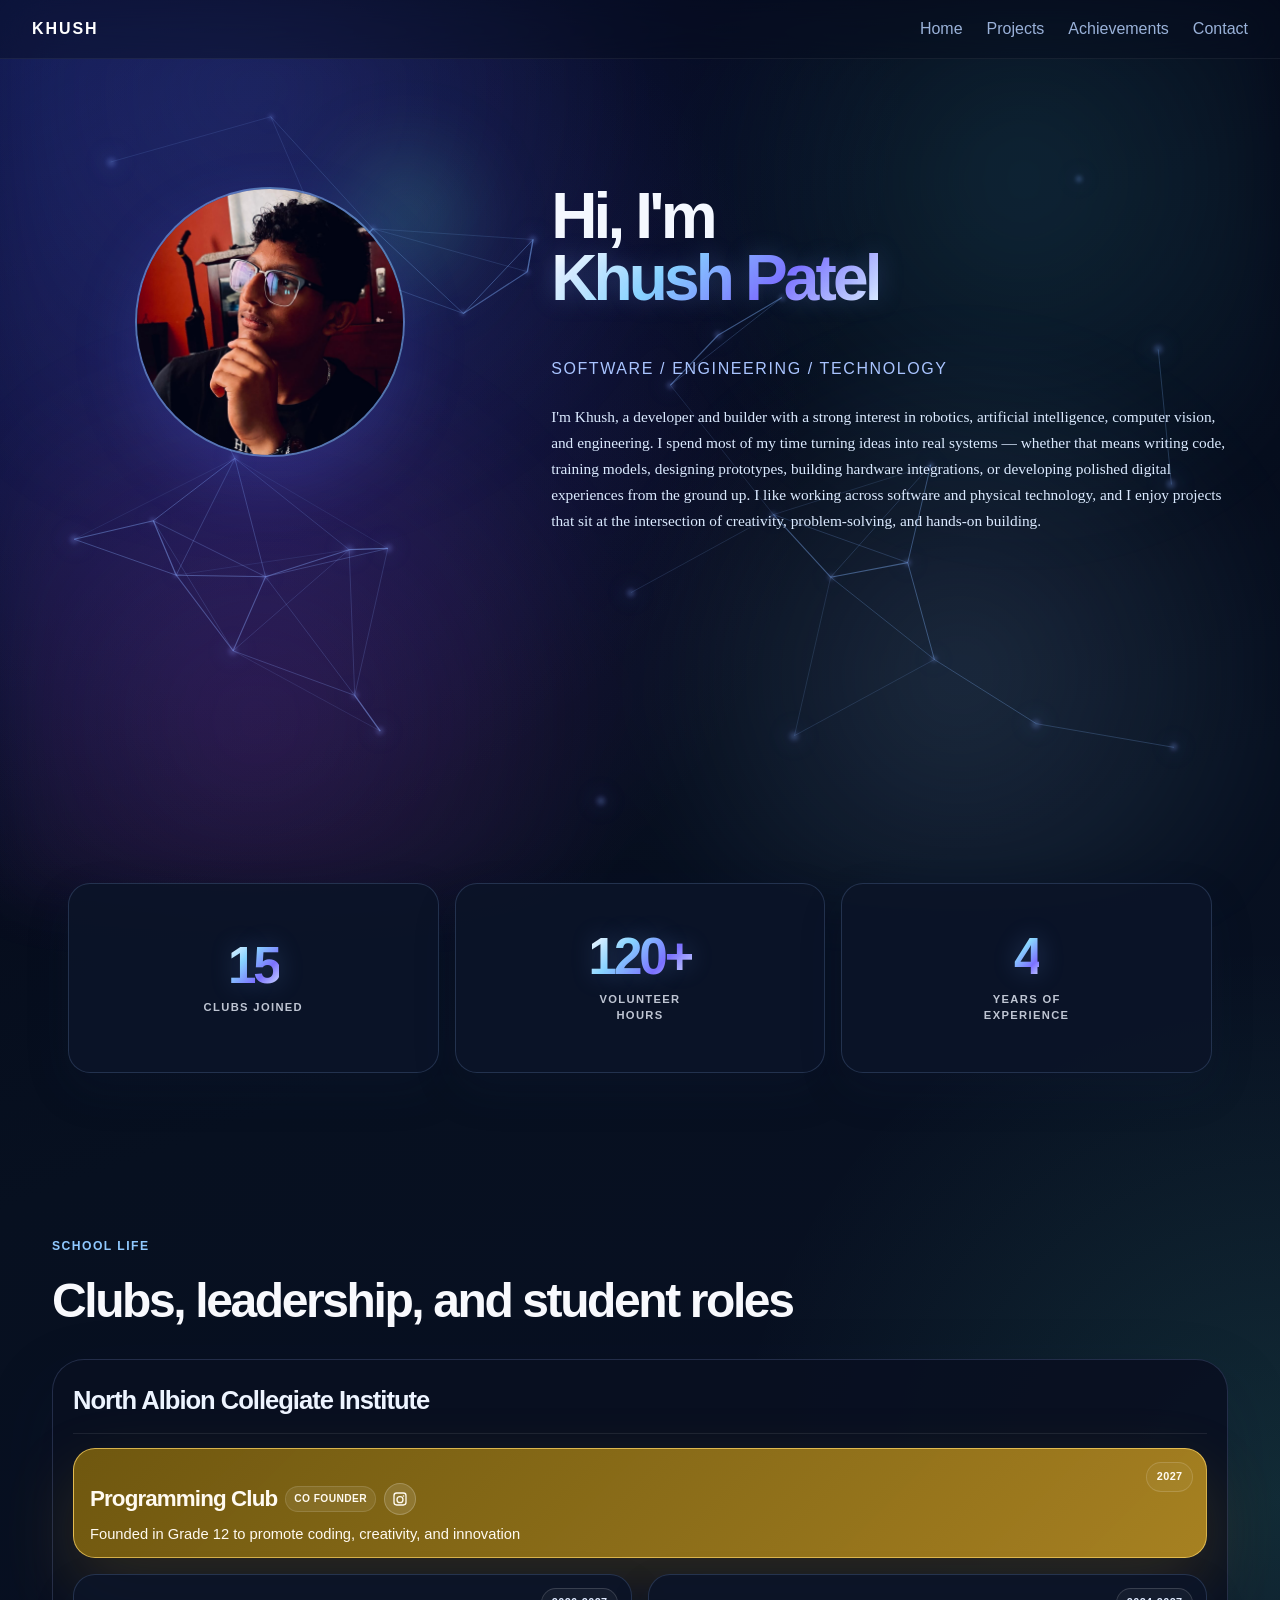
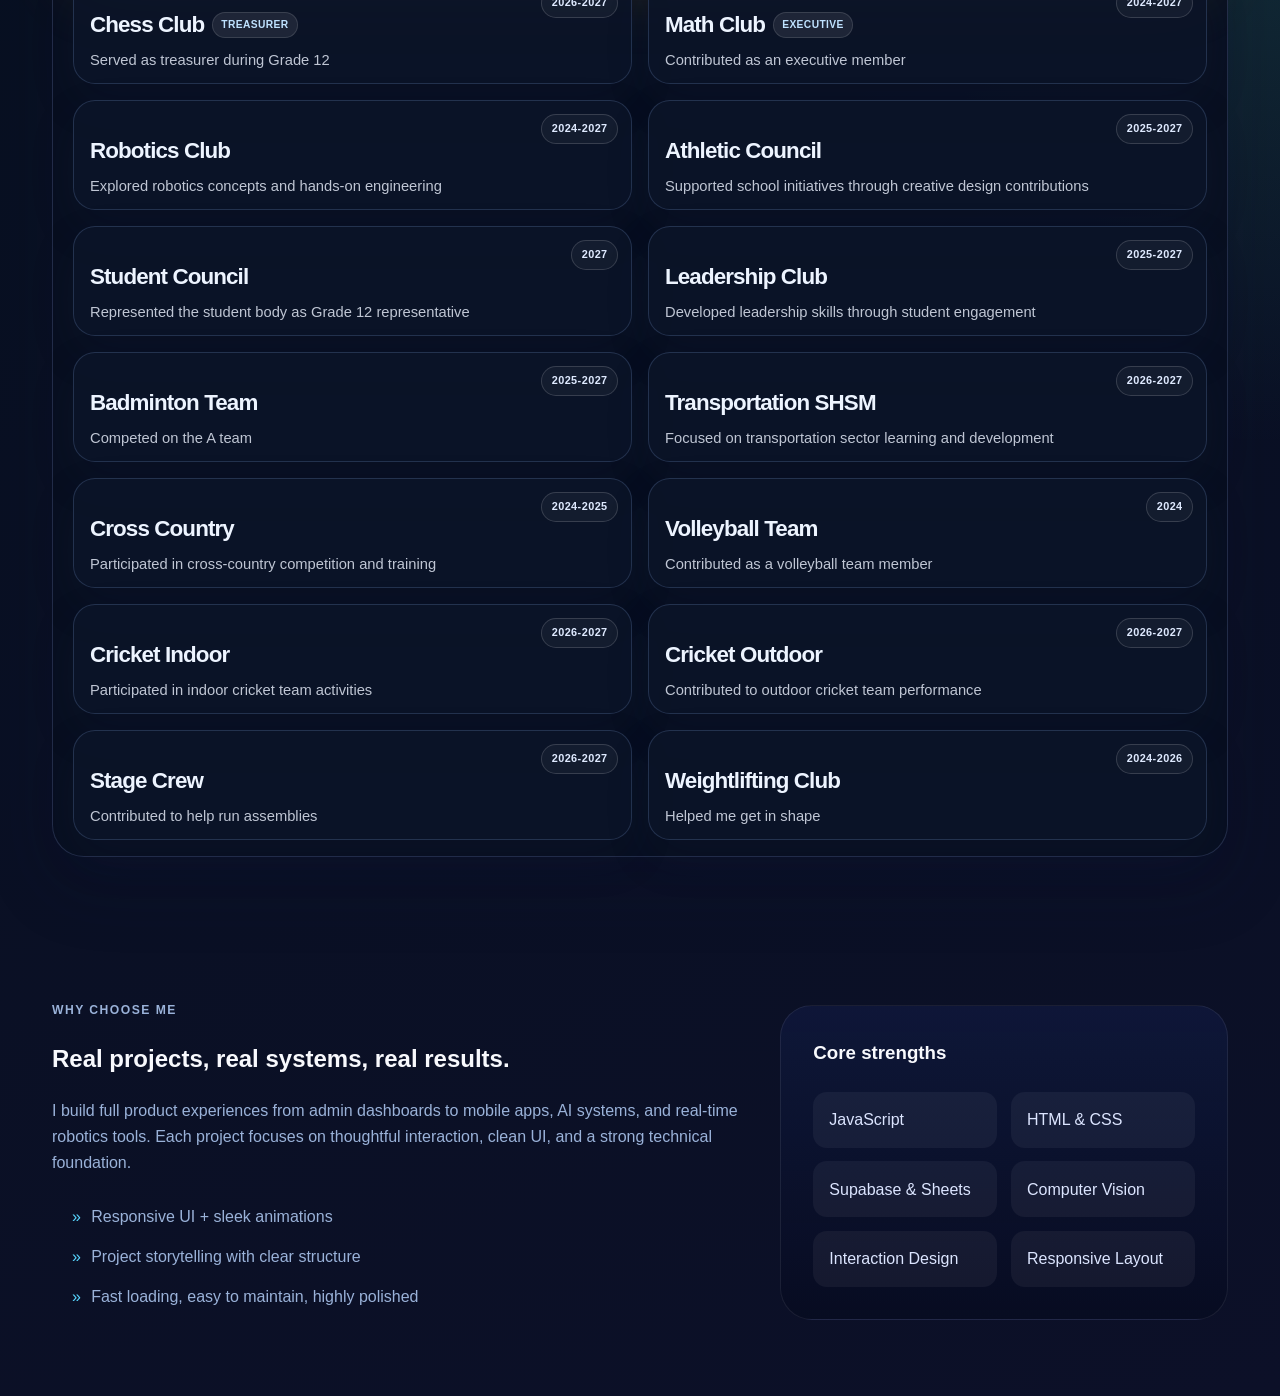
==== commit 0e893971: "Added Interactive Cad" ====
--- a/index.html
+++ b/index.html
@@ -16,10 +16,9 @@
     <button class="nav-toggle" aria-label="Open navigation">☰</button>
     <nav class="nav-links">
       <a href="#home">Home</a>
-      <a href="#projects">Projects</a>
-      <a href="#about">About</a>
+      <a href="projects.html">Projects</a>
       <a href="achievements.html">Achievements</a>
-      <a href="#contact">Contact</a>
+      <a href="contact.html">Contact</a>
     </nav>
   </header>
 
@@ -65,23 +64,6 @@
         <div class="metric-card">
           <strong class="metric-number" data-target="4">0</strong>
           <span class="metric-label">Years of experience</span>
-        </div>
-      </div>
-    </section>
-
-    <section class="section feature-band">
-      <div class="feature-panel reveal">
-        <div class="feature-panel-inner">
-          <h2>Designing bold <span class="color"><span class="typed-text"></span></span> and digital experiments.</h2>
-
-          <p>
-            I build projects that combine practical engineering with thoughtful design, from AI-powered robotics and computer vision systems to responsive web apps, structured dashboards, and creative digital tools. My work is driven by curiosity and by the desire to create experiences that are both functional and memorable.
-          </p>
-
-          <div class="hero-actions feature-actions">
-            <a class="btn btn-primary" href="#projects">See real work</a>
-            <a class="btn btn-secondary" href="#contact">Talk about a project</a>
-          </div>
         </div>
       </div>
     </section>
@@ -253,77 +235,6 @@
         </div>
       </div>
     </section>
-
-<section class="section contact-section" id="contact">
-  <div class="section-heading reveal">
-    <p class="eyebrow">Let’s create</p>
-    <h2>Ready to launch something epic?</h2>
-  </div>
-
-<div class="contact-panel reveal">
-
-  <div class="contact-intro">
-    <h3>Send a message</h3>
-    <p>Send me your info and I'll get back to you.</p>
-  </div>
-
-  <form
-    class="contact-form"
-    action="https://formspree.io/f/YOUR_FORM_ID"
-    method="POST"
-  >
-
-    <div class="form-row">
-
-      <div class="form-group">
-        <label for="name">Name</label>
-        <input
-          type="text"
-          id="name"
-          name="name"
-          placeholder="Your name"
-          required
-        />
-      </div>
-
-      <div class="form-group">
-        <label for="email">Email</label>
-        <input
-          type="email"
-          id="email"
-          name="email"
-          placeholder="your@email.com"
-          required
-        />
-      </div>
-
-    </div>
-
-    <div class="form-group">
-      <label for="message">Message</label>
-      <textarea
-        id="message"
-        name="message"
-        rows="7"
-        placeholder="What would you like to talk about?"
-        required
-      ></textarea>
-    </div>
-
-    <input
-      type="hidden"
-      name="_subject"
-      value="New message from Khush's Portfolio"
-    />
-
-    <button type="submit" class="btn btn-primary btn-full">
-      Send a message
-    </button>
-
-  </form>
-
-</div>
-</section>
   </main>
 
   <script src="script.js"></script>
--- a/style.css
+++ b/style.css
@@ -3558,3 +3558,1912 @@
   z-index: 1;
 }
 }
+
+/* =========================================================
+   FINAL MOBILE POLISH
+   ========================================================= */
+
+@media (max-width: 780px) {
+  html { scroll-padding-top: 80px; }
+
+  body { font-size: 15px; }
+
+  .topbar {
+    padding: 0.8rem 1rem;
+    min-height: 64px;
+  }
+
+  .brand { font-size: 0.95rem; }
+
+  .nav-toggle {
+    display: inline-flex;
+    align-items: center;
+    justify-content: center;
+    width: 44px;
+    height: 44px;
+    padding: 0;
+    font-size: 1.15rem;
+  }
+
+  .nav-links {
+    order: 3;
+    width: 100%;
+    max-height: 0;
+    margin: 0;
+    padding: 0;
+    opacity: 0;
+    flex-direction: column;
+    align-items: stretch;
+    gap: 0.25rem;
+    overflow: hidden;
+    transition: max-height 0.35s ease, opacity 0.25s ease, padding 0.35s ease;
+  }
+
+  .nav-links.open {
+    max-height: 420px;
+    padding: 0.6rem 0 0.25rem;
+    opacity: 1;
+  }
+
+  .nav-links a {
+    width: 100%;
+    padding: 0.75rem 0.8rem;
+    border-radius: 12px;
+    background: rgba(255,255,255,0.035);
+  }
+
+  .section,
+  .achievements-shell,
+  .project-detail-shell,
+  .mini-bot-shell,
+  .robotic-hand-shell,
+  .contact-shell {
+    width: 100%;
+    padding-left: 1rem;
+    padding-right: 1rem;
+  }
+
+  .hero {
+    display: flex;
+    flex-direction: column;
+    gap: 2rem;
+    padding-top: 3rem;
+    min-height: auto;
+  }
+
+  .hero-panel { min-height: auto; width: 100%; }
+  .portrait-wrap { width: 100%; }
+  .portrait-frame { width: min(72vw, 270px); height: min(72vw, 270px); }
+
+  .hero-copy { width: 100%; }
+  .intro-prefix,
+  .intro-name { font-size: clamp(2.7rem, 14vw, 4.2rem); }
+  .hero-copy h1 { font-size: clamp(2.35rem, 10vw, 3.4rem); }
+  .hero-intro, .hero-text { max-width: 100%; }
+
+  .hero-actions,
+  .project-detail-actions {
+    width: 100%;
+    flex-direction: column;
+  }
+
+  .hero-actions .btn,
+  .project-detail-actions .btn {
+    width: 100%;
+  }
+
+  .hero-detail-stack { padding-top: 0; padding-bottom: 2rem; }
+
+  .hero-card,
+  .feature-panel-inner,
+  .school-card,
+  .contact-panel,
+  .skill-card,
+  .project-detail-layout,
+  .mini-bot-hero,
+  .mini-bot-game-layout,
+  .robotic-hand-hero,
+  .robotic-hand-card {
+    border-radius: 22px;
+  }
+
+  .hero-card { padding: 1.35rem; }
+  .hero-stats { grid-template-columns: 1fr; }
+  .hero-stats div { padding: 0.9rem; }
+
+  .clubs-grid,
+  .project-grid,
+  .skill-grid,
+  .learning-grid,
+  .robotic-learning-grid {
+    grid-template-columns: 1fr;
+  }
+
+  .club-card-full { grid-column: auto; }
+  .club-card { min-height: 0; }
+
+  .stats-showcase { min-height: auto; }
+  .stats-inner { width: 100%; grid-template-columns: 1fr; }
+  .metric-card { min-height: 150px; }
+
+  .filters {
+    display: flex;
+    flex-wrap: nowrap;
+    overflow-x: auto;
+    padding-bottom: 0.35rem;
+    margin-right: -0.25rem;
+    scrollbar-width: thin;
+  }
+
+  .filter-btn { flex: 0 0 auto; padding: 0.75rem 1rem; }
+
+  .project-card { padding: 1.2rem; border-radius: 22px; }
+  .project-card-image { height: 190px; }
+  .project-card-header { align-items: flex-start; }
+  .project-card h3 { font-size: 1.25rem; }
+
+  .about-container { grid-template-columns: 1fr; gap: 1.5rem; }
+  .about-list { padding-left: 0; }
+  .about-list li { padding-left: 1.1rem; }
+
+  .contact-panel {
+    display: flex;
+    min-height: auto;
+    padding: 1.25rem;
+    gap: 1.25rem;
+  }
+
+  .contact-intro h3 { font-size: 1.55rem; }
+  .contact-intro .contact-description { font-size: 1rem; }
+  .contact-form { padding: 1rem; border-radius: 18px; }
+  .form-row { grid-template-columns: 1fr; gap: 1rem; }
+  .form-group textarea { min-height: 170px; }
+
+  .achievements-shell { padding-top: 3rem; }
+  .achievements-header h1 { font-size: clamp(2.6rem, 14vw, 4rem); }
+
+  .timeline { padding-top: 1rem; }
+  .timeline::before { left: 14px; }
+  .timeline-item,
+  .timeline-item.left,
+  .timeline-item.right {
+    padding-left: 38px;
+    margin-bottom: 1.5rem;
+  }
+  .timeline-item::before { left: 14px; width: 14px; height: 14px; }
+  .timeline-card { width: 100%; padding: 1.1rem 1rem 4rem; }
+  .timeline-year,
+  .timeline-item.left .timeline-year,
+  .timeline-item.right .timeline-year {
+    position: static;
+    display: inline-flex;
+    margin-bottom: 0.65rem;
+  }
+
+  .project-detail-shell,
+  .mini-bot-shell,
+  .robotic-hand-shell { padding-top: 3rem; }
+
+  .project-detail-layout {
+    grid-template-columns: 1fr;
+    padding: 1rem;
+    gap: 1.25rem;
+  }
+
+  .project-detail-gallery,
+  .project-detail-gallery.todo-gallery,
+  .project-detail-gallery.ecommerce-gallery,
+  .project-detail-gallery.spotify-clone-gallery,
+  .project-detail-gallery.photo-gallery-layout,
+  .project-detail-gallery.portfolio-website-layout,
+  .project-detail-gallery.robotic-hand-layout {
+    grid-template-columns: 1fr;
+  }
+
+  .project-detail-gallery img,
+  .project-detail-gallery.todo-gallery img,
+  .project-detail-gallery.ecommerce-gallery img,
+  .project-detail-gallery.spotify-clone-gallery img,
+  .project-detail-gallery.photo-gallery-layout img,
+  .project-detail-gallery.portfolio-website-layout img,
+  .project-detail-gallery.robotic-hand-layout img {
+    height: auto;
+    min-height: 0;
+    max-height: 420px;
+  }
+
+  .project-detail-info h1 { font-size: clamp(2.2rem, 11vw, 3.4rem); }
+
+  .mini-bot-game-layout,
+  .iteration-card-inner { grid-template-columns: 1fr; }
+  .mini-bot-game-layout { padding: 1rem; }
+  .mini-bot-hero { padding: 1.2rem; }
+  .mini-bot-hero h1,
+  .robotic-hand-hero h1 { font-size: clamp(2.7rem, 13vw, 4rem); }
+  .mini-bot-intro,
+  .robotic-hand-intro { font-size: 1rem; }
+  .learning-item,
+  .robotic-learning-item { gap: 0.75rem; }
+
+  .robotic-hand-card { grid-template-columns: 1fr; padding: 0.85rem; gap: 1.25rem; }
+  .robotic-card-image { width: 100%; max-width: none; height: min(72vw, 360px); min-height: 0; margin: 0; }
+  .robotic-card-content { padding: 0.25rem; }
+  .robotic-card-top { align-items: flex-start; }
+  .robotic-stage { text-align: right; }
+  .robotic-feature-grid,
+  .robotic-final-highlights { grid-template-columns: 1fr; }
+
+  .mini-bot-header,
+  .robotic-hand-header { flex-wrap: wrap; }
+}
+
+@media (max-width: 480px) {
+  .topbar { padding: 0.7rem 0.85rem; }
+  .section,
+  .achievements-shell,
+  .project-detail-shell,
+  .mini-bot-shell,
+  .robotic-hand-shell,
+  .contact-shell { padding-left: 0.8rem; padding-right: 0.8rem; }
+
+  .portrait-frame { width: 68vw; height: 68vw; }
+  .hero { padding-top: 2.4rem; }
+  .hero-stats { gap: 0.7rem; }
+  .hero-stats strong { font-size: 1.3rem; }
+
+  .project-card { padding: 1rem; }
+  .project-card-image { height: 165px; }
+
+  .contact-panel { padding: 1rem; }
+  .contact-form { padding: 0.85rem; }
+  .contact-intro h3 { font-size: 1.4rem; }
+
+  .timeline-item,
+  .timeline-item.left,
+  .timeline-item.right { padding-left: 32px; }
+  .timeline::before { left: 11px; }
+  .timeline-item::before { left: 11px; }
+
+  .robotic-final-highlights strong { font-size: 1.7rem; }
+  .spec-grid { grid-template-columns: 1fr; }
+}
+
+@media (max-width: 360px) {
+  .intro-prefix,
+  .intro-name { font-size: 2.55rem; }
+  .hero-copy h1 { font-size: 2.2rem; }
+  .btn { padding: 0.9rem 1.1rem; }
+  .timeline-card { padding-left: 0.9rem; padding-right: 0.9rem; }
+}
+
+@media (hover: none) and (pointer: coarse) {
+  .project-card:hover,
+  .club-card:hover,
+  .metric-card:hover,
+  .timeline-card:hover,
+  .robotic-hand-card:hover,
+  .mini-bot-card:hover,
+  .mini-bot-game-layout:hover,
+  .robotic-hand-hero:hover { transform: none; }
+
+  .project-card::before,
+  .club-card::before,
+  .metric-card::before,
+  .timeline-card::before,
+  .robotic-hand-card::before,
+  .mini-bot-card::before { display: none; }
+}
+
+/* =========================================================
+   CONTACT SUCCESS POPUP
+   ========================================================= */
+
+.success-popup {
+  position: fixed !important;
+  inset: 0 !important;
+  width: 100vw !important;
+  height: 100vh !important;
+
+  display: flex !important;
+  align-items: center;
+  justify-content: center;
+
+  padding: 1.5rem;
+
+  background: rgba(2, 6, 18, 0.72);
+  backdrop-filter: blur(12px);
+  -webkit-backdrop-filter: blur(12px);
+
+  z-index: 99999 !important;
+
+  opacity: 0;
+  visibility: hidden;
+  pointer-events: none;
+
+  transition:
+    opacity 0.3s ease,
+    visibility 0.3s ease;
+}
+
+.success-popup.active {
+  opacity: 1;
+  visibility: visible;
+  pointer-events: auto;
+}
+
+.success-popup-content {
+  position: relative;
+
+  width: min(520px, 100%);
+
+  padding: 3rem 2.5rem;
+
+  text-align: center;
+
+  background:
+    linear-gradient(
+      145deg,
+      rgba(13, 25, 53, 0.98),
+      rgba(5, 12, 30, 0.99)
+    );
+
+  border: 1px solid rgba(89, 214, 255, 0.3);
+
+  border-radius: 24px;
+
+  box-shadow:
+    0 30px 100px rgba(0, 0, 0, 0.6),
+    0 0 60px rgba(89, 214, 255, 0.12);
+
+  transform: translateY(25px) scale(0.96);
+
+  transition: transform 0.35s ease;
+}
+
+.success-popup.active .success-popup-content {
+  transform: translateY(0) scale(1);
+}
+
+.success-icon {
+  width: 70px;
+  height: 70px;
+
+  margin: 0 auto 1.5rem;
+
+  display: flex;
+  align-items: center;
+  justify-content: center;
+
+  border-radius: 50%;
+
+  background:
+    linear-gradient(
+      135deg,
+      rgba(89, 214, 255, 0.18),
+      rgba(121, 92, 255, 0.18)
+    );
+
+  border: 1px solid rgba(89, 214, 255, 0.35);
+
+  color: #59d6ff;
+
+  font-size: 2rem;
+  font-weight: 800;
+
+  box-shadow:
+    0 0 30px rgba(89, 214, 255, 0.15);
+}
+
+.success-popup-content h2 {
+  margin: 0 0 0.8rem;
+
+  color: #ffffff;
+
+  font-size: clamp(1.8rem, 5vw, 2.4rem);
+
+  font-weight: 800;
+
+  letter-spacing: -0.04em;
+}
+
+.success-popup-content p {
+  margin: 0 auto;
+
+  max-width: 400px;
+
+  color: var(--text-muted);
+
+  font-size: 1rem;
+  line-height: 1.7;
+}
+
+.success-close {
+  position: absolute;
+
+  top: 1rem;
+  right: 1rem;
+
+  width: 40px;
+  height: 40px;
+
+  display: flex;
+  align-items: center;
+  justify-content: center;
+
+  border: 1px solid rgba(255, 255, 255, 0.1);
+  border-radius: 50%;
+
+  background: rgba(255, 255, 255, 0.04);
+
+  color: #cbd8ed;
+
+  font-size: 1.5rem;
+  line-height: 1;
+
+  cursor: pointer;
+
+  transition:
+    background 0.2s ease,
+    color 0.2s ease,
+    transform 0.2s ease;
+}
+
+.success-close:hover {
+  background: rgba(255, 255, 255, 0.1);
+  color: #ffffff;
+  transform: rotate(90deg);
+}
+
+/* Mobile popup */
+@media (max-width: 600px) {
+  .success-popup {
+    padding: 1rem !important;
+  }
+
+  .success-popup-content {
+    padding: 2.5rem 1.5rem;
+    border-radius: 22px;
+  }
+
+  .success-icon {
+    width: 60px;
+    height: 60px;
+    font-size: 1.7rem;
+  }
+
+  .success-popup-content h2 {
+    font-size: 1.8rem;
+  }
+
+  .success-popup-content p {
+    font-size: 0.92rem;
+  }
+}
+
+/* =========================================
+   MOBILE ACHIEVEMENTS
+   ========================================= */
+
+@media (max-width: 760px) {
+
+  .achievements-shell {
+    padding: 5.5rem 1rem 3rem;
+  }
+
+  .timeline {
+    padding-top: 1.8rem;
+  }
+
+  .timeline-item,
+  .timeline-item.left,
+  .timeline-item.right {
+    justify-content: flex-start;
+    padding-left: 48px;
+    margin-bottom: 3.2rem;
+  }
+
+  .timeline-card {
+    width: 100%;
+    max-width: none;
+    padding: 2.4rem 1.15rem 4.2rem;
+  }
+
+  /* Put the year on the TOP-LEFT of the card */
+  .timeline-year,
+  .timeline-item.left .timeline-year,
+  .timeline-item.right .timeline-year {
+    left: 0.9rem;
+    right: auto;
+    top: -0.85rem;
+
+    padding: 0.38rem 0.65rem;
+    font-size: 0.68rem;
+    letter-spacing: 0.08em;
+  }
+
+  .timeline-card h3 {
+    font-size: 1.2rem;
+  }
+
+  .timeline-card p {
+    font-size: 0.92rem;
+    line-height: 1.7;
+  }
+
+  .timeline-tag {
+    font-size: 0.6rem;
+    line-height: 1.4;
+  }
+}
+
+/* =========================================
+PROJECTS PAGE
+========================================= */
+
+.projects-page {
+background:
+radial-gradient(circle at top left, rgba(71, 126, 255, 0.18), transparent 28%),
+linear-gradient(180deg, #030814 0%, #0a1123 100%);
+}
+
+.projects-shell {
+width: min(1180px, calc(100% - 2rem));
+margin: 0 auto;
+padding: 7rem 0 5rem;
+}
+
+.projects-header {
+margin-bottom: 2.5rem;
+}
+
+.projects-header.reveal,
+.project-page-card.reveal {
+opacity: 0;
+transform: translateY(28px);
+transition:
+opacity 0.7s ease,
+transform 0.7s ease;
+}
+
+.projects-header.reveal.visible,
+.project-page-card.reveal.visible {
+opacity: 1;
+transform: translateY(0);
+}
+
+.projects-title {
+margin: 0;
+font-size: clamp(3rem, 7vw, 5.5rem);
+line-height: 0.95;
+letter-spacing: -0.06em;
+font-family: Arial, Helvetica, sans-serif;
+
+background: linear-gradient(
+135deg,
+#ffffff 0%,
+#dff3ff 15%,
+#8ad8ff 38%,
+#7d6dff 70%,
+#e3f7ff 100%
+);
+
+-webkit-background-clip: text;
+background-clip: text;
+-webkit-text-fill-color: transparent;
+
+text-shadow: 0 0 24px rgba(120, 168, 255, 0.26);
+}
+
+.projects-description {
+max-width: 680px;
+margin: 1rem 0 0;
+color: var(--text-muted);
+font-size: 1.05rem;
+line-height: 1.8;
+}
+
+/* FILTERS */
+
+.projects-filters {
+display: flex;
+flex-wrap: wrap;
+gap: 0.7rem;
+margin-bottom: 2rem;
+}
+
+.project-filter {
+border: 1px solid rgba(138, 216, 255, 0.2);
+background: rgba(255, 255, 255, 0.04);
+color: #a9c4ff;
+padding: 0.65rem 1rem;
+border-radius: 999px;
+font-size: 0.75rem;
+font-weight: 700;
+letter-spacing: 0.08em;
+text-transform: uppercase;
+cursor: pointer;
+
+transition:
+transform 0.25s ease,
+background 0.25s ease,
+border-color 0.25s ease,
+box-shadow 0.25s ease,
+color 0.25s ease;
+}
+
+.project-filter:hover {
+transform: translateY(-2px);
+color: #fff;
+border-color: rgba(138, 216, 255, 0.55);
+box-shadow: 0 10px 30px rgba(76, 118, 255, 0.16);
+}
+
+.project-filter.active {
+color: #fff;
+background: rgba(89, 214, 255, 0.12);
+border-color: rgba(89, 214, 255, 0.55);
+box-shadow:
+0 0 25px rgba(89, 214, 255, 0.1),
+inset 0 0 18px rgba(89, 214, 255, 0.04);
+}
+
+/* PROJECT GRID */
+
+.projects-grid-page {
+display: grid;
+grid-template-columns: repeat(2, minmax(0, 1fr));
+gap: 1.5rem;
+}
+
+/* PROJECT CARD */
+
+.project-page-card {
+--pointer-x: 50%;
+--pointer-y: 50%;
+
+position: relative;
+display: flex;
+flex-direction: column;
+
+min-height: 360px;
+padding: 1.6rem;
+
+border-radius: 26px;
+border: 1px solid rgba(142, 182, 255, 0.18);
+
+background:
+linear-gradient(
+145deg,
+rgba(19, 30, 67, 0.9),
+rgba(8, 15, 36, 0.94)
+);
+
+box-shadow:
+0 28px 70px rgba(8, 13, 30, 0.28);
+
+overflow: hidden;
+
+transition:
+transform 0.3s ease,
+border-color 0.3s ease,
+box-shadow 0.3s ease;
+}
+
+.project-page-card::before {
+content: "";
+
+position: absolute;
+inset: -1px;
+
+background:
+radial-gradient(
+260px circle at var(--pointer-x) var(--pointer-y),
+rgba(136, 202, 255, 0.2),
+rgba(125, 109, 255, 0.08) 30%,
+transparent 65%
+);
+
+opacity: 0;
+transition: opacity 0.3s ease;
+
+pointer-events: none;
+}
+
+.project-page-card:hover {
+transform: translateY(-8px);
+border-color: rgba(138, 216, 255, 0.48);
+
+box-shadow:
+0 32px 85px rgba(76, 118, 255, 0.2),
+0 0 30px rgba(138, 216, 255, 0.1);
+}
+
+.project-page-card:hover::before {
+opacity: 1;
+}
+
+.project-page-card > * {
+position: relative;
+z-index: 1;
+}
+
+/* CARD TOP */
+
+.project-page-card-top {
+display: flex;
+align-items: center;
+justify-content: space-between;
+gap: 1rem;
+
+margin-bottom: 1.5rem;
+}
+
+.project-page-year,
+.project-page-category {
+display: inline-flex;
+align-items: center;
+
+padding: 0.4rem 0.7rem;
+border-radius: 999px;
+
+font-size: 0.68rem;
+font-weight: 700;
+letter-spacing: 0.07em;
+text-transform: uppercase;
+}
+
+.project-page-year {
+color: #dfeeff;
+background: rgba(255, 255, 255, 0.05);
+border: 1px solid rgba(255, 255, 255, 0.1);
+}
+
+.project-page-category {
+color: #9fe3ff;
+background: rgba(89, 214, 255, 0.08);
+border: 1px solid rgba(89, 214, 255, 0.18);
+}
+
+/* CARD CONTENT */
+
+.project-page-card h2 {
+margin: 0 0 0.8rem;
+
+color: #f1f6ff;
+font-size: clamp(1.35rem, 2vw, 1.8rem);
+line-height: 1.2;
+letter-spacing: -0.045em;
+}
+
+.project-page-card p {
+margin: 0;
+
+color: var(--text-muted);
+font-size: 0.95rem;
+line-height: 1.75;
+}
+
+/* TAGS */
+
+.project-page-tags {
+display: flex;
+flex-wrap: wrap;
+gap: 0.55rem;
+
+margin-top: 1.5rem;
+}
+
+.project-page-tags span {
+padding: 0.4rem 0.65rem;
+
+border-radius: 10px;
+
+color: #c7ddff;
+background: rgba(255, 255, 255, 0.05);
+
+font-size: 0.7rem;
+font-weight: 600;
+}
+
+/* BUTTON */
+
+.project-page-button {
+display: inline-flex;
+align-items: center;
+gap: 0.5rem;
+
+width: fit-content;
+
+margin-top: auto;
+padding: 0.6rem 0.85rem;
+
+border: 1px solid rgba(138, 216, 255, 0.3);
+border-radius: 999px;
+
+background: rgba(12, 18, 38, 0.8);
+
+color: #dceeff;
+text-decoration: none;
+
+font-size: 0.72rem;
+font-weight: 700;
+letter-spacing: 0.06em;
+text-transform: uppercase;
+
+transition:
+transform 0.25s ease,
+border-color 0.25s ease,
+box-shadow 0.25s ease,
+background 0.25s ease;
+}
+
+.project-page-button span {
+font-size: 0.9rem;
+}
+
+.project-page-button:hover {
+transform: translateY(-2px);
+
+border-color: rgba(138, 216, 255, 0.65);
+
+background: rgba(89, 214, 255, 0.08);
+
+box-shadow:
+0 12px 30px rgba(76, 118, 255, 0.18),
+0 0 18px rgba(89, 214, 255, 0.08);
+}
+
+/* MOBILE */
+
+@media (max-width: 760px) {
+
+.projects-shell {
+width: min(100% - 1.5rem, 680px);
+padding: 6rem 0 3rem;
+}
+
+.projects-header {
+margin-bottom: 2rem;
+}
+
+.projects-title {
+font-size: clamp(3rem, 15vw, 4.5rem);
+}
+
+.projects-description {
+font-size: 0.95rem;
+line-height: 1.7;
+}
+
+.projects-filters {
+gap: 0.5rem;
+margin-bottom: 1.5rem;
+}
+
+.project-filter {
+padding: 0.55rem 0.8rem;
+font-size: 0.65rem;
+}
+
+.projects-grid-page {
+grid-template-columns: 1fr;
+gap: 1rem;
+}
+
+.project-page-card {
+min-height: 340px;
+padding: 1.3rem;
+border-radius: 22px;
+}
+
+.project-page-card h2 {
+font-size: 1.3rem;
+}
+
+.project-page-card p {
+font-size: 0.9rem;
+}
+
+.project-page-card-top {
+margin-bottom: 1.25rem;
+}
+}
+
+@media (max-width: 480px) {
+
+.projects-shell {
+width: calc(100% - 1.2rem);
+padding-top: 5.5rem;
+}
+
+.project-page-card {
+min-height: 320px;
+padding: 1.15rem;
+}
+
+.project-page-year,
+.project-page-category {
+font-size: 0.6rem;
+padding: 0.35rem 0.55rem;
+}
+
+.project-page-tags {
+gap: 0.4rem;
+}
+
+.project-page-tags span {
+font-size: 0.63rem;
+}
+}
+
+
+/* =========================================================
+   PROJECTS PAGE
+   ========================================================= */
+
+.projects-page {
+  min-height: 100vh;
+  background:
+    radial-gradient(
+      circle at 15% 10%,
+      rgba(71, 126, 255, 0.16),
+      transparent 30%
+    ),
+    radial-gradient(
+      circle at 85% 30%,
+      rgba(140, 70, 255, 0.10),
+      transparent 30%
+    ),
+    linear-gradient(
+      180deg,
+      #030814 0%,
+      #071020 50%,
+      #030814 100%
+    );
+}
+
+
+/* =========================================================
+   MAIN CONTAINER
+   ========================================================= */
+
+.projects-shell {
+  position: relative;
+  z-index: 2;
+
+  width: min(1200px, calc(100% - 40px));
+  margin: 0 auto;
+
+  padding:
+    150px
+    0
+    80px;
+}
+
+
+/* =========================================================
+   HERO
+   ========================================================= */
+
+.projects-hero {
+  text-align: center;
+
+  max-width: 850px;
+
+  margin:
+    0 auto
+    70px;
+}
+
+.projects-hero-content {
+  display: flex;
+  flex-direction: column;
+  align-items: center;
+}
+
+.projects-hero .section-eyebrow {
+  display: inline-block;
+
+  margin-bottom: 16px;
+
+  font-size: 0.78rem;
+  font-weight: 700;
+
+  letter-spacing: 0.18em;
+
+  color: rgba(145, 190, 255, 0.85);
+
+  text-transform: uppercase;
+}
+
+.projects-hero h1 {
+  margin: 0;
+
+  font-size: clamp(
+    3rem,
+    7vw,
+    5.5rem
+  );
+
+  line-height: 0.95;
+
+  font-weight: 800;
+
+  letter-spacing: -0.05em;
+
+  color: #f4f8ff;
+
+  text-shadow:
+    0 0 35px rgba(100, 160, 255, 0.18);
+}
+
+.projects-hero h1 .accent {
+  color: #79b8ff;
+
+  text-shadow:
+    0 0 25px rgba(80, 160, 255, 0.65);
+}
+
+.projects-hero p {
+  max-width: 700px;
+
+  margin:
+    28px auto
+    0;
+
+  color: rgba(211, 224, 245, 0.72);
+
+  font-size: 1.05rem;
+
+  line-height: 1.8;
+}
+
+
+/* =========================================================
+   FILTER SECTION
+   ========================================================= */
+
+.projects-filter-section {
+  display: flex;
+  justify-content: center;
+
+  margin-bottom: 42px;
+}
+
+.projects-filters {
+  display: flex;
+
+  align-items: center;
+  justify-content: center;
+
+  flex-wrap: wrap;
+
+  gap: 10px;
+
+  padding: 8px;
+
+  border:
+    1px solid
+    rgba(135, 177, 255, 0.12);
+
+  border-radius: 999px;
+
+  background:
+    rgba(7, 15, 30, 0.65);
+
+  backdrop-filter: blur(18px);
+
+  box-shadow:
+    0 10px 40px rgba(0, 0, 0, 0.18);
+}
+
+
+/* =========================================================
+   FILTER BUTTONS
+   ========================================================= */
+
+.projects-filters .filter-btn {
+  border: 1px solid transparent;
+
+  border-radius: 999px;
+
+  padding:
+    10px
+    18px;
+
+  background: transparent;
+
+  color:
+    rgba(204, 219, 242, 0.7);
+
+  font-family: inherit;
+
+  font-size: 0.86rem;
+
+  font-weight: 600;
+
+  cursor: pointer;
+
+  transition:
+    color 0.25s ease,
+    background 0.25s ease,
+    border-color 0.25s ease,
+    box-shadow 0.25s ease,
+    transform 0.25s ease;
+}
+
+.projects-filters .filter-btn:hover {
+  color: #edf5ff;
+
+  border-color:
+    rgba(122, 183, 255, 0.25);
+
+  background:
+    rgba(95, 150, 255, 0.08);
+
+  transform:
+    translateY(-1px);
+}
+
+.projects-filters .filter-btn.active {
+  color: #ffffff;
+
+  border-color:
+    rgba(115, 180, 255, 0.35);
+
+  background:
+    linear-gradient(
+      135deg,
+      rgba(81, 145, 255, 0.22),
+      rgba(135, 83, 255, 0.16)
+    );
+
+  box-shadow:
+    0 0 20px
+    rgba(83, 145, 255, 0.12);
+}
+
+
+/* ==============================
+   PROJECT GRID WIDTH
+   ============================== */
+
+.projects-grid-page {
+  width: 100%;
+  max-width: 180px;
+  margin: 0 auto;
+}
+
+/* Make each row use the full available width */
+.projects-page-grid {
+  width: 100%;
+  display: grid;
+  grid-template-columns: repeat(3, minmax(0, 1fr));
+  gap: 1.5rem;
+}
+
+/* Project cards */
+.projects-page-grid .project-card {
+  width: 100%;
+  min-width: 0;
+}
+
+
+/* =========================================================
+   PROJECT CARD
+   ========================================================= */
+
+.projects-grid-page .project-card {
+  position: relative;
+
+  min-width: 0;
+
+  overflow: hidden;
+
+  padding: 0 26px 26px;
+
+  border:
+    1px solid
+    rgba(137, 178, 255, 0.12);
+
+  border-radius: 22px;
+
+  background:
+    linear-gradient(
+      145deg,
+      rgba(15, 27, 49, 0.90),
+      rgba(7, 15, 29, 0.92)
+    );
+
+  box-shadow:
+    0 20px 55px
+    rgba(0, 0, 0, 0.20);
+
+  cursor: pointer;
+
+  isolation: isolate;
+
+  transition:
+    transform 0.35s ease,
+    border-color 0.35s ease,
+    box-shadow 0.35s ease;
+}
+
+
+/* Mouse-follow glow */
+
+.projects-grid-page .project-card::before {
+  content: "";
+
+  position: absolute;
+
+  inset: 0;
+
+  z-index: -1;
+
+  pointer-events: none;
+
+  background:
+    radial-gradient(
+      280px circle at
+      var(--pointer-x, 50%)
+      var(--pointer-y, 50%),
+      rgba(96, 167, 255, 0.14),
+      transparent 65%
+    );
+
+  opacity: 0;
+
+  transition:
+    opacity 0.35s ease;
+}
+
+.projects-grid-page .project-card:hover::before {
+  opacity: 1;
+}
+
+.projects-grid-page .project-card:hover {
+  transform:
+    translateY(-7px);
+
+  border-color:
+    rgba(122, 181, 255, 0.32);
+
+  box-shadow:
+    0 24px 65px
+    rgba(0, 0, 0, 0.28),
+    0 0 30px
+    rgba(82, 151, 255, 0.08);
+}
+
+
+/* =========================================================
+   PROJECT IMAGE
+   ========================================================= */
+
+.projects-grid-page .project-card-image {
+  display: block;
+
+  width: calc(100% + 52px);
+
+  height: 245px;
+
+  margin-left: -26px;
+
+  margin-bottom: 22px;
+
+  object-fit: cover;
+
+  object-position: center;
+
+  border-bottom:
+    1px solid
+    rgba(137, 178, 255, 0.12);
+
+  transition:
+    transform 0.5s ease,
+    filter 0.5s ease;
+}
+
+.projects-grid-page
+.project-card:hover
+.project-card-image {
+  transform: scale(1.025);
+
+  filter:
+    brightness(1.05);
+}
+
+
+/* Special positioning for To-Do image */
+
+.projects-grid-page
+.project-card-image-top {
+  object-position: center top;
+}
+
+
+/* =========================================================
+   CARD TOP
+   ========================================================= */
+
+.projects-grid-page .project-card-top {
+  display: flex;
+
+  align-items: center;
+  justify-content: space-between;
+
+  gap: 15px;
+
+  margin-bottom: 18px;
+}
+
+.projects-grid-page .project-label {
+  display: inline-flex;
+
+  align-items: center;
+
+  padding:
+    6px
+    10px;
+
+  border:
+    1px solid
+    rgba(115, 180, 255, 0.18);
+
+  border-radius: 999px;
+
+  background:
+    rgba(87, 148, 255, 0.08);
+
+  color:
+    rgba(156, 201, 255, 0.82);
+
+  font-size: 0.68rem;
+
+  font-weight: 700;
+
+  letter-spacing: 0.1em;
+
+  text-transform: uppercase;
+}
+
+
+/* =========================================================
+   VIEW DETAILS
+   ========================================================= */
+
+.projects-grid-page .project-link {
+  color:
+    rgba(184, 215, 255, 0.72);
+
+  font-size: 0.82rem;
+
+  font-weight: 600;
+
+  text-decoration: none;
+
+  transition:
+    color 0.25s ease,
+    transform 0.25s ease;
+}
+
+.projects-grid-page .project-link:hover {
+  color: #ffffff;
+}
+
+
+/* =========================================================
+   CARD HEADER
+   ========================================================= */
+
+.projects-grid-page .project-card-header {
+  display: flex;
+
+  align-items: flex-start;
+  justify-content: space-between;
+
+  gap: 20px;
+
+  margin-bottom: 12px;
+}
+
+.projects-grid-page .project-card-header h3 {
+  margin: 0;
+
+  color: #f2f7ff;
+
+  font-size: 1.35rem;
+
+  line-height: 1.25;
+
+  font-weight: 750;
+
+  letter-spacing: -0.02em;
+}
+
+.projects-grid-page .project-year {
+  flex-shrink: 0;
+
+  color:
+    rgba(151, 190, 240, 0.58);
+
+  font-size: 0.78rem;
+
+  font-weight: 600;
+
+  white-space: nowrap;
+}
+
+
+/* =========================================================
+   DESCRIPTION
+   ========================================================= */
+
+.projects-grid-page .project-card > p {
+  margin:
+    0 0
+    20px;
+
+  color:
+    rgba(202, 216, 237, 0.68);
+
+  font-size: 0.92rem;
+
+  line-height: 1.7;
+}
+
+
+/* =========================================================
+   TAGS
+   ========================================================= */
+
+.projects-grid-page .project-tags {
+  display: flex;
+
+  flex-wrap: wrap;
+
+  gap: 7px;
+}
+
+.projects-grid-page .project-tag {
+  display: inline-flex;
+
+  align-items: center;
+
+  padding:
+    6px
+    9px;
+
+  border:
+    1px solid
+    rgba(137, 178, 255, 0.10);
+
+  border-radius: 7px;
+
+  background:
+    rgba(120, 160, 220, 0.055);
+
+  color:
+    rgba(176, 201, 232, 0.65);
+
+  font-size: 0.7rem;
+
+  font-weight: 600;
+}
+
+
+/* =========================================================
+   NO RESULTS
+   ========================================================= */
+
+.projects-grid-page .no-results {
+  grid-column: 1 / -1;
+
+  padding: 60px 20px;
+
+  text-align: center;
+
+  color:
+    rgba(201, 217, 240, 0.65);
+}
+
+
+/* =========================================================
+   MOBILE
+   ========================================================= */
+
+@media (max-width: 800px) {
+
+  .projects-shell {
+    width:
+      min(
+        100% - 28px,
+        680px
+      );
+
+    padding:
+      120px
+      0
+      55px;
+  }
+
+  .projects-hero {
+    margin-bottom: 45px;
+  }
+
+  .projects-hero h1 {
+    font-size:
+      clamp(
+        2.8rem,
+        13vw,
+        4rem
+      );
+  }
+
+  .projects-hero p {
+    font-size: 0.94rem;
+
+    line-height: 1.7;
+  }
+
+  .projects-filters {
+    width: 100%;
+
+    border-radius: 18px;
+
+    padding: 8px;
+  }
+
+  .projects-filters .filter-btn {
+    flex: 1 1 auto;
+
+    padding:
+      9px
+      12px;
+
+    font-size: 0.76rem;
+  }
+
+  .projects-grid-page {
+    grid-template-columns: 1fr;
+
+    gap: 18px;
+  }
+
+  .projects-grid-page .project-card {
+    padding:
+      0 20px
+      22px;
+
+    border-radius: 18px;
+  }
+
+  .projects-grid-page
+  .project-card-image {
+    width:
+      calc(100% + 40px);
+
+    height: 210px;
+
+    margin-left: -20px;
+
+    margin-bottom: 20px;
+  }
+
+  .projects-grid-page
+  .project-card-header h3 {
+    font-size: 1.18rem;
+  }
+
+  .projects-grid-page
+  .project-card > p {
+    font-size: 0.87rem;
+  }
+
+}
+
+
+@media (max-width: 520px) {
+
+  .projects-shell {
+    width:
+      calc(100% - 20px);
+
+    padding-top: 105px;
+  }
+
+  .projects-hero {
+    margin-bottom: 32px;
+  }
+
+  .projects-hero p {
+    padding: 0 5px;
+  }
+
+  .projects-filters {
+    display: grid;
+
+    grid-template-columns:
+      repeat(2, 1fr);
+
+    border-radius: 16px;
+  }
+
+  .projects-filters .filter-btn {
+    width: 100%;
+  }
+
+  .projects-grid-page
+  .project-card-image {
+    height: 190px;
+  }
+
+  .projects-grid-page
+  .project-card-top {
+    align-items: flex-start;
+  }
+
+  .projects-grid-page
+  .project-card-header {
+    flex-direction: column;
+
+    gap: 5px;
+  }
+
+}
+
+
+/* =========================================================
+   NAV MOBILE SUPPORT
+   ========================================================= */
+
+@media (max-width: 850px) {
+
+  .projects-page .nav-toggle {
+    display: block;
+  }
+
+  .projects-page .nav-links {
+    position: absolute;
+
+    top: 100%;
+
+    left: 15px;
+    right: 15px;
+
+    display: flex;
+
+    flex-direction: column;
+
+    align-items: stretch;
+
+    gap: 4px;
+
+    padding: 10px;
+
+    border:
+      1px solid
+      rgba(137, 178, 255, 0.15);
+
+    border-radius: 16px;
+
+    background:
+      rgba(5, 12, 25, 0.96);
+
+    backdrop-filter: blur(20px);
+
+    box-shadow:
+      0 20px 50px
+      rgba(0, 0, 0, 0.35);
+
+    opacity: 0;
+
+    visibility: hidden;
+
+    transform:
+      translateY(-10px);
+
+    transition:
+      opacity 0.25s ease,
+      transform 0.25s ease,
+      visibility 0.25s ease;
+  }
+
+  .projects-page .nav-links.open {
+    opacity: 1;
+
+    visibility: visible;
+
+    transform:
+      translateY(0);
+  }
+
+  .projects-page .nav-links a {
+    width: 100%;
+
+    padding:
+      12px
+      14px;
+
+    border-radius: 10px;
+  }
+
+  .projects-page .nav-links a:hover {
+    background:
+      rgba(95, 150, 255, 0.08);
+  }
+
+}
+
+/* ==========================================
+   3D CAD VIEWER STYLES
+   ========================================== */
+
+/* Section Layout */
+#final-design {
+  margin-top: 40px;
+  background: rgba(13, 22, 38, 0.6);
+  border: 1px solid rgba(255, 255, 255, 0.08);
+  border-radius: 16px;
+  padding: 24px;
+  backdrop-filter: blur(12px);
+}
+
+#final-design h2 {
+  font-size: 1.5rem;
+  color: #ffffff;
+  margin-bottom: 6px;
+}
+
+#final-design p {
+  color: #94a3b8;
+  font-size: 0.95rem;
+  margin-bottom: 20px;
+}
+
+/* Viewer Container Frame */
+.cad-container {
+  position: relative;
+  width: 100%;
+  border-radius: 12px;
+  overflow: hidden;
+  background: #050912;
+  border: 1px solid rgba(255, 255, 255, 0.1);
+}
+
+/* Status Indicator Overlay */
+#cad-status {
+  position: absolute;
+  top: 14px;
+  left: 14px;
+  z-index: 10;
+  padding: 6px 12px;
+  background: rgba(10, 16, 26, 0.75);
+  border: 1px solid rgba(255, 255, 255, 0.12);
+  border-radius: 20px;
+  color: #94a3b8;
+  font-size: 0.8rem;
+  font-weight: 500;
+  backdrop-filter: blur(6px);
+  pointer-events: none;
+}
+
+/* WebGL Canvas Area */
+#minibot-cad-viewer {
+  width: 100%;
+  height: 560px;
+  display: block;
+  cursor: grab;
+}
+
+#minibot-cad-viewer:active {
+  cursor: grabbing;
+}
+
+/* Control Buttons Toolbar */
+.cad-controls {
+  display: flex;
+  flex-wrap: wrap;
+  gap: 8px;
+  padding: 12px 14px;
+  background: rgba(10, 16, 26, 0.9);
+  border-top: 1px solid rgba(255, 255, 255, 0.08);
+}
+
+.cad-controls button {
+  background: rgba(255, 255, 255, 0.05);
+  border: 1px solid rgba(255, 255, 255, 0.12);
+  color: #e2e8f0;
+  padding: 6px 14px;
+  border-radius: 6px;
+  font-size: 0.82rem;
+  font-weight: 500;
+  cursor: pointer;
+  transition: all 0.2s ease;
+}
+
+.cad-controls button:hover {
+  background: rgba(255, 255, 255, 0.15);
+  border-color: rgba(255, 255, 255, 0.25);
+  color: #ffffff;
+}
+
+/* Error Overlay State */
+.cad-error {
+  display: flex;
+  align-items: center;
+  justify-content: center;
+  height: 560px;
+  padding: 24px;
+  text-align: center;
+  color: #f87171;
+  background: rgba(15, 23, 42, 0.9);
+  font-size: 0.95rem;
+}
+
+#projects {
+  display: none !important;
+}
+
+/* ==========================================
+   MINIBOT FINAL VERSION GOLD CARD STYLING
+   ========================================== */
+
+/* Outer Card Container */
+.project-card.featured-gold {
+  position: relative;
+  background: radial-gradient(
+    600px circle at var(--pointer-x, 50%) var(--pointer-y, 50%),
+    rgba(245, 197, 66, 0.15),
+    rgba(15, 23, 42, 0.85) 80%
+  );
+  border: 1px solid rgba(245, 197, 66, 0.45);
+  box-shadow: 0 10px 30px rgba(0, 0, 0, 0.4),
+              0 0 20px rgba(245, 197, 66, 0.08);
+  border-radius: 16px;
+  overflow: hidden;
+  transition: transform 0.3s ease, border-color 0.3s ease, box-shadow 0.3s ease;
+}
+
+.project-card.featured-gold:hover {
+  border-color: rgba(245, 197, 66, 0.9);
+  box-shadow: 0 14px 40px rgba(0, 0, 0, 0.5),
+              0 0 28px rgba(245, 197, 66, 0.25);
+  transform: translateY(-4px);
+}
+
+/* Featured Badge - Styled like the MiniBot "badge active" Pill */
+.featured-tag.badge.active {
+  position: absolute;
+  top: 14px;
+  right: 14px;
+  z-index: 10;
+  display: inline-flex;
+  align-items: center;
+  padding: 4px 12px;
+  background: rgba(245, 197, 66, 0.18);
+  border: 1px solid rgba(245, 197, 66, 0.6);
+  color: #f5c542;
+  font-size: 0.72rem;
+  font-weight: 700;
+  text-transform: uppercase;
+  letter-spacing: 0.08em;
+  border-radius: 20px;
+  backdrop-filter: blur(8px);
+  box-shadow: 0 0 12px rgba(245, 197, 66, 0.2);
+  pointer-events: none;
+}
+
+/* Category Label Accent */
+.project-card.featured-gold .project-label {
+  color: #f5c542;
+  font-weight: 600;
+}
+
+/* Tech Tags inside Gold Cards */
+.project-card.featured-gold .project-tag {
+  background: rgba(245, 197, 66, 0.08);
+  border: 1px solid rgba(245, 197, 66, 0.25);
+  color: #fce8ad;
+}
